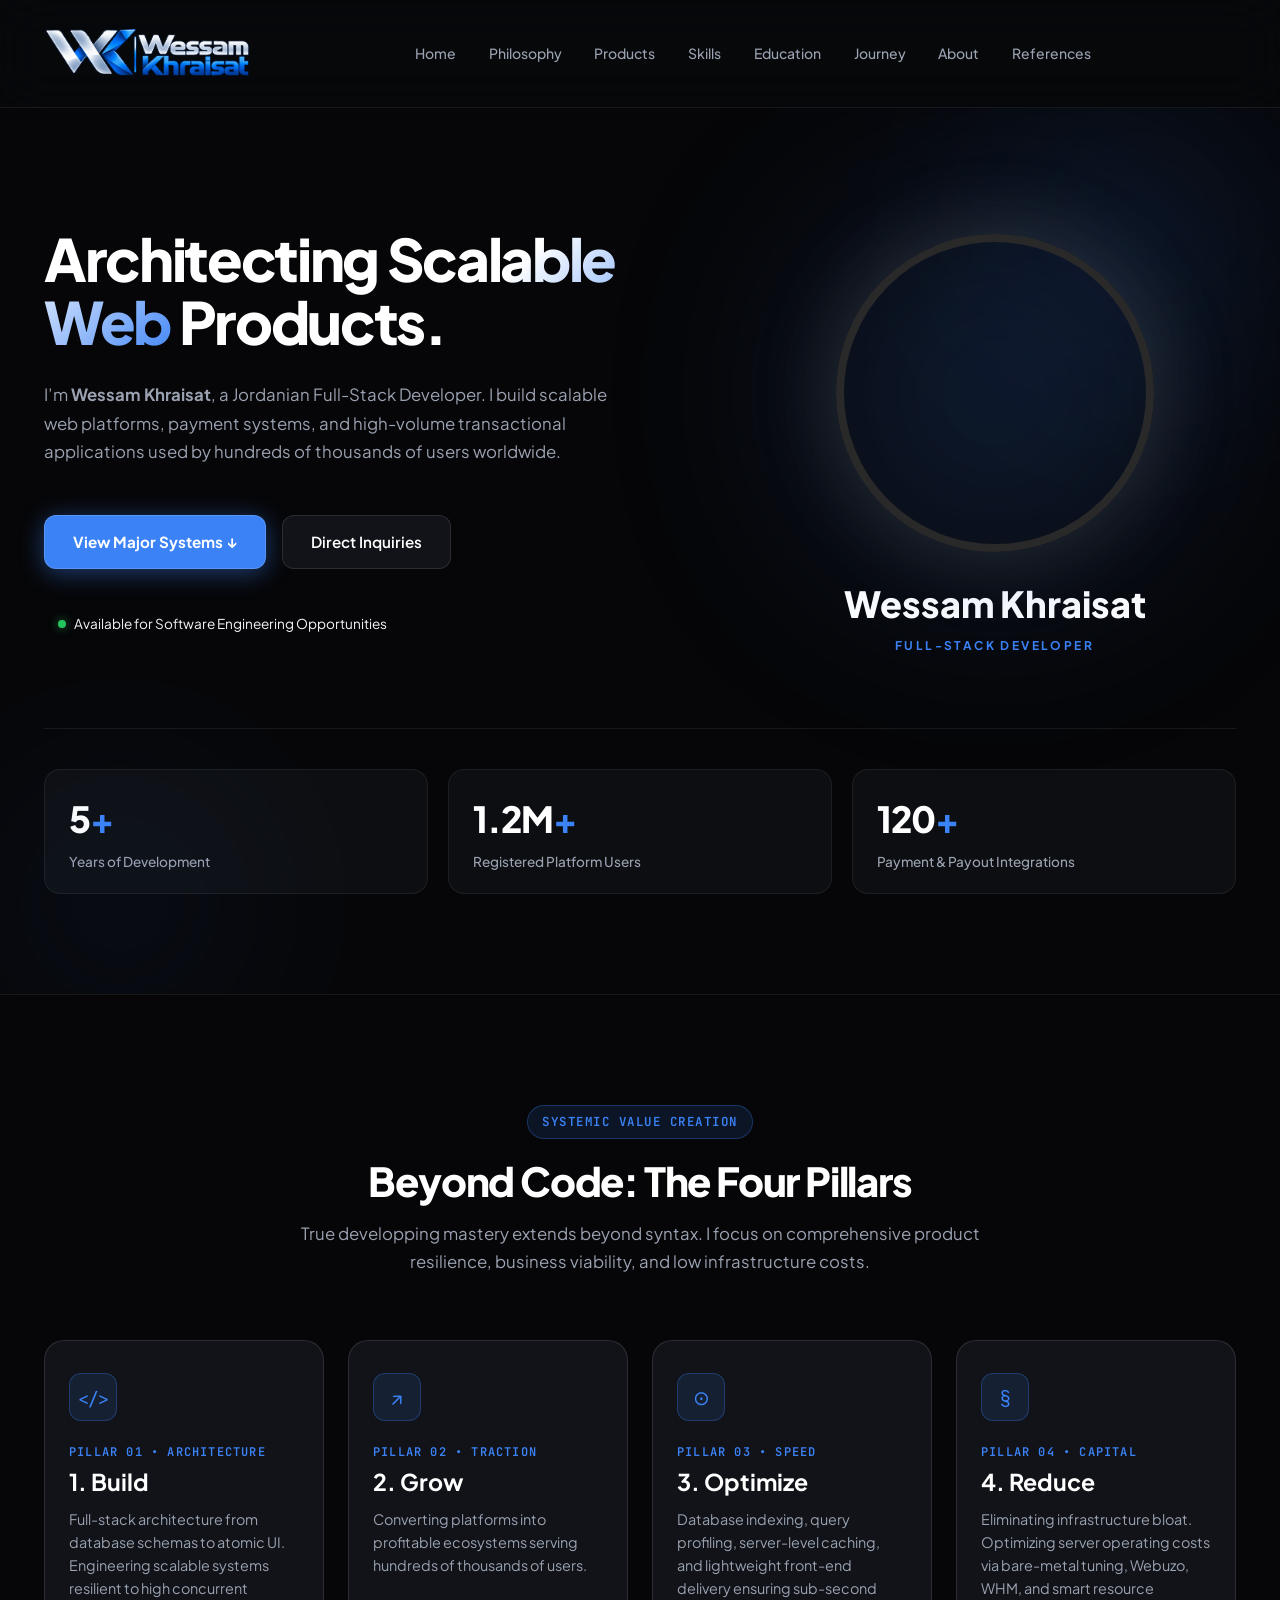
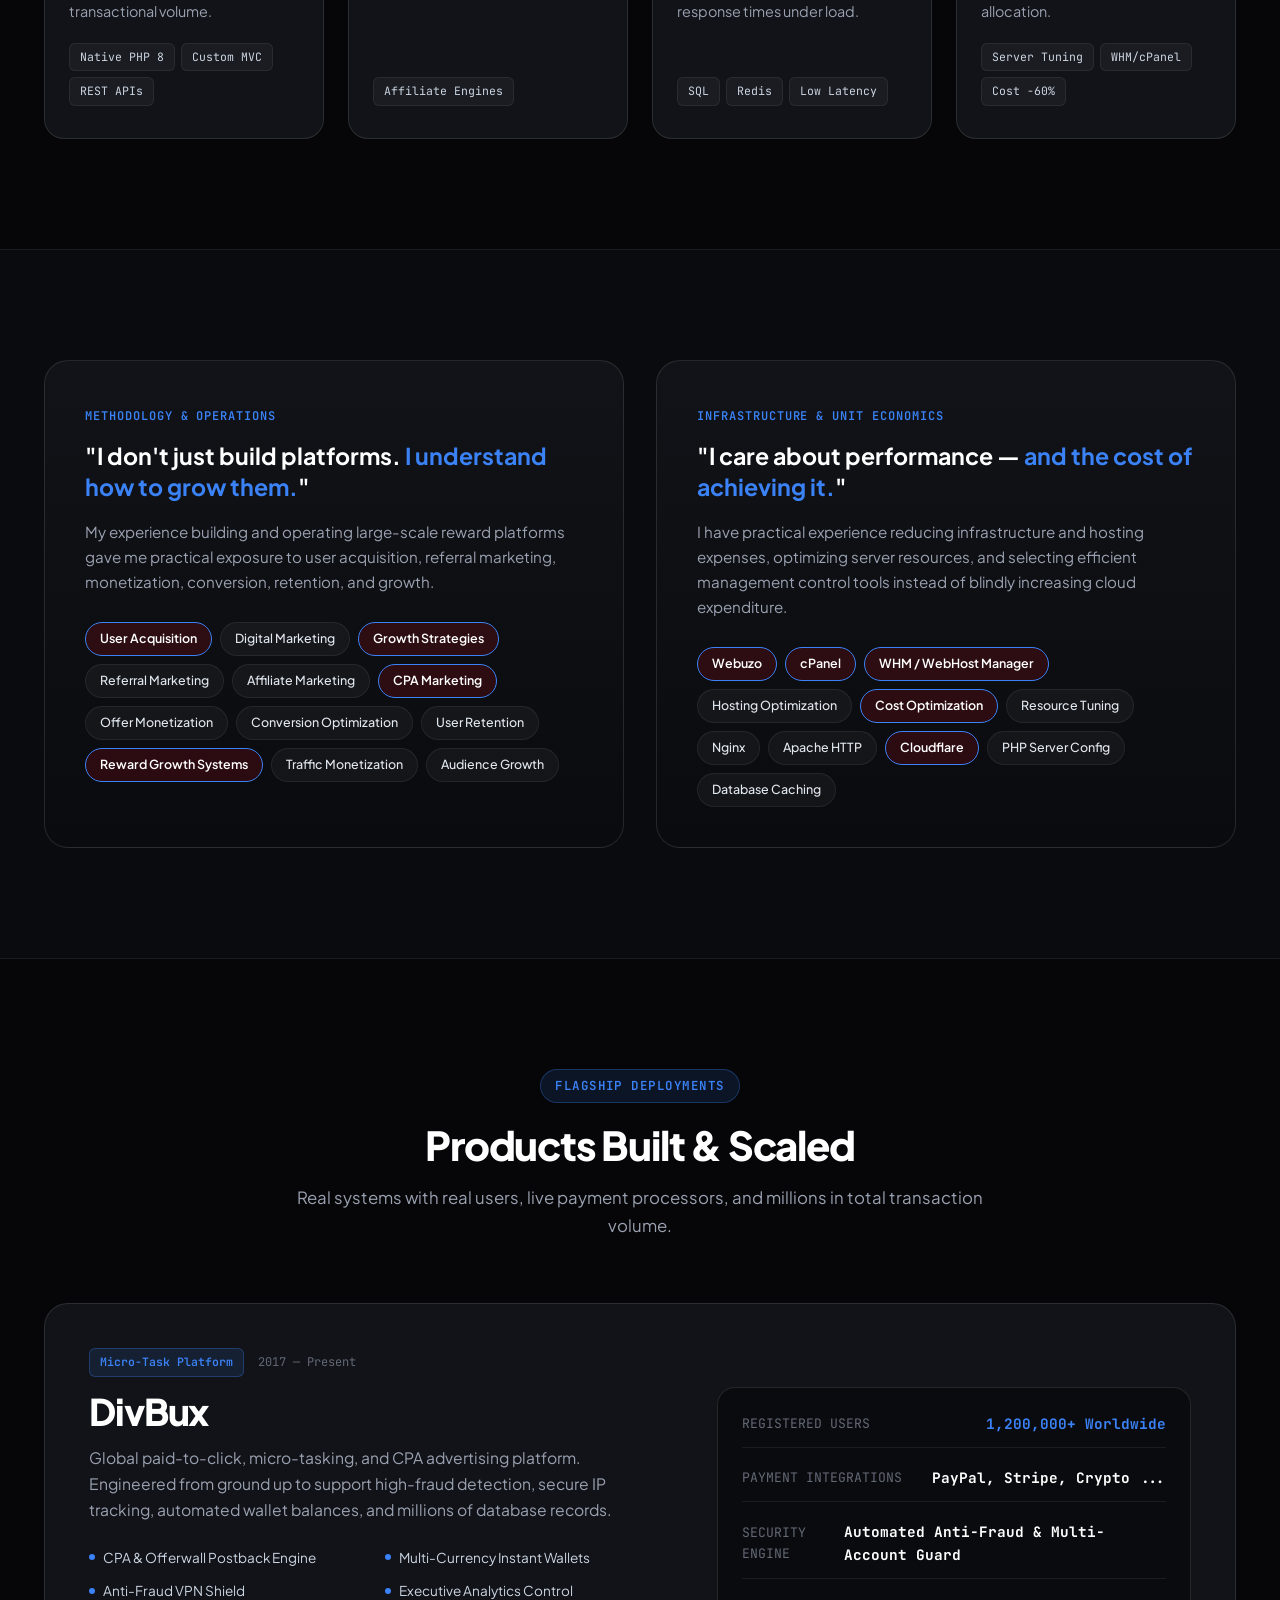
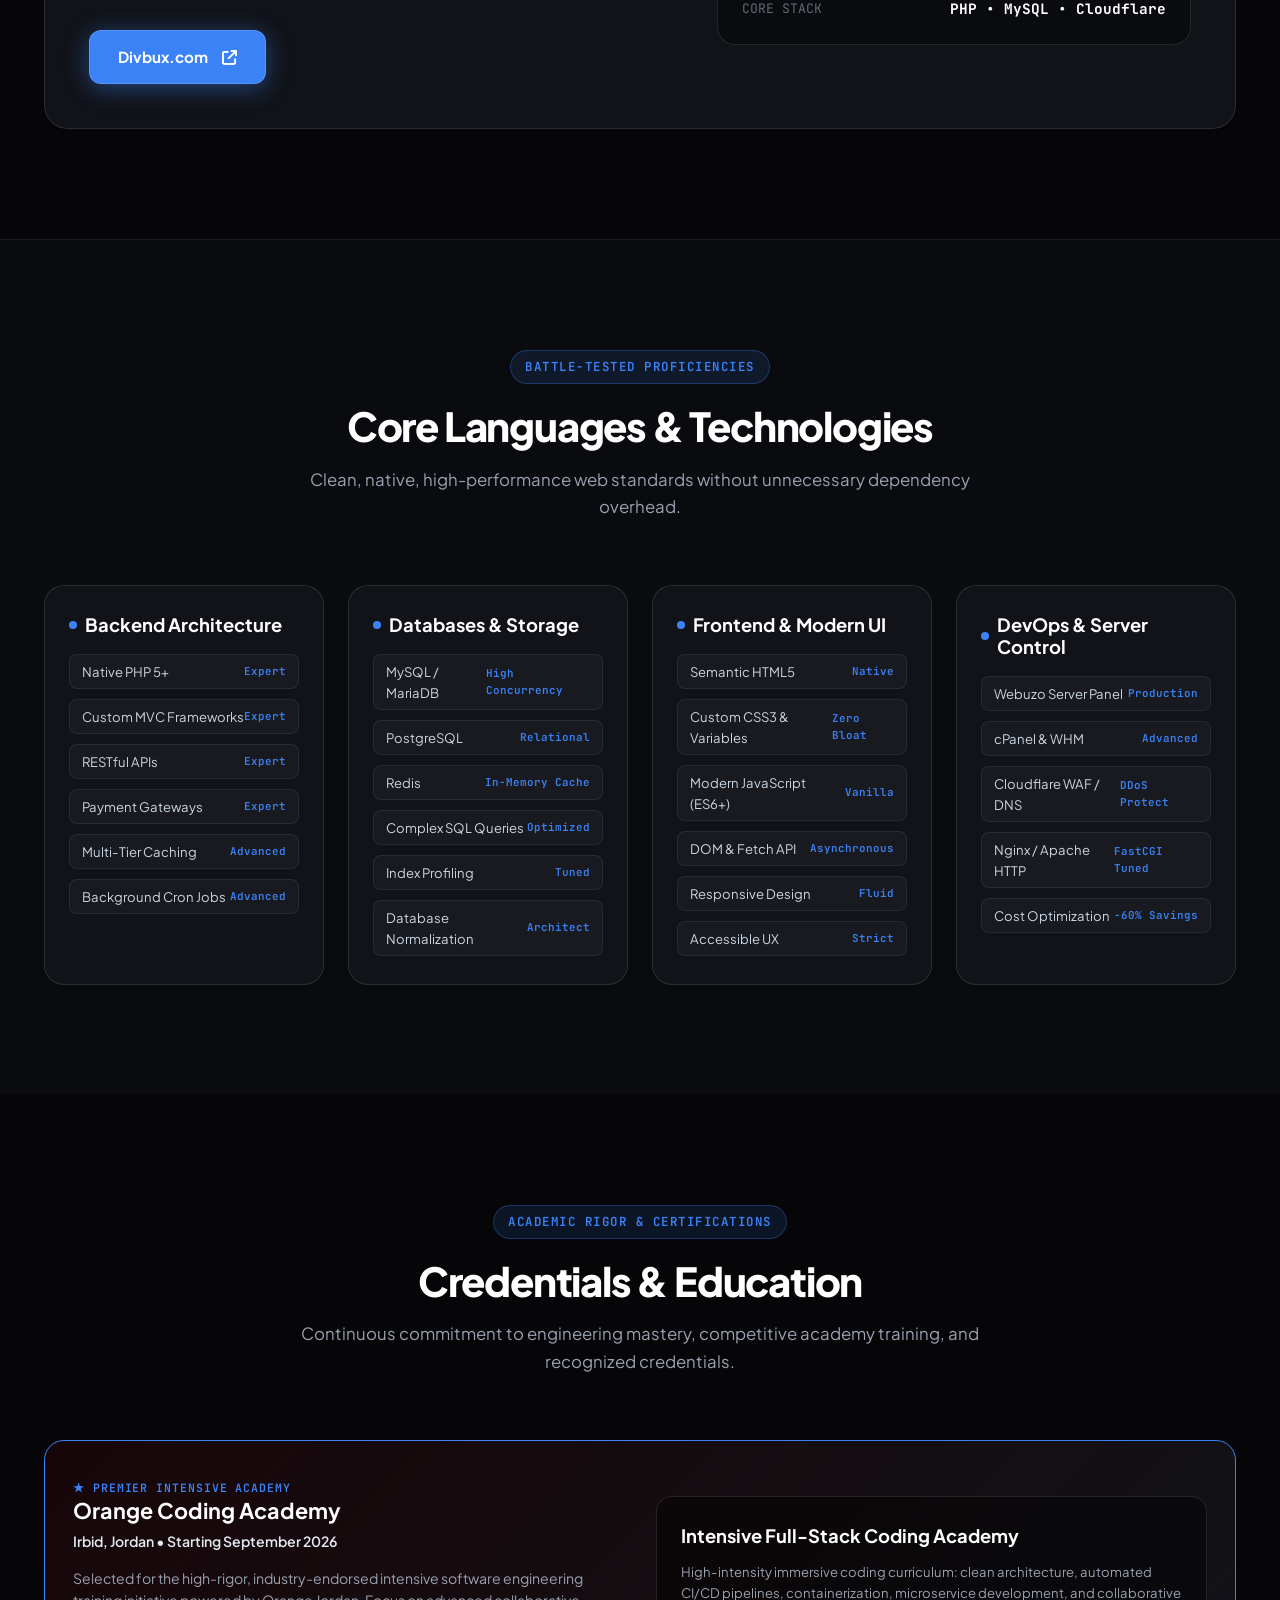
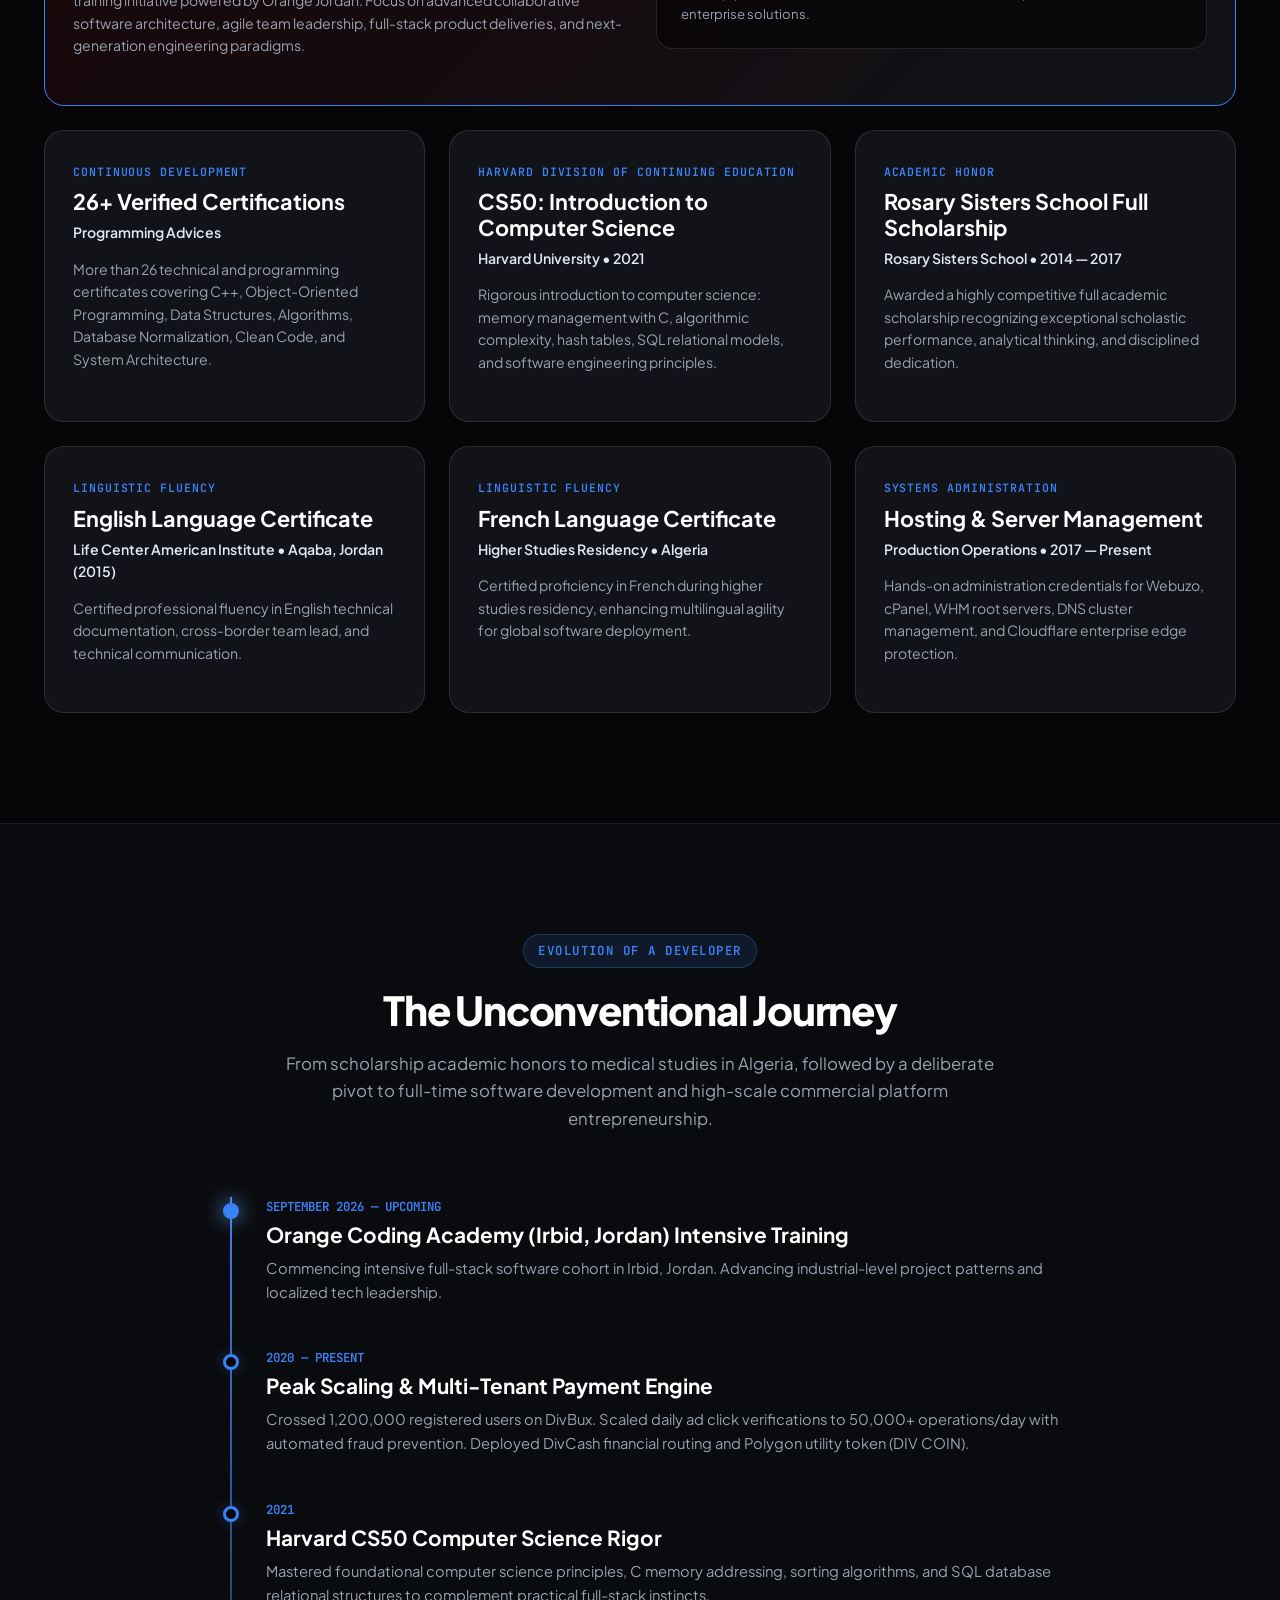
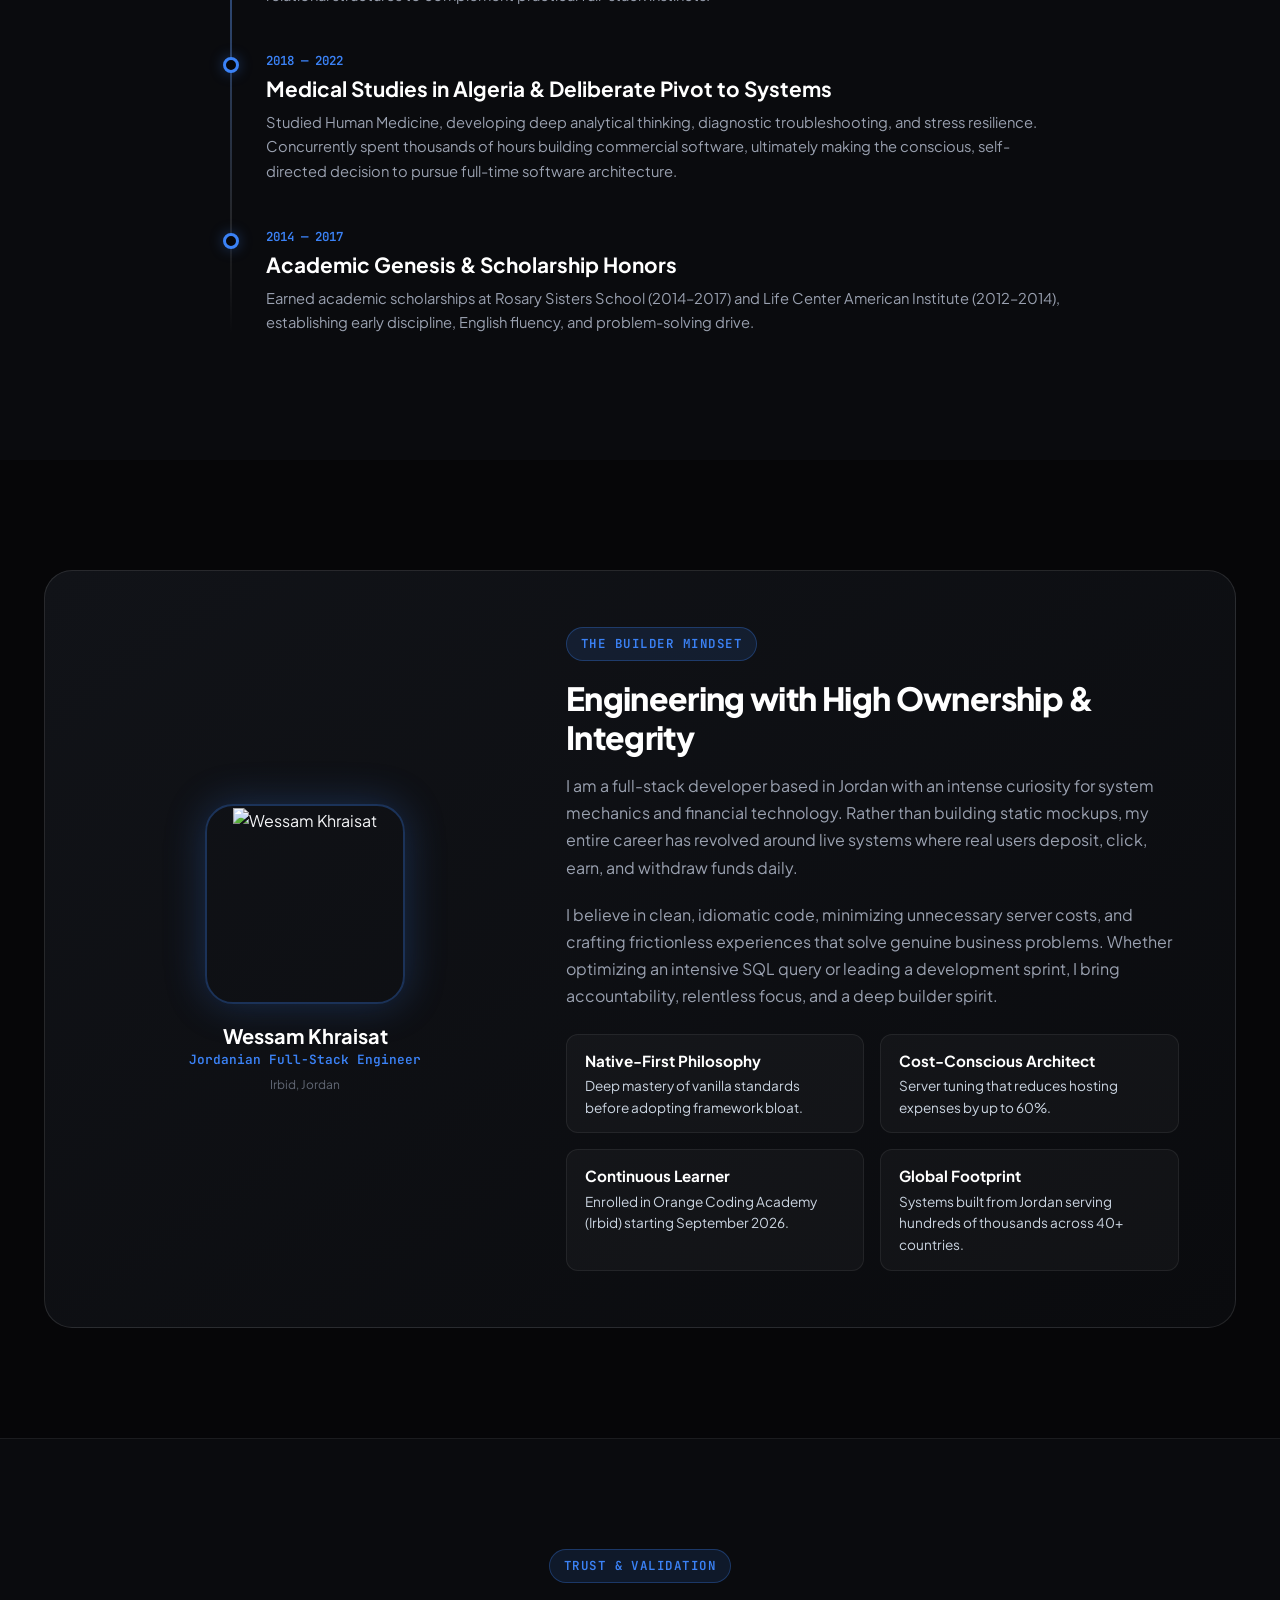
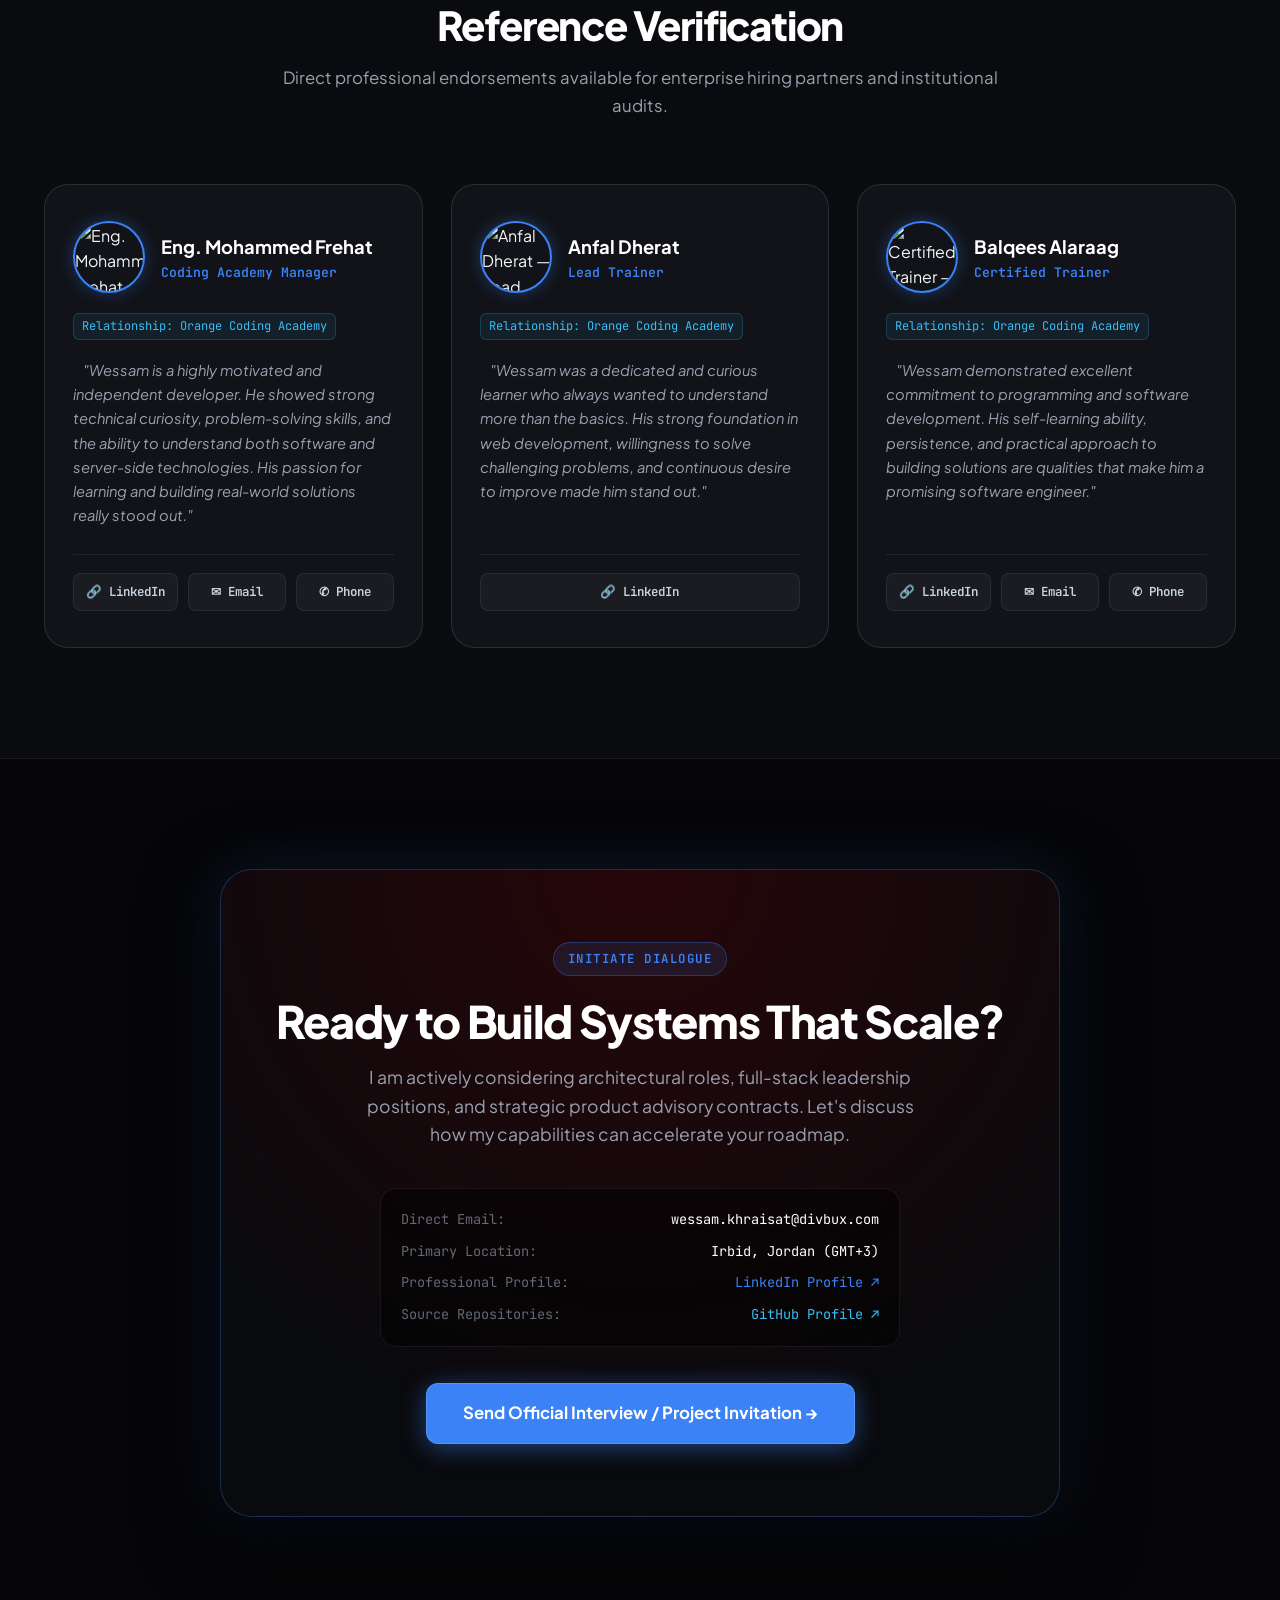
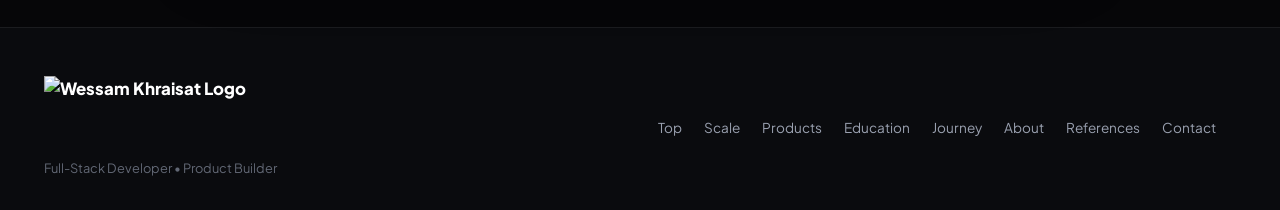
==== blue/index.html @ 754a6d68 "update blue to index.html" ====
<!DOCTYPE html>
<html lang="en">
<head>
  <meta charset="UTF-8">
  <meta name="viewport" content="width=device-width, initial-scale=1.0">
  <title>Wessam Khraisat — Portfolio</title>

  <link href="https://cdn.jsdelivr.net/npm/bootstrap@5.3.2/dist/css/bootstrap.min.css" rel="stylesheet">

  <link rel="preconnect" href="https://fonts.googleapis.com">
  <link rel="preconnect" href="https://fonts.gstatic.com" crossorigin>
  <link href="https://fonts.googleapis.com/css2?family=Plus+Jakarta+Sans:wght@300;400;500;600;700;800&family=JetBrains+Mono:wght@400;500;600&display=swap" rel="stylesheet">
  <link rel="stylesheet" href="https://cdnjs.cloudflare.com/ajax/libs/font-awesome/6.5.2/css/all.min.css">
  <link rel="stylesheet" type="text/css" href="assets/css/style.css">

  <link rel="shortcut icon" href="assets/images/favicon.ico" type="image/vnd.microsoft.icon">
  <link rel="icon" href="assets/images/favicon.ico" type="image/vnd.microsoft.icon">
</head>
<body>

  <nav class="navbar navbar-expand-lg bs-navbar-custom">
    <div class="container custom-container">
      <a class="navbar-brand" href="#hero">
        <img src="assets/images/logo.png" alt="Wessam Khraisat Logo" class="logo-img">
      </a>
      <button class="navbar-toggler" type="button" data-toggle="collapse" data-target="#navbarSupportedContent" aria-controls="navbarSupportedContent" aria-expanded="false" aria-label="Toggle navigation">
        <i class="text-white fs-1 fa-solid fa-bars"></i>
      </button>
      <div class="d-lg-flex justify-content-center align-items-center ms-auto gap-1 collapse navbar-collapse text-center" id="navbarSupportedContent">
        <a class="nav-link" href="#hero">Home</a>
        <a class="nav-link" href="#beyond-code">Philosophy</a>
        <a class="nav-link" href="#products">Products</a>
        <a class="nav-link" href="#skills">Skills</a>
        <a class="nav-link" href="#education">Education</a>
        <a class="nav-link" href="#journey">Journey</a>
        <a class="nav-link" href="#about">About</a>
        <a class="nav-link" href="#references">References</a>
      </div>
    </div>
  </nav>

  <section class="hero-section" id="hero">
    <div class="ambient-glow-red" id="top-right"></div>
    <div class="ambient-glow-red" id="bottom-left"></div>

    <div class="custom-container">
      <div class="hero-grid">
        
        <div class="hero-content">
          <h1 class="hero-headline">
            Architecting <span class="highlight">Scalable Web </span>  Products.
          </h1>
          <p class="hero-text">
            I’m <strong>Wessam Khraisat</strong>, a Jordanian Full-Stack Developer. I build scalable web platforms, payment systems, and high-volume transactional applications used by hundreds of thousands of users worldwide.
          </p>
          <div class="hero-ctas">
            <a href="#products" class="btn-primary-red">View Major Systems &darr;</a>
            <a href="#contact" class="btn-secondary-dark">Direct Inquiries</a>
          </div>
          <div class="availability-status">
              <span class="availability-dot"></span>
              Available for Software Engineering Opportunities
          </div>
        </div>

        <div class="hero-portrait-card">
          <div class="founder-section">
              <div class="founder-image-wrapper">
                  <div class="founder-glow"></div>
                  <div class="founder-image-container">
                     <div class="founder-image"></div>
                  </div>
              </div>
              <div class="founder-info">
                  <h3>Wessam Khraisat</h3>
                  <p>Full-Stack Developer</p>
              </div>
          </div>
        </div>

      </div>

      <div class="hero-stats-bar">
        <div class="stat-box">
          <div class="stat-number">5<span class="red">+</span></div>
          <div class="stat-label">Years of Development</div>
        </div>
        <div class="stat-box">
          <div class="stat-number">1.2M<span class="red">+</span></div>
          <div class="stat-label">Registered Platform Users</div>
        </div>
        <div class="stat-box">
          <div class="stat-number">120<span class="red">+</span></div>
          <div class="stat-label">Payment & Payout Integrations</div>
        </div>
      </div>
    </div>
  </section>

  <section class="section-spacing" id="beyond-code">
    <div class="custom-container">
      <div class="section-header">
        <span class="section-eyebrow">Systemic Value Creation</span>
        <h2 class="section-title">Beyond Code: The Four Pillars</h2>
        <p class="section-desc">
          True developping mastery extends beyond syntax. I focus on comprehensive product resilience, business viability, and low infrastructure costs.
        </p>
      </div>

      <div class="pillars-grid">
        <div class="pillar-card">
          <div class="pillar-icon-box">&lt;/&gt;</div>
          <div class="pillar-index">PILLAR 01 • ARCHITECTURE</div>
          <h3 class="pillar-title">1. Build</h3>
          <p class="pillar-desc">
            Full-stack architecture from database schemas to atomic UI. Engineering scalable systems resilient to high concurrent transactional volume.
          </p>
          <div class="pillar-tags">
            <span class="tag-pill">Native PHP 8</span>
            <span class="tag-pill">Custom MVC</span>
            <span class="tag-pill">REST APIs</span>
          </div>
        </div>

        <div class="pillar-card">
          <div class="pillar-icon-box">&nearr;</div>
          <div class="pillar-index">PILLAR 02 • TRACTION</div>
          <h3 class="pillar-title">2. Grow</h3>
          <p class="pillar-desc">
            Converting platforms into profitable ecosystems serving hundreds of thousands of users.
          </p>
          <div class="pillar-tags">
            <span class="tag-pill">Affiliate Engines</span>
          </div>
        </div>

        <div class="pillar-card">
          <div class="pillar-icon-box">&odot;</div>
          <div class="pillar-index">PILLAR 03 • SPEED</div>
          <h3 class="pillar-title">3. Optimize</h3>
          <p class="pillar-desc">
            Database indexing, query profiling, server-level caching, and lightweight front-end delivery ensuring sub-second response times under load.
          </p>
          <div class="pillar-tags">
            <span class="tag-pill">SQL</span>
            <span class="tag-pill">Redis</span>
            <span class="tag-pill">Low Latency</span>
          </div>
        </div>

        <div class="pillar-card">
          <div class="pillar-icon-box">&sect;</div>
          <div class="pillar-index">PILLAR 04 • CAPITAL</div>
          <h3 class="pillar-title">4. Reduce</h3>
          <p class="pillar-desc">
            Eliminating infrastructure bloat. Optimizing server operating costs via bare-metal tuning, Webuzo, WHM, and smart resource allocation.
          </p>
          <div class="pillar-tags">
            <span class="tag-pill">Server Tuning</span>
            <span class="tag-pill">WHM/cPanel</span>
            <span class="tag-pill">Cost -60%</span>
          </div>
        </div>
      </div>
    </div>
  </section>

  <section class="section-spacing" id="section-spacing-custom">
    <div class="custom-container">
      <div class="dual-expertise-grid">
        
        <div class="expertise-card">
          <span class="expertise-badge">Methodology & Operations</span>
          <h3 class="expertise-quote">
            "I don't just build platforms. <span class="red">I understand how to grow them.</span>"
          </h3>
          <p class="expertise-narrative">
            My experience building and operating large-scale reward platforms gave me practical exposure to user acquisition, referral marketing, monetization, conversion, retention, and growth.
          </p>
          <div class="pill-cloud">
            <span class="cloud-badge highlight">User Acquisition</span>
            <span class="cloud-badge">Digital Marketing</span>
            <span class="cloud-badge highlight">Growth Strategies</span>
            <span class="cloud-badge">Referral Marketing</span>
            <span class="cloud-badge">Affiliate Marketing</span>
            <span class="cloud-badge highlight">CPA Marketing</span>
            <span class="cloud-badge">Offer Monetization</span>
            <span class="cloud-badge">Conversion Optimization</span>
            <span class="cloud-badge">User Retention</span>
            <span class="cloud-badge highlight">Reward Growth Systems</span>
            <span class="cloud-badge">Traffic Monetization</span>
            <span class="cloud-badge">Audience Growth</span>
          </div>
        </div>

        <div class="expertise-card">
          <span class="expertise-badge">Infrastructure & Unit Economics</span>
          <h3 class="expertise-quote">
            "I care about performance &mdash; <span class="red">and the cost of achieving it.</span>"
          </h3>
          <p class="expertise-narrative">
            I have practical experience reducing infrastructure and hosting expenses, optimizing server resources, and selecting efficient management control tools instead of blindly increasing cloud expenditure.
          </p>
          <div class="pill-cloud">
            <span class="cloud-badge highlight">Webuzo</span>
            <span class="cloud-badge highlight">cPanel</span>
            <span class="cloud-badge highlight">WHM / WebHost Manager</span>
            <span class="cloud-badge">Hosting Optimization</span>
            <span class="cloud-badge highlight">Cost Optimization</span>
            <span class="cloud-badge">Resource Tuning</span>
            <span class="cloud-badge">Nginx</span>
            <span class="cloud-badge">Apache HTTP</span>
            <span class="cloud-badge highlight">Cloudflare</span>
            <span class="cloud-badge">PHP Server Config</span>
            <span class="cloud-badge">Database Caching</span>
          </div>
        </div>

      </div>
    </div>
  </section>

  <section class="section-spacing" id="products">
    <div class="custom-container">
      <div class="section-header">
        <span class="section-eyebrow">Flagship Deployments</span>
        <h2 class="section-title">Products Built & Scaled</h2>
        <p class="section-desc">
          Real systems with real users, live payment processors, and millions in total transaction volume.
        </p>
      </div>

      <div class="product-showcases">
        
        <div class="product-card">
          <div>
            <div class="product-meta-header">
              <span class="product-tag">Micro-Task Platform</span>
              <span class="product-timeline">2017 &mdash; Present</span>
            </div>
            <h3 class="product-name">DivBux</h3>
            <p class="product-desc">
              Global paid-to-click, micro-tasking, and CPA advertising platform. Engineered from ground up to support high-fraud detection, secure IP tracking, automated wallet balances, and millions of database records.
            </p>
            <div class="product-features-list">
              <div class="feature-item"><span class="feature-bullet"></span> CPA & Offerwall Postback Engine</div>
              <div class="feature-item"><span class="feature-bullet"></span> Multi-Currency Instant Wallets</div>
              <div class="feature-item"><span class="feature-bullet"></span> Anti-Fraud VPN Shield</div>
              <div class="feature-item"><span class="feature-bullet"></span> Executive Analytics Control</div>
            </div>
            <a href="https://divbux.com/" target="_blank" class="btn-primary-red">Divbux.com &nbsp; <i class="fa-solid fa-arrow-up-right-from-square"></i></a>
          </div>
          <div class="product-telemetry-box">
            <div class="telemetry-row">
              <span class="telemetry-label">REGISTERED USERS</span>
              <span class="telemetry-val red">1,200,000+ Worldwide</span>
            </div>
            <div class="telemetry-row">
              <span class="telemetry-label">PAYMENT INTEGRATIONS</span>
              <span class="telemetry-val">PayPal, Stripe, Crypto ...</span>
            </div>
            <div class="telemetry-row">
              <span class="telemetry-label">SECURITY ENGINE</span>
              <span class="telemetry-val">Automated Anti-Fraud & Multi-Account Guard</span>
            </div>
            <div class="telemetry-row">
              <span class="telemetry-label">CORE STACK</span>
              <span class="telemetry-val">PHP • MySQL • Cloudflare</span>
            </div>
          </div>
        </div>

      </div>
    </div>
  </section>

  <section class="section-spacing" id="skills">
    <div class="custom-container">
      <div class="section-header">
        <span class="section-eyebrow">Battle-Tested Proficiencies</span>
        <h2 class="section-title">Core Languages & Technologies</h2>
        <p class="section-desc">
          Clean, native, high-performance web standards without unnecessary dependency overhead.
        </p>
      </div>

      <div class="skills-quad-grid">
        
        <div class="skill-card">
          <h4 class="skill-card-title"><span class="skill-dot-indicator"></span> Backend Architecture</h4>
          <div class="skill-tags-flex">
            <div class="skill-tag-item"><span>Native PHP 5+</span> <span class="skill-level-pill">Expert</span></div>
            <div class="skill-tag-item"><span>Custom MVC Frameworks</span> <span class="skill-level-pill">Expert</span></div>
            <div class="skill-tag-item"><span>RESTful APIs</span> <span class="skill-level-pill">Expert</span></div>
            <div class="skill-tag-item"><span>Payment Gateways</span> <span class="skill-level-pill">Expert</span></div>
            <div class="skill-tag-item"><span>Multi-Tier Caching</span> <span class="skill-level-pill">Advanced</span></div>
            <div class="skill-tag-item"><span>Background Cron Jobs</span> <span class="skill-level-pill">Advanced</span></div>
          </div>
        </div>

        <div class="skill-card">
          <h4 class="skill-card-title"><span class="skill-dot-indicator"></span> Databases & Storage</h4>
          <div class="skill-tags-flex">
            <div class="skill-tag-item"><span>MySQL / MariaDB</span> <span class="skill-level-pill">High Concurrency</span></div>
            <div class="skill-tag-item"><span>PostgreSQL</span> <span class="skill-level-pill">Relational</span></div>
            <div class="skill-tag-item"><span>Redis</span> <span class="skill-level-pill">In-Memory Cache</span></div>
            <div class="skill-tag-item"><span>Complex SQL Queries</span> <span class="skill-level-pill">Optimized</span></div>
            <div class="skill-tag-item"><span>Index Profiling</span> <span class="skill-level-pill">Tuned</span></div>
            <div class="skill-tag-item"><span>Database Normalization</span> <span class="skill-level-pill">Architect</span></div>
          </div>
        </div>

        <div class="skill-card">
          <h4 class="skill-card-title"><span class="skill-dot-indicator"></span> Frontend & Modern UI</h4>
          <div class="skill-tags-flex">
            <div class="skill-tag-item"><span>Semantic HTML5</span> <span class="skill-level-pill">Native</span></div>
            <div class="skill-tag-item"><span>Custom CSS3 & Variables</span> <span class="skill-level-pill">Zero Bloat</span></div>
            <div class="skill-tag-item"><span>Modern JavaScript (ES6+)</span> <span class="skill-level-pill">Vanilla</span></div>
            <div class="skill-tag-item"><span>DOM & Fetch API</span> <span class="skill-level-pill">Asynchronous</span></div>
            <div class="skill-tag-item"><span>Responsive Design</span> <span class="skill-level-pill">Fluid</span></div>
            <div class="skill-tag-item"><span>Accessible UX</span> <span class="skill-level-pill">Strict</span></div>
          </div>
        </div>

        <div class="skill-card">
          <h4 class="skill-card-title"><span class="skill-dot-indicator"></span> DevOps & Server Control</h4>
          <div class="skill-tags-flex">
            <div class="skill-tag-item"><span>Webuzo Server Panel</span> <span class="skill-level-pill">Production</span></div>
            <div class="skill-tag-item"><span>cPanel & WHM</span> <span class="skill-level-pill">Advanced</span></div>
            <div class="skill-tag-item"><span>Cloudflare WAF / DNS</span> <span class="skill-level-pill">DDoS Protect</span></div>
            <div class="skill-tag-item"><span>Nginx / Apache HTTP</span> <span class="skill-level-pill">FastCGI Tuned</span></div>
            <div class="skill-tag-item"><span>Cost Optimization</span> <span class="skill-level-pill">-60% Savings</span></div>
          </div>
        </div>

      </div>
    </div>
  </section>

  <section class="section-spacing" id="education">
    <div class="custom-container">
      <div class="section-header">
        <span class="section-eyebrow">Academic Rigor & Certifications</span>
        <h2 class="section-title">Credentials & Education</h2>
        <p class="section-desc">
          Continuous commitment to engineering mastery, competitive academy training, and recognized credentials.
        </p>
      </div>

      <div class="credentials-grid">
        
        <div class="credential-card featured">
          <div>
            <span class="credential-category">&#9733; PREMIER INTENSIVE ACADEMY</span>
            <h3 class="credential-title">Orange Coding Academy</h3>
            <div class="credential-issuer">Irbid, Jordan &bull; Starting September 2026</div>
            <p class="credential-desc">
              Selected for the high-rigor, industry-endorsed intensive software engineering training initiative powered by Orange Jordan. Focus on advanced collaborative software architecture, agile team leadership, full-stack product deliveries, and next-generation engineering paradigms.
            </p>
          </div>
          <div class="credential-featured-aside">
            <div class="credential-featured-heading">Intensive Full-Stack Coding Academy</div>
            <p class="credential-featured-text">
              High-intensity immersive coding curriculum: clean architecture, automated CI/CD pipelines, containerization, microservice development, and collaborative enterprise solutions.
            </p>
          </div>
        </div>

        <div class="credential-card">
          <span class="credential-category">CONTINUOUS DEVELOPMENT</span>
          <h4 class="credential-title">26+ Verified Certifications</h4>
          <div class="credential-issuer">Programming Advices</div>
          <p class="credential-desc">
            More than 26 technical and programming certificates covering C++, Object-Oriented Programming, Data Structures, Algorithms, Database Normalization, Clean Code, and System Architecture.
          </p>
        </div>

        <div class="credential-card">
          <span class="credential-category">HARVARD DIVISION OF CONTINUING EDUCATION</span>
          <h4 class="credential-title">CS50: Introduction to Computer Science</h4>
          <div class="credential-issuer">Harvard University &bull; 2021</div>
          <p class="credential-desc">
            Rigorous introduction to computer science: memory management with C, algorithmic complexity, hash tables, SQL relational models, and software engineering principles.
          </p>
        </div>

        <div class="credential-card">
          <span class="credential-category">ACADEMIC HONOR</span>
          <h4 class="credential-title">Rosary Sisters School Full Scholarship</h4>
          <div class="credential-issuer">Rosary Sisters School &bull; 2014 &mdash; 2017</div>
          <p class="credential-desc">
            Awarded a highly competitive full academic scholarship recognizing exceptional scholastic performance, analytical thinking, and disciplined dedication.
          </p>
        </div>

        <div class="credential-card">
          <span class="credential-category">LINGUISTIC FLUENCY</span>
          <h4 class="credential-title">English Language Certificate</h4>
          <div class="credential-issuer">Life Center American Institute &bull; Aqaba, Jordan (2015)</div>
          <p class="credential-desc">
            Certified professional fluency in English technical documentation, cross-border team lead, and technical communication.
          </p>
        </div>

        <div class="credential-card">
          <span class="credential-category">LINGUISTIC FLUENCY</span>
          <h4 class="credential-title">French Language Certificate</h4>
          <div class="credential-issuer">Higher Studies Residency &bull; Algeria</div>
          <p class="credential-desc">
            Certified proficiency in French during higher studies residency, enhancing multilingual agility for global software deployment.
          </p>
        </div>

        <div class="credential-card">
          <span class="credential-category">SYSTEMS ADMINISTRATION</span>
          <h4 class="credential-title">Hosting & Server Management</h4>
          <div class="credential-issuer">Production Operations &bull; 2017 &mdash; Present</div>
          <p class="credential-desc">
            Hands-on administration credentials for Webuzo, cPanel, WHM root servers, DNS cluster management, and Cloudflare enterprise edge protection.
          </p>
        </div>

      </div>
    </div>
  </section>

  <section class="section-spacing section-journey-bg" id="journey">
    <div class="custom-container">
      <div class="section-header">
        <span class="section-eyebrow">Evolution of a Developer</span>
        <h2 class="section-title">The Unconventional Journey</h2>
        <p class="section-desc">
          From scholarship academic honors to medical studies in Algeria, followed by a deliberate pivot to full-time software development and high-scale commercial platform entrepreneurship.
        </p>
      </div>

      <div class="timeline-wrapper">
        
        <div class="timeline-node upcoming">
          <span class="timeline-dot"></span>
          <div class="timeline-date">SEPTEMBER 2026 &mdash; UPCOMING</div>
          <h3 class="timeline-title">Orange Coding Academy (Irbid, Jordan) Intensive Training</h3>
          <p class="timeline-desc">
            Commencing intensive full-stack software cohort in Irbid, Jordan. Advancing industrial-level project patterns and localized tech leadership.
          </p>
        </div>

        <div class="timeline-node">
          <span class="timeline-dot"></span>
          <div class="timeline-date">2020 &mdash; PRESENT</div>
          <h3 class="timeline-title">Peak Scaling & Multi-Tenant Payment Engine</h3>
          <p class="timeline-desc">
            Crossed 1,200,000 registered users on DivBux. Scaled daily ad click verifications to 50,000+ operations/day with automated fraud prevention. Deployed DivCash financial routing and Polygon utility token (DIV COIN).
          </p>
        </div>

        <div class="timeline-node">
          <span class="timeline-dot"></span>
          <div class="timeline-date">2021</div>
          <h3 class="timeline-title">Harvard CS50 Computer Science Rigor</h3>
          <p class="timeline-desc">
            Mastered foundational computer science principles, C memory addressing, sorting algorithms, and SQL database relational structures to complement practical full-stack instincts.
          </p>
        </div>

        <div class="timeline-node">
          <span class="timeline-dot"></span>
          <div class="timeline-date">2018 &mdash; 2022</div>
          <h3 class="timeline-title">Medical Studies in Algeria & Deliberate Pivot to Systems</h3>
          <p class="timeline-desc">
            Studied Human Medicine, developing deep analytical thinking, diagnostic troubleshooting, and stress resilience. Concurrently spent thousands of hours building commercial software, ultimately making the conscious, self-directed decision to pursue full-time software architecture.
          </p>
        </div>

        <div class="timeline-node">
          <span class="timeline-dot"></span>
          <div class="timeline-date">2014 &mdash; 2017</div>
          <h3 class="timeline-title">Academic Genesis & Scholarship Honors</h3>
          <p class="timeline-desc">
            Earned academic scholarships at Rosary Sisters School (2014–2017) and Life Center American Institute (2012–2014), establishing early discipline, English fluency, and problem-solving drive.
          </p>
        </div>

      </div>
    </div>
  </section>

  <section class="section-spacing" id="about">
    <div class="custom-container">
      <div class="about-card-unified">
        
        <div class="about-visual-col">
          <div class="about-avatar-frame">
            <img src="https://divbux.com/public/assets/images/team/wessam_khraisat.png" alt="Wessam Khraisat">
          </div>
          <h4 class="about-name">Wessam Khraisat</h4>
          <span class="about-role">Jordanian Full-Stack Engineer</span>
          <span class="about-location">Irbid, Jordan</span>
        </div>

        <div class="about-bio-col">
          <span class="section-eyebrow">The Builder Mindset</span>
          <h3>Engineering with High Ownership & Integrity</h3>
          <p>
            I am a full-stack developer based in Jordan with an intense curiosity for system mechanics and financial technology. Rather than building static mockups, my entire career has revolved around live systems where real users deposit, click, earn, and withdraw funds daily.
          </p>
          <p>
            I believe in clean, idiomatic code, minimizing unnecessary server costs, and crafting frictionless experiences that solve genuine business problems. Whether optimizing an intensive SQL query or leading a development sprint, I bring accountability, relentless focus, and a deep builder spirit.
          </p>
          
          <div class="about-highlights-grid">
            <div class="about-highlight-box">
              <strong>Native-First Philosophy</strong>
              Deep mastery of vanilla standards before adopting framework bloat.
            </div>
            <div class="about-highlight-box">
              <strong>Cost-Conscious Architect</strong>
              Server tuning that reduces hosting expenses by up to 60%.
            </div>
            <div class="about-highlight-box">
              <strong>Continuous Learner</strong>
              Enrolled in Orange Coding Academy (Irbid) starting September 2026.
            </div>
            <div class="about-highlight-box">
              <strong>Global Footprint</strong>
              Systems built from Jordan serving hundreds of thousands across 40+ countries.
            </div>
          </div>
        </div>

      </div>
    </div>
  </section>

  <section class="section-spacing section-references-bg" id="references">
    <div class="custom-container">
      <div class="section-header">
        <span class="section-eyebrow">Trust & Validation</span>
        <h2 class="section-title">Reference Verification</h2>
        <p class="section-desc">
          Direct professional endorsements available for enterprise hiring partners and institutional audits.
        </p>
      </div>

      <div class="references-grid">
        
        <div class="reference-card">
          <div class="reference-top">
            <div class="reference-avatar">
              <img src="https://media.licdn.com/dms/image/v2/D4E03AQFqu6fgZbC4yg/profile-displayphoto-shrink_800_800/B4EZb0AVOFHAAc-/0/1747850450994?e=1790812800&v=beta&t=1fSAytWviY-1kQ9LLYoGogFXR8aanT2wIQwGsHHuw_0" alt="Eng. Mohammed Frehat — Coding Academy Manager Portrait">
            </div>
            <div class="reference-info">
              <div class="reference-name">Eng. Mohammed Frehat</div>
              <div class="reference-role">Coding Academy Manager</div>
            </div>
          </div>
          <div class="reference-relation">Relationship: Orange Coding Academy</div>
          <p class="reference-quote">
            "Wessam is a highly motivated and independent developer. He showed strong technical curiosity, problem-solving skills, and the ability to understand both software and server-side technologies. His passion for learning and building real-world solutions really stood out."
          </p>
          <div class="reference-contacts">
            <a href="https://www.linkedin.com/in/mohammed-frehat-9222402b/" target="_blank" class="btn-contact-pill">&#128279; LinkedIn</a>
            <a href="mailto:mfre7at@yahoo.com" class="btn-contact-pill">&#9993; Email</a>
            <a href="tel:+962776072607 " class="btn-contact-pill">&#9990; Phone</a>
          </div>
        </div>

        <div class="reference-card">
          <div class="reference-top">
            <div class="reference-avatar">
              <img src="https://media.licdn.com/dms/image/v2/D4D03AQEY63gatWNf0Q/profile-displayphoto-crop_800_800/B4DaBrVfnaGkAM-/0/1788507192400?e=1790812800&v=beta&t=6mshndrePd6Yzwbzt6wb3UhjupcIP7Zn2T2mG_w4z18" alt="Anfal Dherat — Lead Trainer Portrait">
            </div>
            <div class="reference-info">
              <div class="reference-name">Anfal Dherat</div>
              <div class="reference-role">Lead Trainer</div>
            </div>
          </div>
          <div class="reference-relation">Relationship: Orange Coding Academy</div>
          <p class="reference-quote">
            "Wessam was a dedicated and curious learner who always wanted to understand more than the basics. His strong foundation in web development, willingness to solve challenging problems, and continuous desire to improve made him stand out."
          </p>
          <div class="reference-contacts">
            <a href="https://www.linkedin.com/in/anfal-dherat/" target="_blank" class="btn-contact-pill">&#128279; LinkedIn</a>
          </div>
        </div>

        <div class="reference-card">
          <div class="reference-top">
            <div class="reference-avatar">
              <img src="https://media.licdn.com/dms/image/v2/D5603AQGx3Zc7Jl-_2Q/profile-displayphoto-shrink_800_800/profile-displayphoto-shrink_800_800/0/1714419628120?e=1790812800&v=beta&t=V7biDKMfPK84ecGdPpWbFz1FN6nh74lw-z3_KWjQZVo" alt="Certified Trainer — Orange Academy Portrait">
            </div>
            <div class="reference-info">
              <div class="reference-name">Balqees Alaraag</div>
              <div class="reference-role">Certified Trainer</div>
            </div>
          </div>
          <div class="reference-relation">Relationship: Orange Coding Academy</div>
          <p class="reference-quote">
            "Wessam demonstrated excellent commitment to programming and software development. His self-learning ability, persistence, and practical approach to building solutions are qualities that make him a promising software engineer."
          </p>
          <div class="reference-contacts">
            <a href="https://www.linkedin.com/in/balqees-alaarag/" target="_blank" class="btn-contact-pill">&#128279; LinkedIn</a>
            <a href="mailto:balqeesalaarag@gmail.com" class="btn-contact-pill">&#9993; Email</a>
            <a href="tel:+962792964893" class="btn-contact-pill">&#9990; Phone</a>
          </div>
        </div>

      </div>
    </div>
  </section>

  <section class="section-spacing" id="contact">
    <div class="custom-container">
      <div class="contact-card-cinematic">
        <span class="section-eyebrow">Initiate Dialogue</span>
        <h2 class="contact-title">Ready to Build Systems That Scale?</h2>
        <p class="contact-desc">
          I am actively considering architectural roles, full-stack leadership positions, and strategic product advisory contracts. Let's discuss how my capabilities can accelerate your roadmap.
        </p>

        <div class="contact-details-box">
          <div class="contact-detail-row">
            <span class="contact-detail-label">Direct Email:</span>
            <span class="contact-detail-value">wessam.khraisat@divbux.com</span>
          </div>
          <div class="contact-detail-row">
            <span class="contact-detail-label">Primary Location:</span>
            <span class="contact-detail-value">Irbid, Jordan (GMT+3)</span>
          </div>
          <div class="contact-detail-row">
            <span class="contact-detail-label">Professional Profile:</span>
            <a href="https://www.linkedin.com/in/divbux/" target="_blank" class="contact-detail-link">LinkedIn Profile &nearr;</a>
          </div>
          <div class="contact-detail-row">
            <span class="contact-detail-label">Source Repositories:</span>
            <a href="https://github.com/wessamkhraisat98-creator" target="_blank" class="contact-detail-link github-link">GitHub Profile &nearr;</a>
          </div>
        </div>

        <div class="contact-links-row">
          <a href="mailto:wessam.khraisat@divbux.com" class="btn-primary-red btn-contact-large">
            Send Official Interview / Project Invitation &rarr;
          </a>
        </div>
      </div>
    </div>
  </section>

  <footer class="bs-footer-custom">
    <div class="container custom-container">
      <div class="row align-items-center justify-content-between gy-5">
        <div class="col-sm-4">
          <div class="bs-footer-brand">
            <img src="logo-blue.png" alt="Wessam Khraisat Logo" class="logo-img">
          </div>
          <div class="footer-tagline">
            Full-Stack Developer &bull; Product Builder
          </div>
        </div>
        <div class="col-sm-7 col-md-8 text-md-end bs-footer-links">
          <a href="#hero">Top</a>
          <a href="#beyond-code">Scale</a>
          <a href="#products">Products</a>
          <a href="#education">Education</a>
          <a href="#journey">Journey</a>
          <a href="#about">About</a>
          <a href="#references">References</a>
          <a href="#contact">Contact</a>
        </div>
      </div>
      
    </div>
  </footer>
  <script src="https://cdn.jsdelivr.net/npm/bootstrap@5.3.2/dist/js/bootstrap.bundle.min.js"></script>
</body>
</html>
---- blue/assets/css/style.css ----
:root {
  --bg-black: #060608;
  --bg-surface-0: #0a0b0e;
  --bg-surface-1: #111318;
  --bg-surface-2: #181b22;
  --bg-surface-3: #222630;

  --red: #3b82f6;
  --red-hover: #2563eb;
  --red-glow: rgba(59, 130, 246, 0.35);
  --red-subtle: rgba(59, 130, 246, 0.12);
  --red-gradient-end: #1d4ed8;
  --red-glow-strong: #60a5fa;
  --red-shadow-soft: rgba(59, 130, 246, 0.4);
  --red-shadow-strong: rgba(59, 130, 246, 0.65);
  --red-shadow-medium: rgba(59, 130, 246, 0.45);
  --red-shadow-card: rgba(59, 130, 246, 0.1);
  --red-shadow-featured: rgba(59, 130, 246, 0.08);
  --red-shadow-contact: rgba(59, 130, 246, 0.18);
  --red-shadow-avatar: rgba(59, 130, 246, 0.25);
  --red-shadow-image: rgba(59, 130, 246, 0.3);
  --bg-contact-gradient: radial-gradient(circle at top, rgba(59, 130, 246, 0.15) 0%, rgba(10, 11, 14, 0.95) 75%);
  --border-red: rgba(59, 130, 246, 0.3);
  --border-red-strong: rgba(59, 130, 246, 1);

  --text-main: #f5f6f8;
  --text-muted: #9aa1b0;
  --text-dim: #626875;
  --text-white: #ffffff;
  --text-light: #e2e8f0;
  --text-lighter: #cbd5e1;
  --text-slate: #94a3b8;

  --border-subtle: rgba(255, 255, 255, 0.07);
  --border-card: rgba(255, 255, 255, 0.11);
  --border-white-hover: rgba(255, 255, 255, 0.25);
  --border-white-soft: rgba(255, 255, 255, 0.2);
  --border-white-faint: rgba(255, 255, 255, 0.08);
  --border-white-very-faint: rgba(255, 255, 255, 0.15);
  --border-white-tiny: rgba(255, 255, 255, 0.05);
  --border-white-subtle: rgba(255, 255, 255, 0.04);
  --border-white-minimal: rgba(255, 255, 255, 0.03);

  --green: #22c55e;
  --green-glow: rgba(34, 197, 94, 0.6);
  --green-status: #34d399;
  --green-dot: #10b981;
  --blue: #38bdf8;
  --blue-subtle: rgba(56, 189, 248, 0.08);
  --blue-border: rgba(56, 189, 248, 0.2);

  --bg-navbar: rgba(8, 9, 12, 0.82);
  --bg-nav-hover: rgba(255, 255, 255, 0.05);
  --bg-badge: rgba(24, 27, 34, 0.8);
  --bg-stat: rgba(17, 19, 24, 0.65);
  --bg-stat-hover: rgba(24, 27, 34, 0.85);
  --bg-surface-faint: rgba(255, 255, 255, 0.03);
  --bg-surface-tiny: rgba(255, 255, 255, 0.04);
  --bg-contact-details: rgba(0, 0, 0, 0.5);
  --bg-featured-aside: rgba(0, 0, 0, 0.45);
  --bg-portrait-ping: rgba(0, 0, 0, 0.6);
  --bg-overlay-gradient: linear-gradient(to top, rgba(6, 6, 8, 0.95) 0%, rgba(6, 6, 8, 0.7) 65%, transparent 100%);
  --bg-contact-gradient: radial-gradient(circle at top, rgba(229, 9, 20, 0.15) 0%, rgba(10, 11, 14, 0.95) 75%);
  --bg-expertise-gradient: linear-gradient(180deg, var(--bg-surface-1) 0%, var(--bg-surface-0) 100%);
  --bg-about-gradient: linear-gradient(145deg, var(--bg-surface-1), var(--bg-surface-0));
  --bg-credential-featured: linear-gradient(135deg, rgba(229, 9, 20, 0.08) 0%, var(--bg-surface-1) 100%);
  --bg-timeline-gradient: linear-gradient(180deg, var(--red) 0%, var(--border-card) 85%, transparent 100%);
  --bg-red-gradient: linear-gradient(135deg, var(--red), var(--red-gradient-end));
  --bg-hero-gradient: linear-gradient(135deg, #ffffff 40%, var(--red) 100%);

  --font-sans: 'Plus Jakarta Sans', -apple-system, BlinkMacSystemFont, sans-serif;
  --font-mono: 'JetBrains Mono', monospace;

  --ease-smooth: cubic-bezier(0.16, 1, 0.3, 1);
}

html {
  scroll-behavior: smooth;
  scroll-padding-top: 86px;
}

* {
  box-sizing: border-box;
  margin: 0;
  padding: 0;
}

body {
  background-color: var(--bg-black);
  color: var(--text-main);
  font-family: var(--font-sans);
  line-height: 1.6;
  overflow-x: hidden;
  -webkit-font-smoothing: antialiased;
}

a {
  text-decoration: none;
  color: inherit;
}

.logo-img{
  height: 70px;
}

.bs-navbar-custom {
  background: var(--bg-navbar) !important;
  backdrop-filter: blur(24px) saturate(180%);
  -webkit-backdrop-filter: blur(24px) saturate(180%);
  border-bottom: 1px solid var(--border-subtle);
  padding: 0.85rem 0;
  position: sticky;
  top: 0;
  z-index: 1050;
  transition: all 0.3s var(--ease-smooth);
}

.bs-navbar-custom .navbar-brand {
  display: flex;
  align-items: center;
}

.brand-mark {
  width: 32px;
  height: 32px;
  background: var(--bg-red-gradient);
  border-radius: 8px;
  display: inline-flex;
  align-items: center;
  justify-content: center;
  font-size: 0.85rem;
  font-weight: 900;
  color: var(--text-white);
  box-shadow: 0 0 16px var(--red-glow);
}

.bs-navbar-custom .nav-link {
  color: var(--text-muted) !important;
  font-size: 0.875rem;
  font-weight: 500;
  padding: 0.5rem 0.9rem !important;
  border-radius: 8px;
  transition: color 0.25s var(--ease-smooth), background 0.25s var(--ease-smooth);
}

.bs-navbar-custom .nav-link:hover,
.bs-navbar-custom .nav-link:focus {
  color: var(--text-white) !important;
  background: var(--bg-nav-hover);
}

.bs-nav-cta {
  background: var(--red);
  color: var(--text-white) !important;
  font-size: 0.85rem;
  font-weight: 600;
  padding: 0.55rem 1.25rem !important;
  border-radius: 999px;
  box-shadow: 0 0 20px var(--red-shadow-soft);
  transition: transform 0.25s var(--ease-smooth), box-shadow 0.25s var(--ease-smooth) !important;
  display: inline-flex;
  align-items: center;
  gap: 6px;
}

.bs-nav-cta:hover {
  transform: translateY(-1px);
  box-shadow: 0 0 28px var(--red-shadow-strong) !important;
  color: var(--text-white) !important;
}

.custom-container {
  width: 100%;
  max-width: 1240px;
  margin: 0 auto;
  padding: 0 24px;
}

.section-spacing {
  padding: 110px 0;
  position: relative;
}

.section-header {
  text-align: center;
  max-width: 720px;
  margin: 0 auto 64px auto;
}

.section-eyebrow {
  display: inline-block;
  font-family: var(--font-mono);
  font-size: 0.78rem;
  font-weight: 600;
  text-transform: uppercase;
  letter-spacing: 0.12em;
  color: var(--red);
  background: var(--red-subtle);
  border: 1px solid var(--border-red);
  padding: 6px 14px;
  border-radius: 999px;
  margin-bottom: 18px;
}

.section-title {
  font-size: 2.5rem;
  font-weight: 800;
  letter-spacing: -0.03em;
  line-height: 1.18;
  color: var(--text-white);
  margin-bottom: 16px;
}

.section-desc {
  font-size: 1.05rem;
  color: var(--text-muted);
  line-height: 1.65;
}

.ambient-glow-red {
  position: absolute;
  width: 480px;
  height: 480px;
  background: radial-gradient(circle, var(--red-glow) 0%, rgba(229,9,20,0) 70%);
  filter: blur(80px);
  pointer-events: none;
  z-index: 0;
  opacity: 0.35;
}

.hero-section {
  padding: 90px 0 100px 0;
  position: relative;
  overflow: hidden;
  border-bottom: 1px solid var(--border-subtle);
}
.founder-section {
    width: 100%;
    display: flex;
    flex-direction: column;
    align-items: center;
    justify-content: center;
}

.founder-image-wrapper {
    position: relative;
    width: 350px;
    height: 350px;
}

.founder-glow {
    position: absolute;
    inset: 0;

    background: var(--primary, var(--red));
    border-radius: 50%;

    filter: blur(120px);
    opacity: 0.20;

    animation: founder-pulse 3s ease-in-out infinite;
    will-change: opacity, transform;
}

@keyframes founder-pulse {
    0%,
    100% {
        opacity: 0.15;
        transform: scale(1);
    }

    50% {
        opacity: 0.25;
        transform: scale(1.05);
    }
}

@media (prefers-reduced-motion: reduce) {
    .founder-glow {
        animation: none;
    }
}

.founder-image-container {
    position: relative;
    width: 100%;
    height: 100%;

    padding: 16px;
    box-sizing: border-box;

    border-radius: 50%;
    transition: all 700ms ease-in-out;
}

.founder-image {
    width: 100%;
    height: 100%;

    display: block;

    border-radius: 50%;
    border: 8px solid var(--surface-container-high, #292929);

    background-color: transparent;
    background-image: url(https://divbux.com/public/assets/images/team/wessam_khraisat.png);
    background-size: cover;
    background-position: center top;
    background-repeat: no-repeat;

    filter: grayscale(100%);

    box-shadow: 0 0 80px var(--red-shadow-image, rgba(255, 0, 0, 0.35));

    transform-origin: center center;

    transition:
        filter 700ms ease,
        background-size 700ms ease;
}

.founder-section:hover .founder-image {
    filter: grayscale(0%);
    background-size: 90% 108%;
    background-position: top center;
    background-image: url(../images/wessam_wave_transparent.gif);
    background-repeat: no-repeat;

    z-index: 10;
}

.founder-section:hover .founder-image-container {
    transform: scale(1.15);
}
.founder-section:hover .founder-info h3 {
    background: linear-gradient(
        120deg,
        currentColor 35%,
        var(--red) 50%,
        currentColor 65%
    );
    background-size: 250% 100%;
    background-position: 100% 0;
    -webkit-background-clip: text;
    background-clip: text;
    -webkit-text-fill-color: transparent;

    animation: text-shine 1.5s ease-in-out infinite;
}

@keyframes text-shine {
    0% {
        background-position: 100% 0;
    }

    100% {
        background-position: -100% 0;
    }
}
.availability-status {
    display: inline-flex;
    align-items: center;
    gap: 8px;
    margin-top: 16px;
    padding: 8px 14px;
    border-radius: 999px;
    font-size: .85rem;
}

.availability-dot {
    width: 8px;
    height: 8px;
    border-radius: 50%;
    background: var(--green);
    box-shadow: 0 0 10px var(--green-glow);
}



.founder-info {
    padding-top: 16px;

    display: flex;
    flex-direction: column;

    gap: 16px;

    text-align: center;
}


.founder-info h3 {
    margin: 0;

    font-size: 36px;
    line-height: 1.1;

    font-weight: 900;

    color: var(--light-dark, var(--text-white));

    font-family: var(
        --font-headline,
        inherit
    );
}


.founder-info p {
    margin: 0;

    color: var(--primary, var(--red));

    text-align: center;

    font-size: 12px;
    line-height: 1;

    font-weight: 700;

    letter-spacing: 0.2em;

    text-transform: uppercase;
}
.hero-grid {
  display: grid;
  grid-template-columns: 1.15fr 0.85fr;
  gap: 56px;
  align-items: center;
  position: relative;
  z-index: 2;
}

.hero-content {
  display: flex;
  flex-direction: column;
  gap: 20px;
}

.hero-status-badge {
  display: inline-flex;
  align-items: center;
  gap: 10px;
  font-size: 0.82rem;
  font-weight: 600;
  font-family: var(--font-mono);
  background: var(--bg-badge);
  border: 1px solid var(--border-card);
  padding: 6px 14px;
  border-radius: 999px;
  color: var(--green-status);
  width: fit-content;
}

.status-dot {
  width: 8px;
  height: 8px;
  background: var(--green-dot);
  border-radius: 50%;
  box-shadow: 0 0 10px var(--green-dot);
  animation: pulse-dot 2s infinite;
}

@keyframes pulse-dot {
  0%, 100% { opacity: 1; transform: scale(1); }
  50% { opacity: 0.45; transform: scale(1.3); }
}

.hero-headline {
  font-size: 3.65rem;
  font-weight: 800;
  line-height: 1.08;
  letter-spacing: -0.04em;
  color: var(--text-white);
}

.hero-headline span.highlight {
  background: var(--bg-hero-gradient);
  -webkit-background-clip: text;
  -webkit-text-fill-color: transparent;
}

.hero-subheadline {
  font-size: 1.35rem;
  font-weight: 600;
  color: var(--text-light);
  letter-spacing: -0.015em;
}

.hero-text {
  font-size: 1.05rem;
  color: var(--text-muted);
  line-height: 1.7;
  max-width: 580px;
}

.hero-ctas {
  display: flex;
  gap: 16px;
  margin-top: 12px;
  flex-wrap: wrap;
}

.btn-primary-red {
  background: var(--red);
  color: var(--text-white);
  font-weight: 700;
  font-size: 0.95rem;
  padding: 14px 28px;
  border-radius: 12px;
  display: inline-flex;
  align-items: center;
  gap: 8px;
  box-shadow: 0 4px 24px var(--red-shadow-medium);
  transition: all 0.3s var(--ease-smooth);
  border: 1px solid var(--border-white-very-faint);
}

.btn-primary-red:hover {
  background: var(--red-hover);
  transform: translateY(-2px);
  box-shadow: 0 8px 32px var(--red-shadow-strong);
  color: var(--text-white);
}

.btn-secondary-dark {
  background: var(--bg-surface-1);
  color: var(--text-white);
  font-weight: 600;
  font-size: 0.95rem;
  padding: 14px 28px;
  border-radius: 12px;
  display: inline-flex;
  align-items: center;
  gap: 8px;
  border: 1px solid var(--border-card);
  transition: all 0.3s var(--ease-smooth);
}

.btn-secondary-dark:hover {
  background: var(--bg-surface-2);
  border-color: var(--border-white-hover);
  transform: translateY(-2px);
  color: var(--text-white);
}

.hero-portrait-card {
  position: relative;
  padding: 20px;
  transition: transform 0.4s var(--ease-smooth), border-color 0.4s var(--ease-smooth);
}

.hero-portrait-card:hover {
  transform: translateY(-4px);
}

.portrait-image-wrapper {
  position: relative;
  width: 100%;
  height: 420px;
  border-radius: 20px;
  overflow: hidden;
  border: 1px solid var(--border-white-faint);
  background: #000;
}

.portrait-image-wrapper img {
  width: 100%;
  height: 100%;
  object-fit: cover;
  object-position: center top;
  filter: contrast(1.05);
  transition: transform 0.6s var(--ease-smooth);
}

.hero-portrait-card:hover .portrait-image-wrapper img {
  transform: scale(1.03);
}

.portrait-overlay-meta {
  position: absolute;
  bottom: 0;
  left: 0;
  right: 0;
  padding: 20px;
  background: var(--bg-overlay-gradient);
  display: flex;
  justify-content: space-between;
  align-items: flex-end;
}

.portrait-name {
  font-size: 1.25rem;
  font-weight: 700;
  color: var(--text-white);
  margin-bottom: 2px;
}

.portrait-role {
  font-size: 0.8rem;
  color: var(--red);
  font-family: var(--font-mono);
  font-weight: 500;
}

.portrait-live-ping {
  display: flex;
  align-items: center;
  gap: 6px;
  font-size: 0.72rem;
  font-family: var(--font-mono);
  color: var(--text-slate);
  background: var(--bg-portrait-ping);
  padding: 4px 10px;
  border-radius: 20px;
  border: 1px solid var(--border-subtle);
}

.hero-stats-bar {
  display: grid;
  grid-template-columns: repeat(3, 1fr);
  gap: 20px;
  margin-top: 56px;
  padding-top: 40px;
  border-top: 1px solid var(--border-subtle);
}

.stat-box {
  background: var(--bg-stat);
  border: 1px solid var(--border-subtle);
  border-radius: 16px;
  padding: 20px 24px;
  transition: all 0.3s var(--ease-smooth);
}

.stat-box:hover {
  border-color: var(--border-red);
  background: var(--bg-stat-hover);
  transform: translateY(-2px);
}

.stat-number {
  font-size: 2.25rem;
  font-weight: 800;
  font-family: var(--font-sans);
  letter-spacing: -0.03em;
  color: var(--text-white);
  margin-bottom: 4px;
}

.stat-number span.red {
  color: var(--red);
}

.stat-label {
  font-size: 0.85rem;
  color: var(--text-muted);
  font-weight: 500;
}

.pillars-grid {
  display: grid;
  grid-template-columns: repeat(4, 1fr);
  gap: 24px;
}

.pillar-card {
  background: var(--bg-surface-1);
  border: 1px solid var(--border-card);
  border-radius: 20px;
  padding: 32px 24px;
  position: relative;
  overflow: hidden;
  transition: all 0.35s var(--ease-smooth);
  display: flex;
  flex-direction: column;
}

.pillar-card::before {
  content: '';
  position: absolute;
  top: 0;
  left: 0;
  right: 0;
  height: 3px;
  background: linear-gradient(90deg, transparent, var(--red), transparent);
  opacity: 0;
  transition: opacity 0.3s var(--ease-smooth);
}

.pillar-card:hover {
  transform: translateY(-6px);
  border-color: var(--border-red);
  background: var(--bg-surface-2);
  box-shadow: 0 16px 40px rgba(0, 0, 0, 0.6);
}

.pillar-card:hover::before {
  opacity: 1;
}

.pillar-icon-box {
  width: 48px;
  height: 48px;
  border-radius: 12px;
  background: var(--red-subtle);
  border: 1px solid var(--border-red);
  display: flex;
  align-items: center;
  justify-content: center;
  color: var(--red);
  font-size: 1.25rem;
  margin-bottom: 22px;
}

.pillar-index {
  font-family: var(--font-mono);
  font-size: 0.75rem;
  color: var(--red);
  font-weight: 600;
  letter-spacing: 0.1em;
  margin-bottom: 6px;
}

.pillar-title {
  font-size: 1.45rem;
  font-weight: 700;
  color: var(--text-white);
  margin-bottom: 12px;
}

.pillar-desc {
  font-size: 0.9rem;
  color: var(--text-muted);
  line-height: 1.6;
  margin-bottom: 20px;
  flex-grow: 1;
}

.pillar-tags {
  display: flex;
  flex-wrap: wrap;
  gap: 6px;
}

.tag-pill {
  font-size: 0.72rem;
  font-family: var(--font-mono);
  background: var(--bg-surface-tiny);
  border: 1px solid var(--border-subtle);
  padding: 4px 10px;
  border-radius: 6px;
  color: var(--text-lighter);
}

.dual-expertise-grid {
  display: grid;
  grid-template-columns: 1fr 1fr;
  gap: 32px;
}

.expertise-card {
  background: var(--bg-expertise-gradient);
  border: 1px solid var(--border-card);
  border-radius: 24px;
  padding: 40px;
  position: relative;
}

.expertise-badge {
  display: inline-block;
  font-family: var(--font-mono);
  font-size: 0.75rem;
  font-weight: 600;
  text-transform: uppercase;
  color: var(--red);
  margin-bottom: 14px;
  letter-spacing: 0.08em;
}

.expertise-quote {
  font-size: 1.45rem;
  font-weight: 700;
  color: var(--text-white);
  line-height: 1.35;
  margin-bottom: 16px;
}

.expertise-quote span.red {
  color: var(--red);
}

.expertise-narrative {
  font-size: 0.95rem;
  color: var(--text-muted);
  line-height: 1.65;
  margin-bottom: 28px;
}

.pill-cloud {
  display: flex;
  flex-wrap: wrap;
  gap: 8px;
}

.cloud-badge {
  font-size: 0.78rem;
  font-weight: 500;
  padding: 6px 14px;
  border-radius: 999px;
  background: var(--bg-surface-tiny);
  border: 1px solid var(--border-subtle);
  color: var(--text-light);
  transition: all 0.25s var(--ease-smooth);
}

.cloud-badge:hover {
  background: var(--red-subtle);
  border-color: var(--border-red);
  color: var(--text-white);
}

.cloud-badge.highlight {
  background: rgba(229, 9, 20, 0.15);
  border-color: var(--border-red-strong);
  color: var(--text-white);
  font-weight: 600;
}

.product-showcases {
  display: flex;
  flex-direction: column;
  gap: 40px;
}

.product-card {
  background: var(--bg-surface-1);
  border: 1px solid var(--border-card);
  border-radius: 24px;
  padding: 44px;
  display: grid;
  grid-template-columns: 1.1fr 0.9fr;
  gap: 48px;
  align-items: center;
  transition: all 0.35s var(--ease-smooth);
}

.product-card:hover {
  border-color: var(--border-red-strong);
  box-shadow: 0 20px 60px rgba(0, 0, 0, 0.7), 0 0 30px var(--red-shadow-card);
}

.product-meta-header {
  display: flex;
  align-items: center;
  gap: 14px;
  margin-bottom: 12px;
}

.product-tag {
  font-family: var(--font-mono);
  font-size: 0.72rem;
  padding: 4px 10px;
  border-radius: 6px;
  background: var(--red-subtle);
  color: var(--red);
  border: 1px solid var(--border-red);
  font-weight: 600;
}

.product-timeline {
  font-family: var(--font-mono);
  font-size: 0.75rem;
  color: var(--text-dim);
}

.product-name {
  font-size: 2.3rem;
  font-weight: 800;
  color: var(--text-white);
  letter-spacing: -0.03em;
  margin-bottom: 12px;
}

.product-desc {
  font-size: 0.98rem;
  color: var(--text-muted);
  line-height: 1.65;
  margin-bottom: 24px;
}

.product-features-list {
  display: grid;
  grid-template-columns: 1fr 1fr;
  gap: 12px;
  margin-bottom: 28px;
}

.feature-item {
  display: flex;
  align-items: center;
  gap: 8px;
  font-size: 0.85rem;
  color: var(--text-lighter);
}

.feature-bullet {
  width: 6px;
  height: 6px;
  border-radius: 50%;
  background: var(--red);
  flex-shrink: 0;
}

.product-telemetry-box {
  background: var(--bg-surface-0);
  border: 1px solid var(--border-card);
  border-radius: 18px;
  padding: 24px;
  display: flex;
  flex-direction: column;
  gap: 18px;
}

.telemetry-row {
  display: flex;
  justify-content: space-between;
  align-items: center;
  padding-bottom: 12px;
  border-bottom: 1px solid var(--border-subtle);
}

.telemetry-row:last-child {
  padding-bottom: 0;
  border-bottom: none;
}

.telemetry-label {
  font-size: 0.82rem;
  color: var(--text-dim);
  font-family: var(--font-mono);
}

.telemetry-val {
  font-size: 0.9rem;
  font-weight: 700;
  color: var(--text-white);
  font-family: var(--font-mono);
}
#skills{
  background-color: var(--bg-surface-0); border-top: 1px solid var(--border-subtle);
}
.skills-quad-grid {
  display: grid;
  grid-template-columns: repeat(4, 1fr);
  gap: 24px;
}

.skill-card {
  background: var(--bg-surface-1);
  border: 1px solid var(--border-card);
  border-radius: 20px;
  padding: 28px 24px;
  transition: all 0.3s var(--ease-smooth);
}

.skill-card:hover {
  border-color: var(--border-white-soft);
  transform: translateY(-4px);
}

.skill-card-title {
  font-size: 1.15rem;
  font-weight: 700;
  color: var(--text-white);
  margin-bottom: 18px;
  display: flex;
  align-items: center;
  gap: 8px;
}

.skill-dot-indicator {
  width: 8px;
  height: 8px;
  border-radius: 50%;
  background: var(--red);
}

.skill-tags-flex {
  display: flex;
  flex-direction: column;
  gap: 10px;
}

.skill-tag-item {
  display: flex;
  justify-content: space-between;
  align-items: center;
  font-size: 0.82rem;
  color: var(--text-lighter);
  padding: 6px 12px;
  background: var(--bg-surface-faint);
  border-radius: 8px;
  border: 1px solid var(--border-subtle);
}

.skill-level-pill {
  font-family: var(--font-mono);
  font-size: 0.68rem;
  color: var(--red);
  font-weight: 600;
}

.credentials-grid {
  display: grid;
  grid-template-columns: repeat(3, 1fr);
  gap: 24px;
}

.credential-card {
  background: var(--bg-surface-1);
  border: 1px solid var(--border-card);
  border-radius: 20px;
  padding: 32px 28px;
  display: flex;
  flex-direction: column;
  transition: all 0.3s var(--ease-smooth);
  position: relative;
}

.credential-card:hover {
  border-color: var(--border-red);
  transform: translateY(-4px);
  box-shadow: 0 14px 40px rgba(0, 0, 0, 0.6);
}

.credential-card.featured {
  grid-column: span 3;
  background: var(--bg-credential-featured);
  border: 1px solid var(--border-red-strong);
  display: grid;
  grid-template-columns: 1fr 1fr;
  gap: 32px;
  align-items: center;
}

.credential-category {
  font-family: var(--font-mono);
  font-size: 0.72rem;
  font-weight: 600;
  text-transform: uppercase;
  color: var(--red);
  letter-spacing: 0.08em;
  margin-bottom: 8px;
}

.credential-title {
  font-size: 1.35rem;
  font-weight: 700;
  color: var(--text-white);
  margin-bottom: 6px;
}

.credential-issuer {
  font-size: 0.88rem;
  color: var(--text-light);
  font-weight: 600;
  margin-bottom: 14px;
}

.credential-desc {
  font-size: 0.88rem;
  color: var(--text-muted);
  line-height: 1.6;
}

.timeline-wrapper {
  max-width: 860px;
  margin: 0 auto;
  position: relative;
}

.timeline-wrapper::before {
  content: '';
  position: absolute;
  top: 0;
  bottom: 0;
  left: 20px;
  width: 2px;
  background: var(--bg-timeline-gradient);
}

.timeline-node {
  position: relative;
  padding-left: 56px;
  margin-bottom: 44px;
}

.timeline-node:last-child {
  margin-bottom: 0;
}

.timeline-dot {
  position: absolute;
  left: 13px;
  top: 6px;
  width: 16px;
  height: 16px;
  border-radius: 50%;
  background: var(--bg-black);
  border: 3px solid var(--red);
  box-shadow: 0 0 14px var(--red-glow);
}

.timeline-node.upcoming .timeline-dot {
  background: var(--red);
  box-shadow: 0 0 20px var(--red-glow-strong);
}

.timeline-date {
  font-family: var(--font-mono);
  font-size: 0.78rem;
  color: var(--red);
  font-weight: 600;
  margin-bottom: 6px;
}

.timeline-title {
  font-size: 1.3rem;
  font-weight: 700;
  color: var(--text-white);
  margin-bottom: 8px;
}

.timeline-desc {
  font-size: 0.92rem;
  color: var(--text-muted);
  line-height: 1.65;
}

.about-card-unified {
  background: var(--bg-about-gradient);
  border: 1px solid var(--border-card);
  border-radius: 28px;
  padding: 56px;
  display: grid;
  grid-template-columns: 0.8fr 1.2fr;
  gap: 56px;
  align-items: center;
}

.about-visual-col {
  display: flex;
  flex-direction: column;
  align-items: center;
  text-align: center;
}

.about-avatar-frame {
  width: 200px;
  height: 200px;
  border-radius: 28px;
  overflow: hidden;
  border: 2px solid var(--border-red);
  box-shadow: 0 0 40px var(--red-shadow-avatar);
  margin-bottom: 20px;
}

.about-avatar-frame img {
  width: 100%;
  height: 100%;
  object-fit: cover;
  object-position: center top;
}

.about-bio-col h3 {
  font-size: 2rem;
  font-weight: 800;
  color: var(--text-white);
  margin-bottom: 16px;
  letter-spacing: -0.02em;
}

.about-bio-col p {
  font-size: 1rem;
  color: var(--text-muted);
  line-height: 1.7;
  margin-bottom: 20px;
}

.about-highlights-grid {
  display: grid;
  grid-template-columns: 1fr 1fr;
  gap: 16px;
  margin-top: 24px;
}

.about-highlight-box {
  background: var(--bg-surface-faint);
  border: 1px solid var(--border-subtle);
  border-radius: 12px;
  padding: 14px 18px;
  font-size: 0.85rem;
  color: var(--text-lighter);
}

.about-highlight-box strong {
  display: block;
  color: var(--text-white);
  font-size: 0.95rem;
  margin-bottom: 2px;
}

.references-grid {
  display: grid;
  grid-template-columns: repeat(3, 1fr);
  gap: 28px;
}

.reference-card {
  background: var(--bg-surface-1);
  border: 1px solid var(--border-card);
  border-radius: 24px;
  padding: 36px 28px;
  display: flex;
  flex-direction: column;
  position: relative;
  transition: all 0.35s var(--ease-smooth);
}

.reference-card:hover {
  transform: translateY(-6px);
  border-color: var(--border-red);
  background: var(--bg-surface-2);
  box-shadow: 0 20px 50px rgba(0, 0, 0, 0.7);
}

.reference-top {
  display: flex;
  align-items: center;
  gap: 16px;
  margin-bottom: 20px;
}

.reference-avatar {
  width: 72px;
  height: 72px;
  border-radius: 50%;
  overflow: hidden;
  border: 2px solid var(--red);
  box-shadow: 0 0 16px var(--red-glow);
  flex-shrink: 0;
  transition: 0.2s ease-in-out;
}

.reference-avatar:hover{
  transform: scale(1.1);
  cursor: pointer;
}
.reference-avatar img {
  width: 100%;
  height: 100%;
  object-fit: cover;
}

.reference-info {
  display: flex;
  flex-direction: column;
}

.reference-name {
  font-size: 1.15rem;
  font-weight: 700;
  color: var(--text-white);
  margin-bottom: 2px;
}

.reference-role {
  font-size: 0.82rem;
  color: var(--red);
  font-weight: 600;
  font-family: var(--font-mono);
  line-height: 1.3;
}

.reference-company {
  font-size: 0.8rem;
  color: var(--text-dim);
}

.reference-relation {
  font-size: 0.75rem;
  font-family: var(--font-mono);
  color: var(--blue);
  background: var(--blue-subtle);
  border: 1px solid var(--blue-border);
  padding: 3px 8px;
  border-radius: 6px;
  width: fit-content;
  margin-bottom: 18px;
}

.reference-quote {
  text-indent: 10px;
  font-size: 0.92rem;
  color: var(--text-muted);
  line-height: 1.65;
  font-style: italic;
  margin-bottom: 26px;
  flex-grow: 1;
  position: relative;
}


.reference-contacts {
  display: flex;
  gap: 10px;
  padding-top: 18px;
  border-top: 1px solid var(--border-subtle);
}

.reference-contacts a {
  display: inline-flex;
  align-items: center;
  justify-content: center;
  text-wrap: nowrap;
}
.btn-contact-pill {
  flex: 1;
  text-align: center;
  font-size: 0.78rem;
  font-weight: 600;
  font-family: var(--font-mono);
  padding: 8px 12px;
  border-radius: 8px;
  background: var(--bg-surface-tiny);
  border: 1px solid var(--border-subtle);
  color: var(--text-lighter);
  transition: all 0.25s var(--ease-smooth);
}

.btn-contact-pill:hover {
  background: var(--red);
  border-color: var(--red);
  color: var(--text-white);
  box-shadow: 0 0 16px var(--red-glow);
}

.contact-card-cinematic {
  background: var(--bg-contact-gradient);
  border: 1px solid var(--border-red);
  border-radius: 32px;
  padding: 72px 48px;
  text-align: center;
  max-width: 840px;
  margin: 0 auto;
  box-shadow: 0 24px 80px rgba(0, 0, 0, 0.8), 0 0 60px var(--red-shadow-contact);
}

.contact-title {
  font-size: 2.8rem;
  font-weight: 800;
  letter-spacing: -0.03em;
  color: var(--text-white);
  margin-bottom: 16px;
}

.contact-desc {
  font-size: 1.1rem;
  color: var(--text-muted);
  max-width: 580px;
  margin: 0 auto 40px auto;
  line-height: 1.6;
}

.contact-links-row {
  display: flex;
  justify-content: center;
  gap: 16px;
  flex-wrap: wrap;
}

.bs-footer-custom {
  background-color: var(--bg-surface-0);
  border-top: 1px solid var(--border-subtle);
  padding: 48px 0 32px 0;
  color: var(--text-dim);
  font-size: 0.88rem;
}

.bs-footer-brand {
  font-size: 1.05rem;
  font-weight: 800;
  color: var(--text-white);
  display: flex;
  align-items: center;
  gap: 8px;
  margin-bottom: 12px;
}

.bs-footer-links a {
  color: var(--text-muted);
  transition: color 0.2s var(--ease-smooth);
  margin-right: 20px;
  font-size: 0.85rem;
}

.bs-footer-links a:hover {
  color: var(--red);
}

#top-right{
  top: -120px; right: -100px;
}

#bottom-left{
  bottom: -150px; left: -120px; opacity: 0.2;
}
#section-spacing-custom{
  background-color: var(--bg-surface-0); border-top: 1px solid var(--border-subtle); border-bottom: 1px solid var(--border-subtle);
}
.red{
  color: var(--red);
}

@media (max-width: 1024px) {
  .logo-img{
    height: 56px;
  }
  .hero-grid {
    grid-template-columns: 1fr;
    gap: 40px;
  }
  .hero-content {
    align-items: center;
    text-align: center;
  }
  .portrait-image-wrapper {
    height: 380px;
  }
  .pillars-grid,
  .skills-quad-grid {
    grid-template-columns: repeat(2, 1fr);
  }
  .dual-expertise-grid {
    grid-template-columns: 1fr;
  }
  .product-card {
    grid-template-columns: 1fr;
  }
  .references-grid,
  .credentials-grid {
    grid-template-columns: repeat(2, 1fr);
  }
  .credential-card.featured {
    grid-column: span 2;
    grid-template-columns: 1fr;
  }
  .about-card-unified {
    grid-template-columns: 1fr;
    padding: 40px;
  }

  .hero-ctas
  {
    display: flex;
    justify-content: center;
  }
}

@media (max-width: 768px) {
  .hero-headline {
    font-size: 2.5rem;
  }
  .hero-stats-bar {
    grid-template-columns: repeat(2, 1fr);
  }
  .pillars-grid,
  .skills-quad-grid,
  .references-grid,
  .credentials-grid {
    grid-template-columns: 1fr;
  }
  .credential-card.featured {
    grid-column: span 1;
  }
  .section-title {
    font-size: 2rem;
  }
  .contact-card-cinematic {
    padding: 40px 24px;
  }
  .contact-title {
    font-size: 2rem;
  }
}


.credential-featured-aside {
  background: var(--bg-featured-aside);
  border: 1px solid var(--border-card);
  border-radius: 16px;
  padding: 24px;
}

.credential-featured-heading {
  font-size: 1.15rem;
  font-weight: 700;
  color: var(--text-white);
  margin-bottom: 10px;
}

.credential-featured-text {
  font-size: 0.82rem;
  color: var(--text-muted);
  line-height: 1.6;
  margin: 0;
}

.section-journey-bg {
  background-color: var(--bg-surface-0);
  border-top: 1px solid var(--border-subtle);
}

.about-name {
  color: var(--text-white);
  font-size: 1.25rem;
  font-weight: 700;
  margin-bottom: 2px;
}

.about-role {
  color: var(--red);
  font-family: var(--font-mono);
  font-size: 0.8rem;
  font-weight: 600;
}

.about-location {
  color: var(--text-dim);
  font-size: 0.75rem;
  margin-top: 4px;
}

.section-references-bg {
  background-color: var(--bg-surface-0);
  border-top: 1px solid var(--border-subtle);
  border-bottom: 1px solid var(--border-subtle);
}

.contact-details-box {
  background: var(--bg-contact-details);
  border: 1px solid var(--border-subtle);
  border-radius: 16px;
  padding: 20px;
  max-width: 520px;
  margin: 0 auto 36px auto;
  display: flex;
  flex-direction: column;
  gap: 10px;
  font-family: var(--font-mono);
  font-size: 0.85rem;
  text-align: left;
}

.contact-detail-row {
  display: flex;
  justify-content: space-between;
}

.contact-detail-label {
  color: var(--text-dim);
}

.contact-detail-value {
  color: var(--text-white);
}

.contact-detail-link {
  color: var(--red);
}

.contact-detail-link.github-link {
  color: var(--blue);
}

.btn-contact-large {
  padding: 16px 36px;
  font-size: 1.05rem;
}

.footer-tagline {
  color: var(--text-dim);
  font-size: 0.8rem;
}
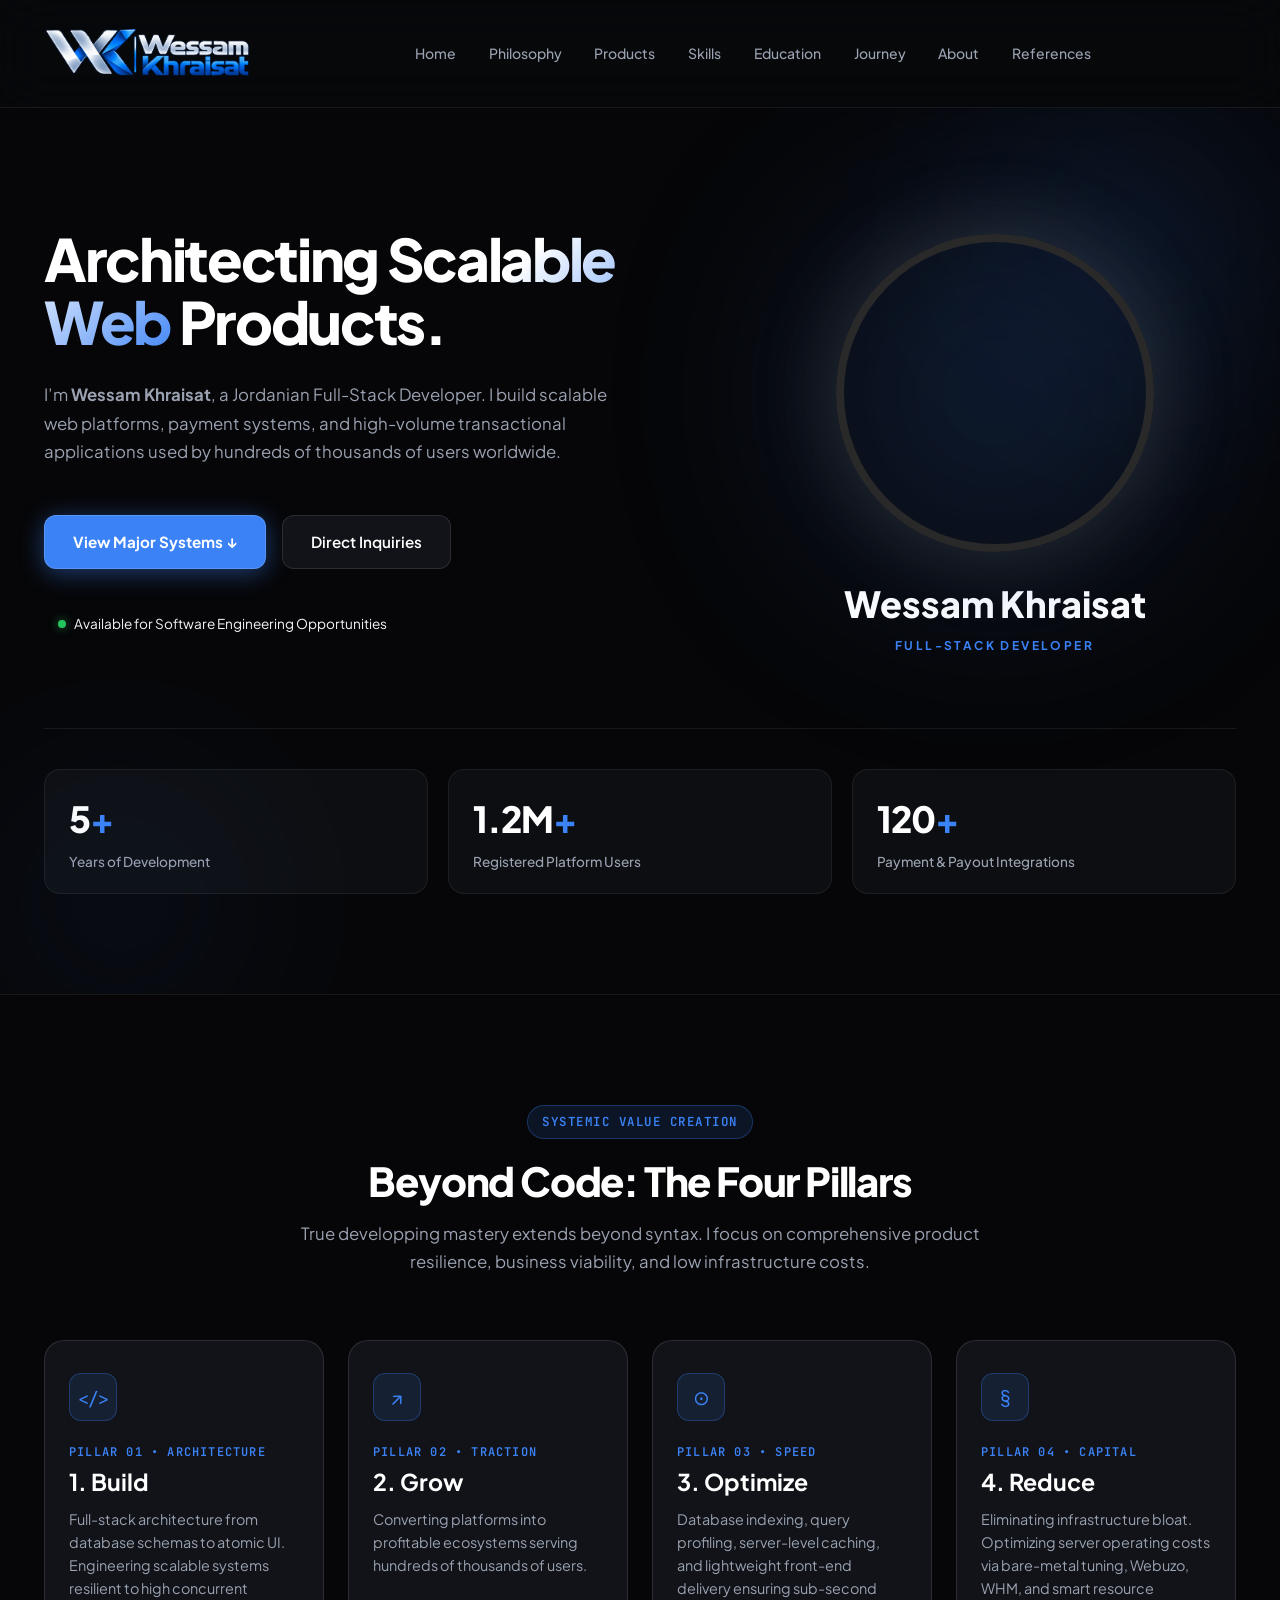
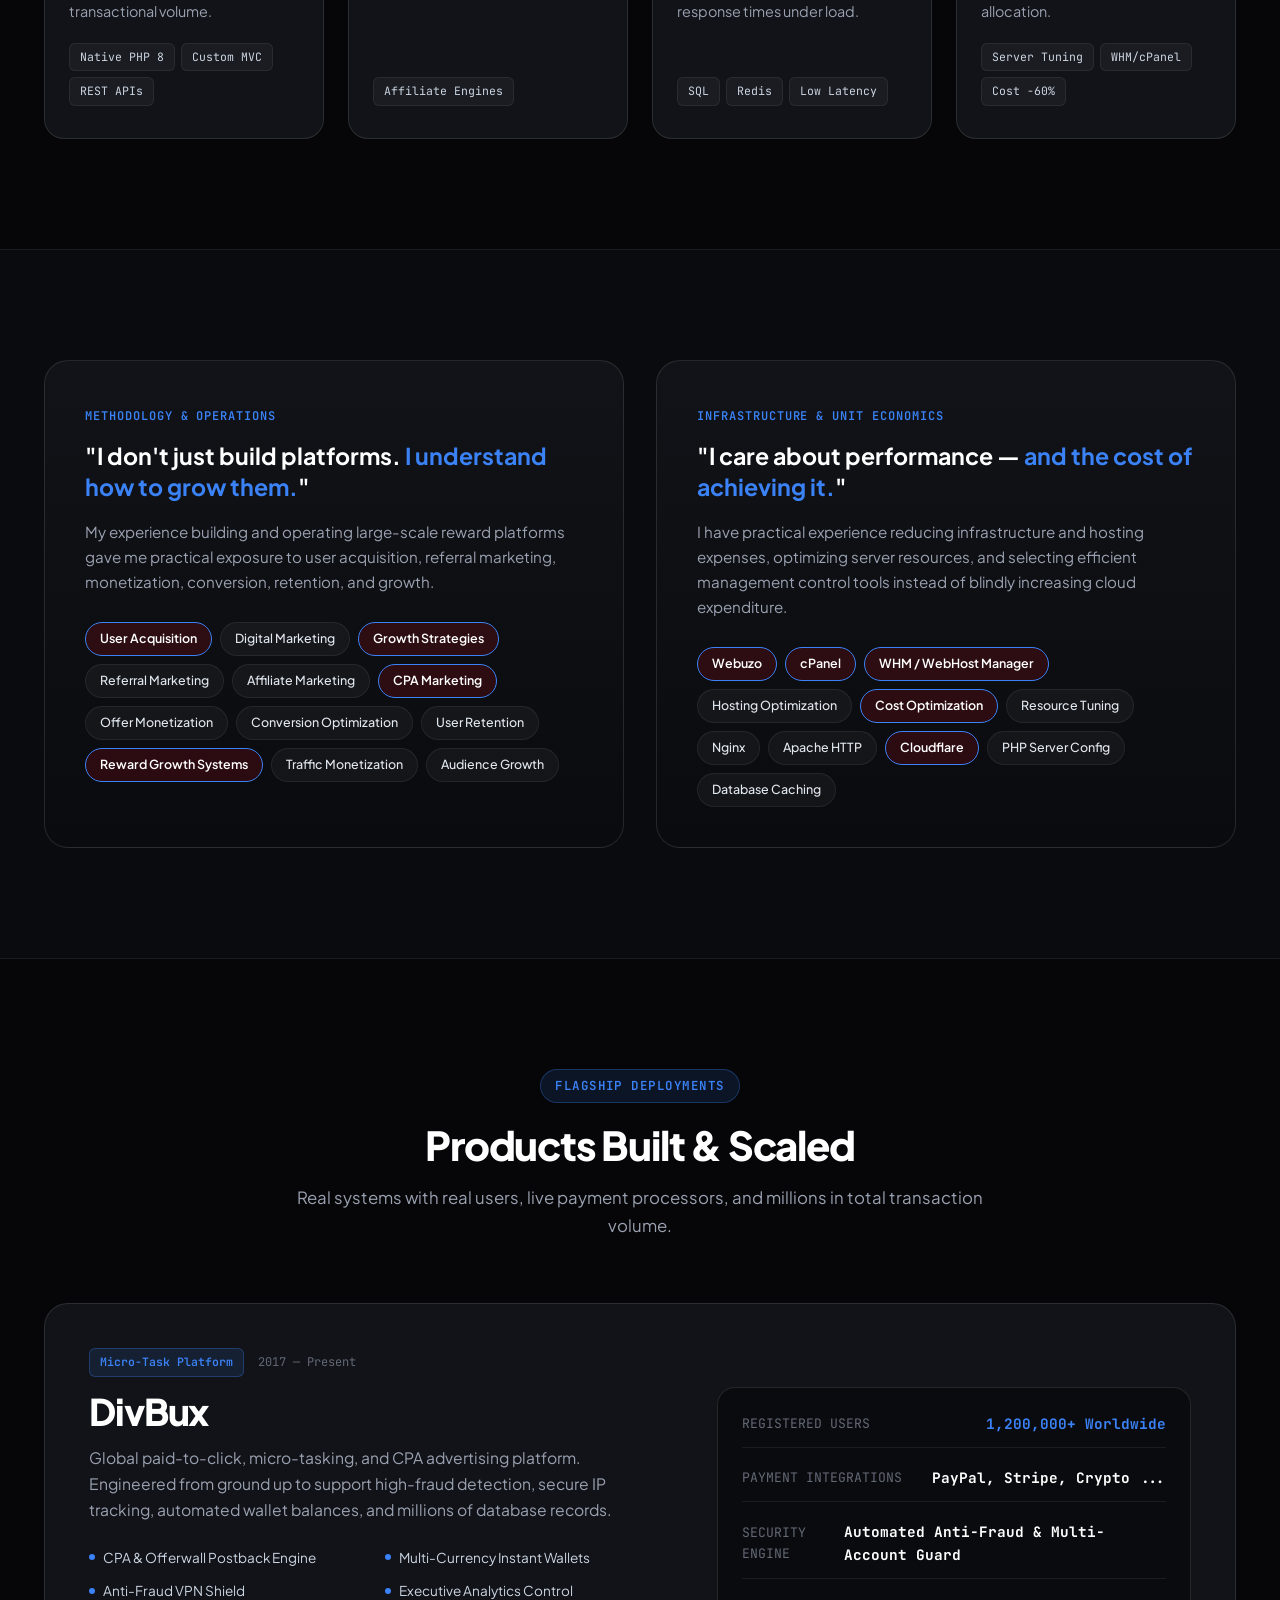
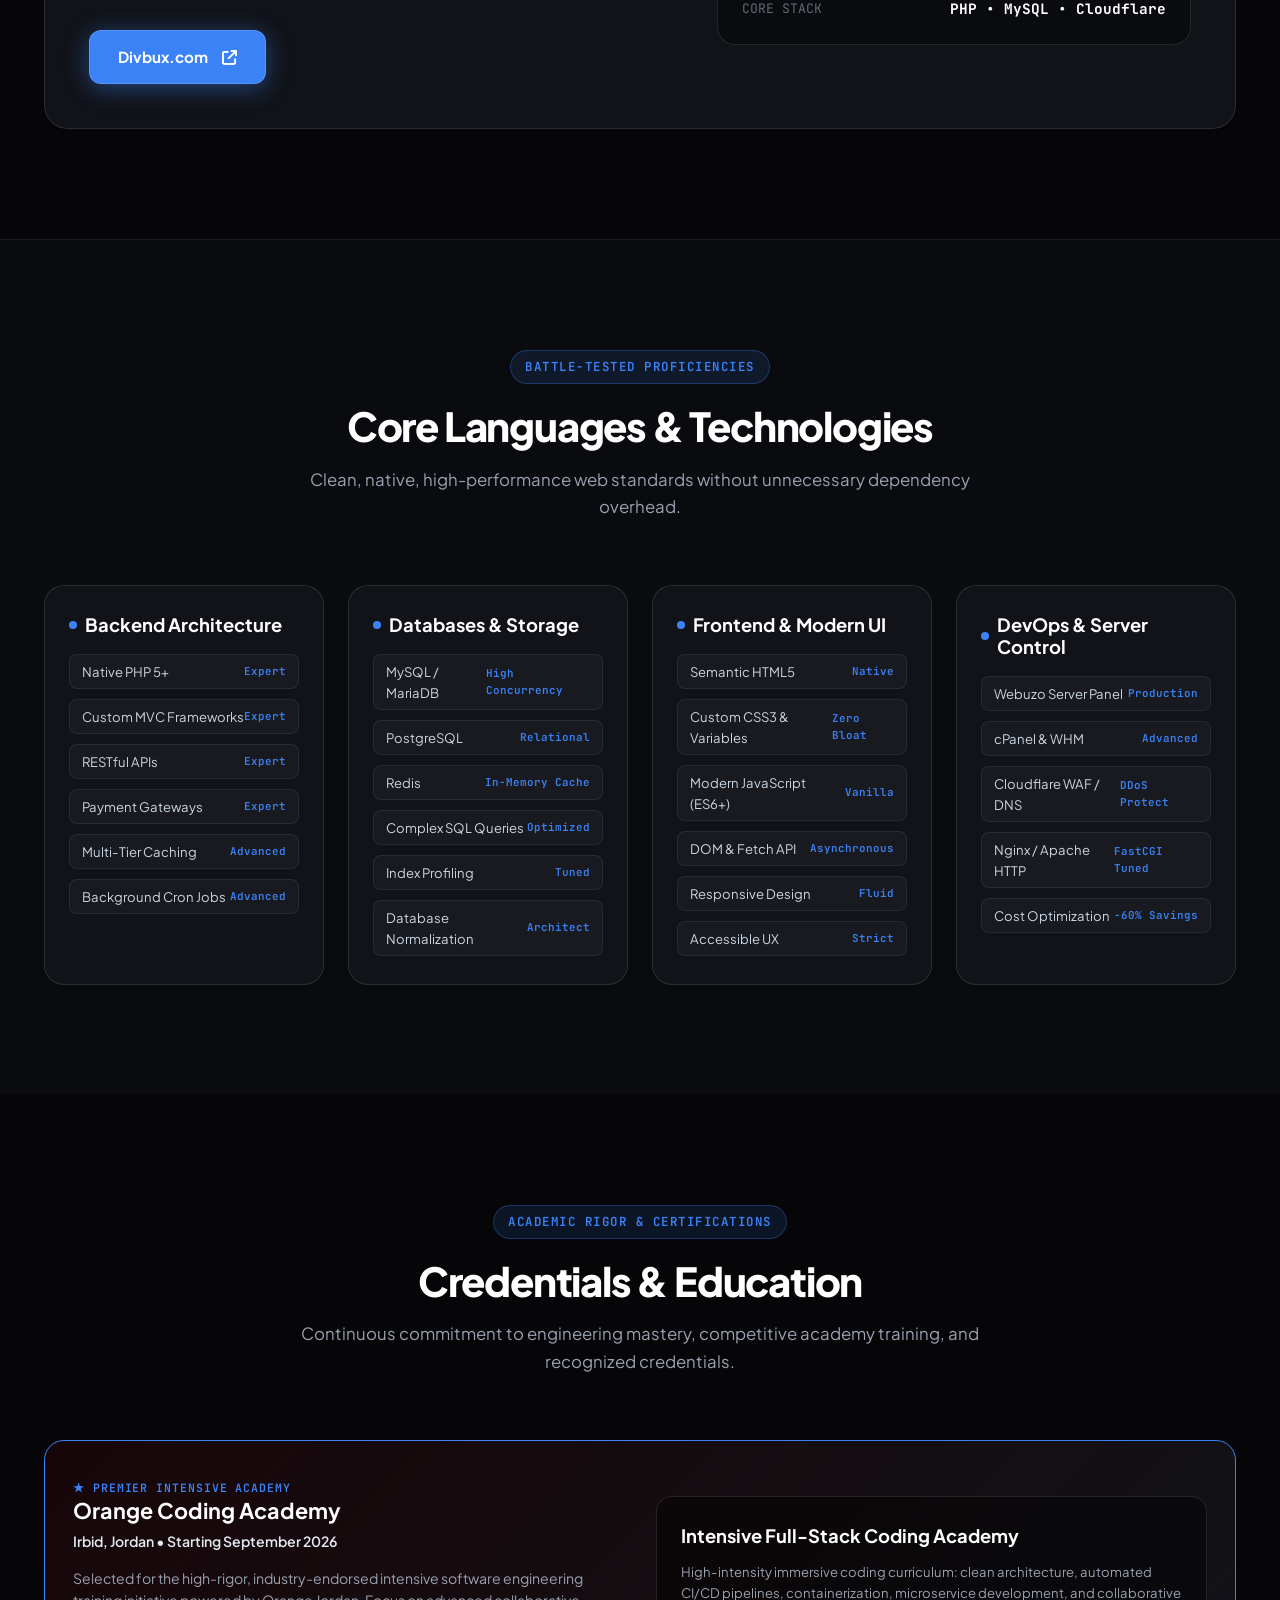
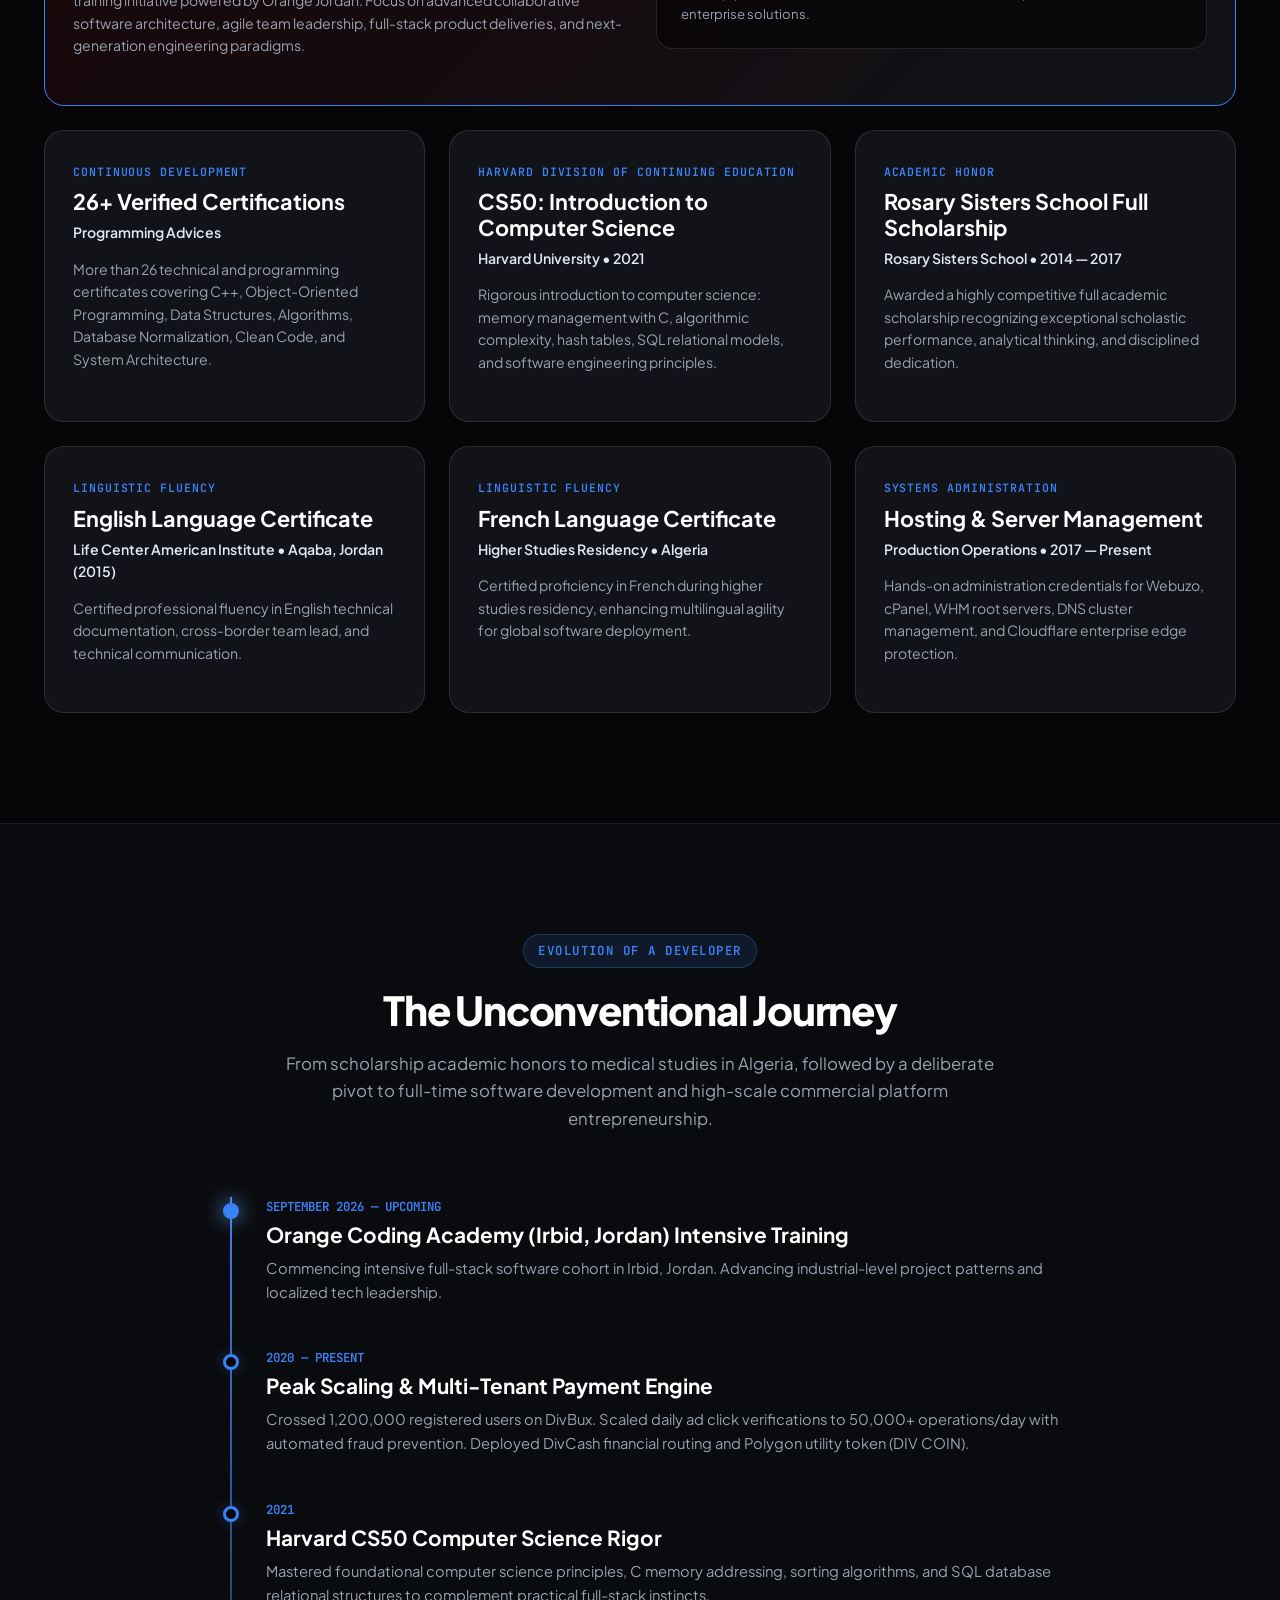
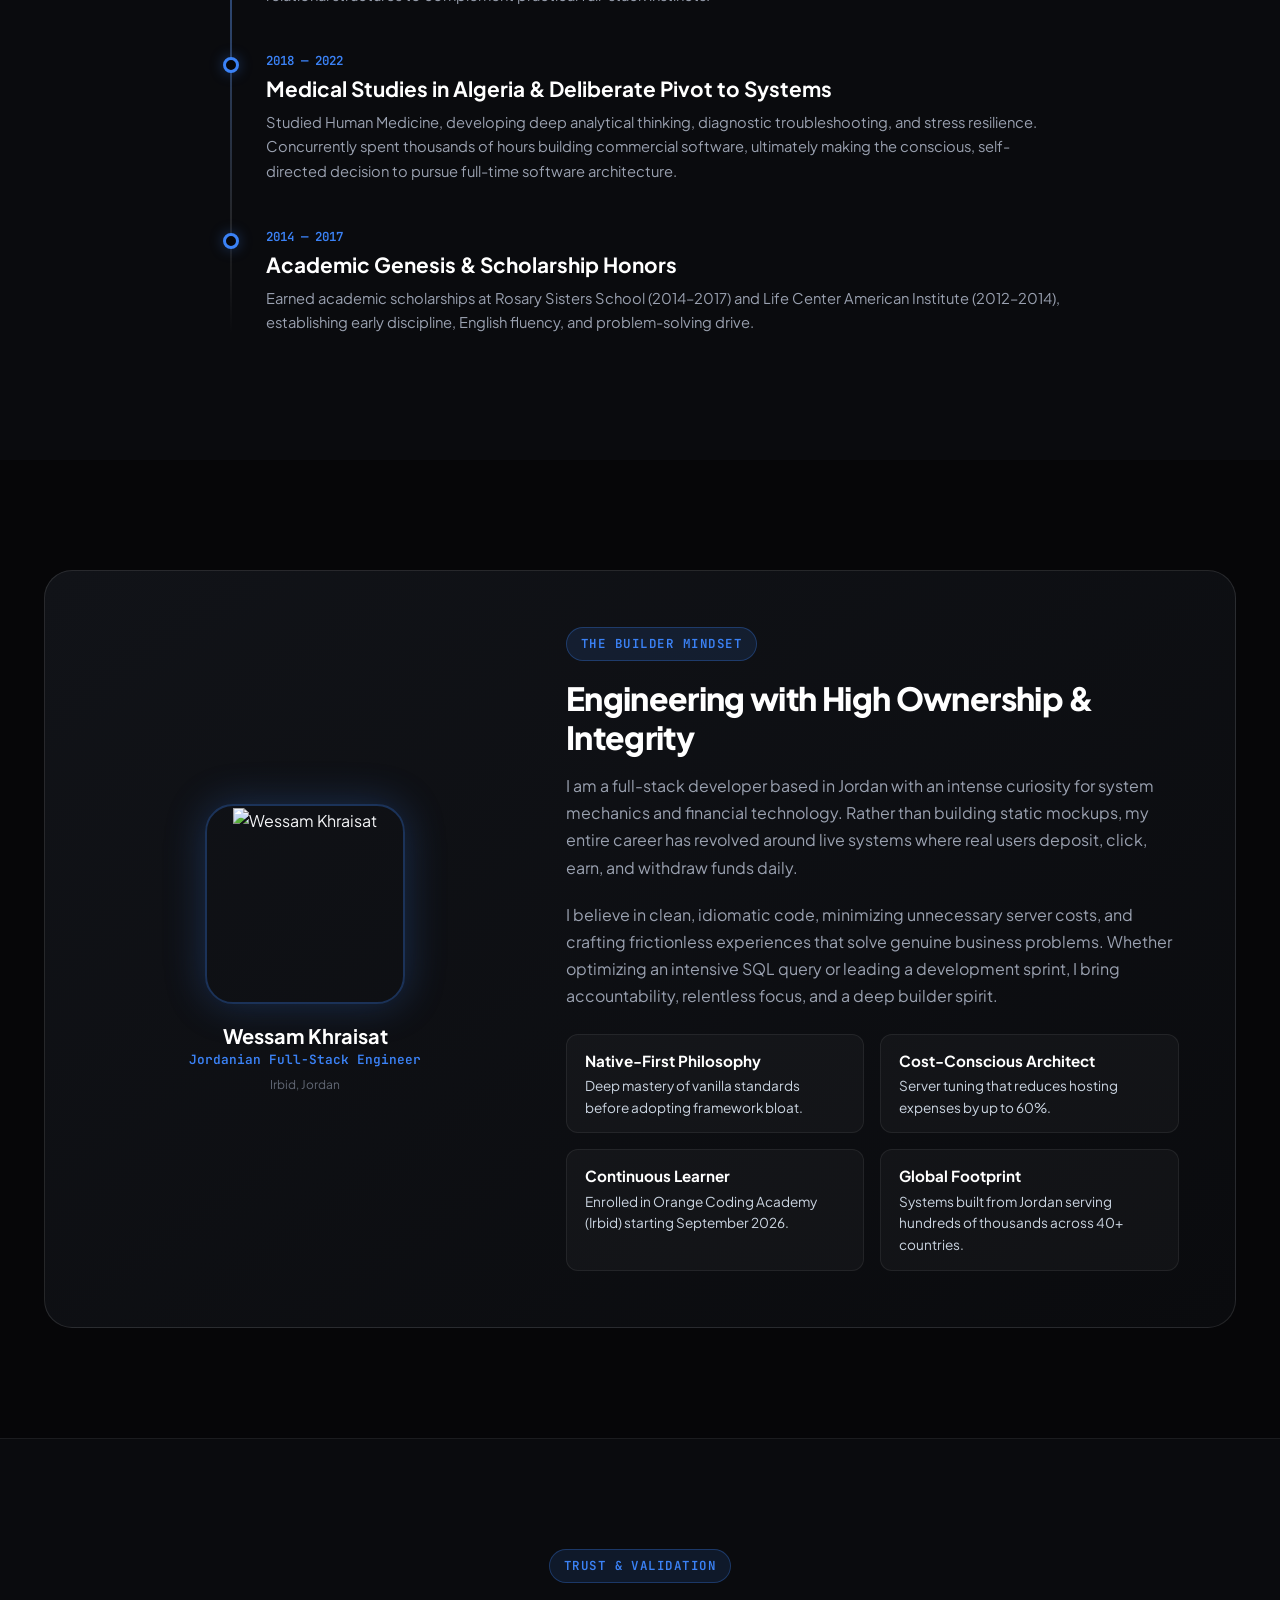
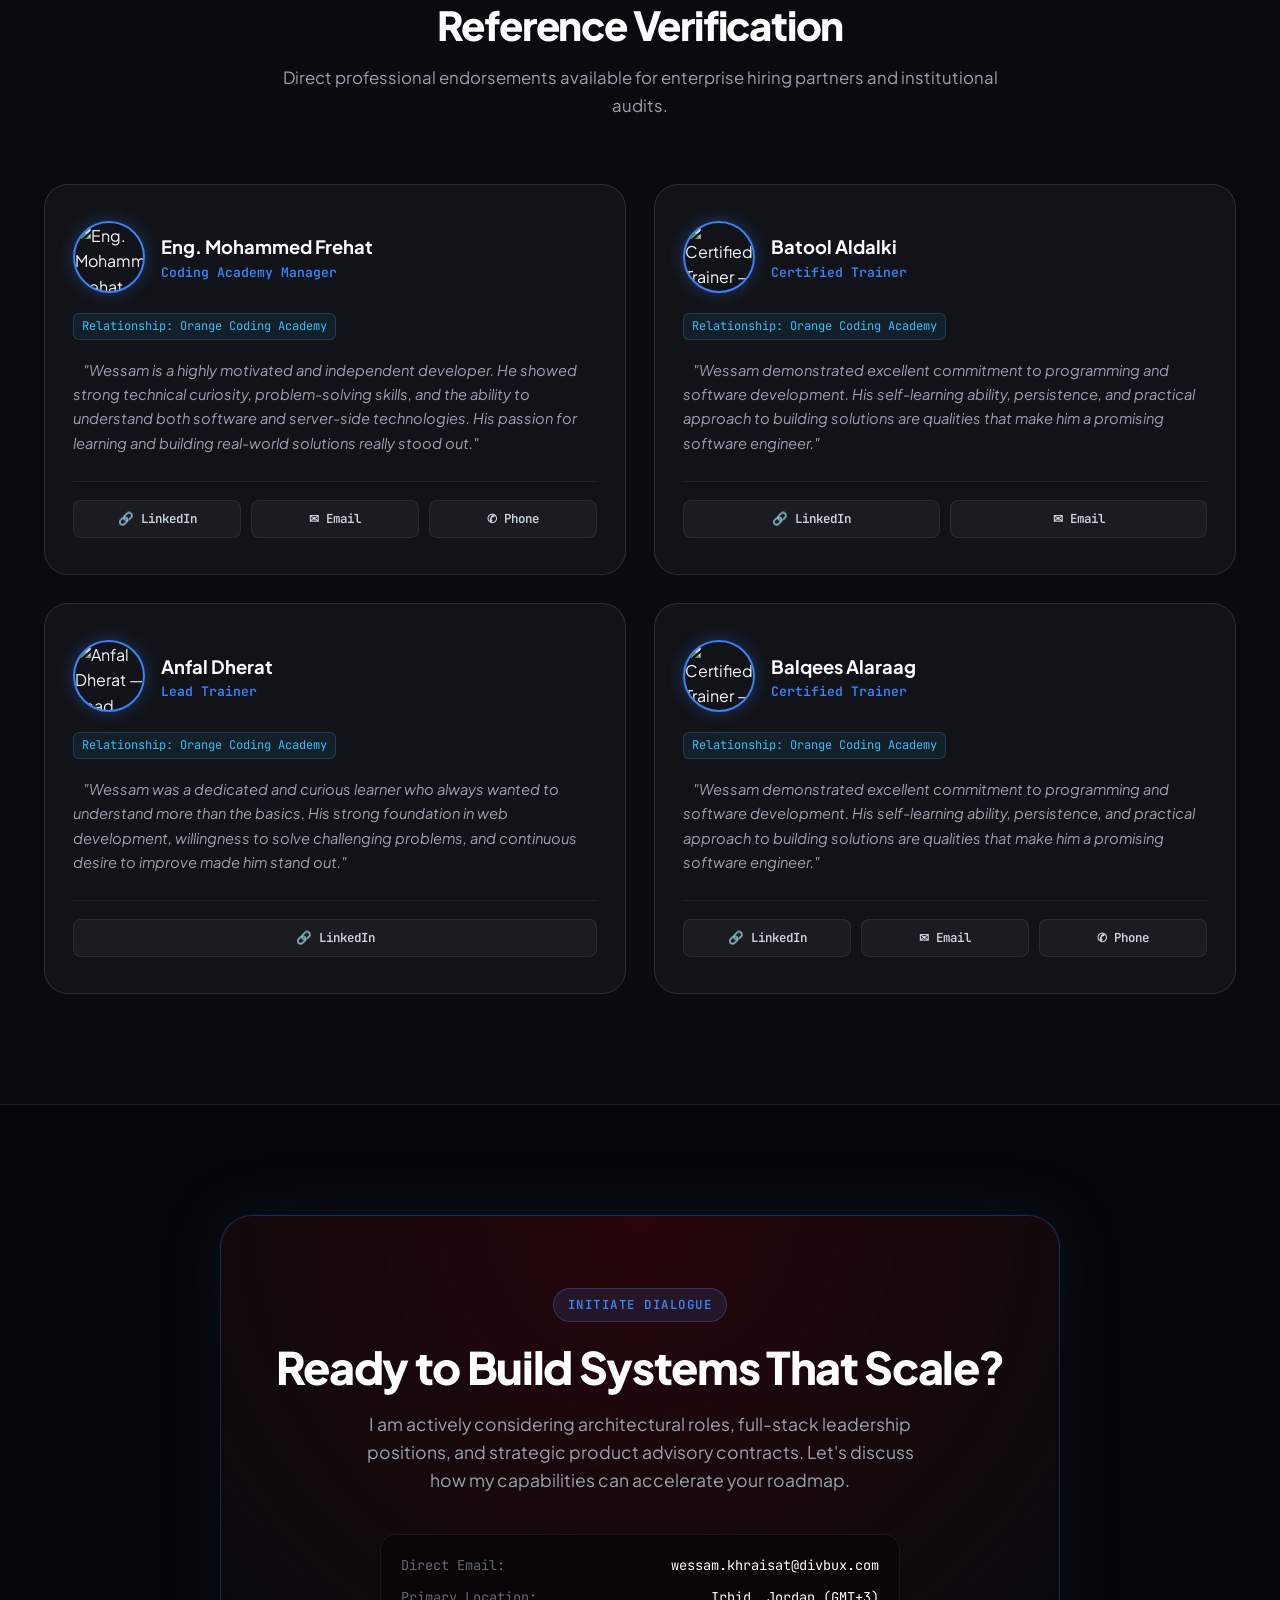
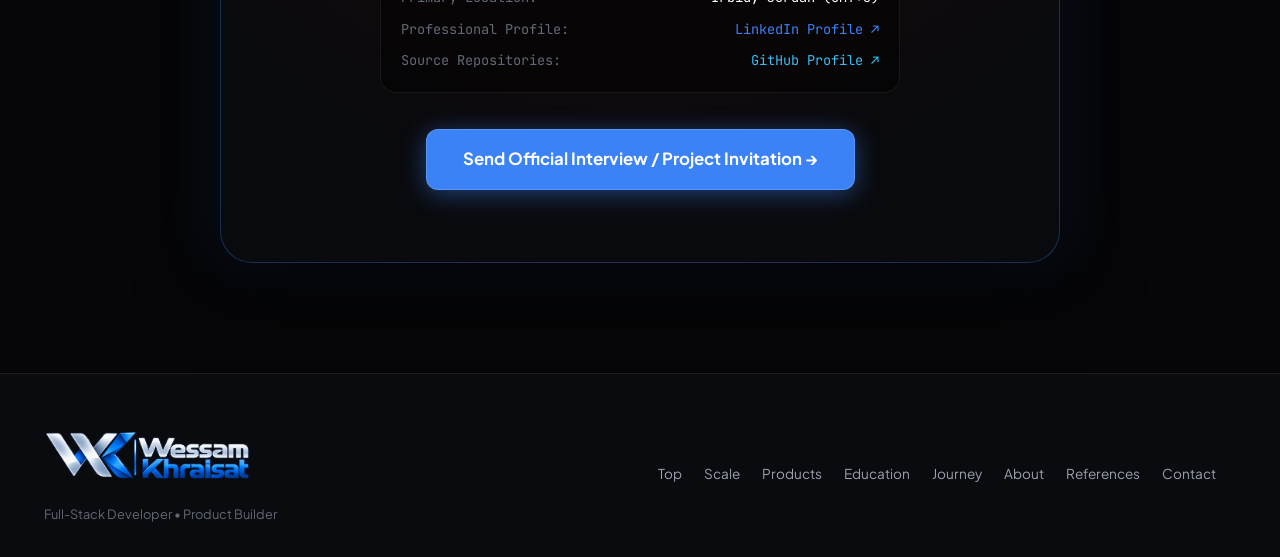
==== commit a42df6f5: "add new Trainer" ====
--- a/blue/index.html
+++ b/blue/index.html
@@ -568,6 +568,26 @@
         <div class="reference-card">
           <div class="reference-top">
             <div class="reference-avatar">
+              <img src="https://media.licdn.com/dms/image/v2/D4E03AQFRFCLlmCkSbA/profile-displayphoto-shrink_800_800/B4EZopsUpbKkAk-/0/1761636077127?e=1790812800&v=beta&t=YbbYeL9UPPU-1GFpiKO08LdzNZW_ULD2NnwJwhk68aQ" alt="Certified Trainer — Orange Academy Portrait">
+            </div>
+            <div class="reference-info">
+              <div class="reference-name">Batool Aldalki</div>
+              <div class="reference-role">Certified Trainer</div>
+            </div>
+          </div>
+          <div class="reference-relation">Relationship: Orange Coding Academy</div>
+          <p class="reference-quote">
+            "Wessam demonstrated excellent commitment to programming and software development. His self-learning ability, persistence, and practical approach to building solutions are qualities that make him a promising software engineer."
+          </p>
+          <div class="reference-contacts">
+            <a href="https://www.linkedin.com/in/batool-walid-b33894228/" target="_blank" class="btn-contact-pill">&#128279; LinkedIn</a>
+            <a href="mailto:gt.batool.aldalki@orange.com" class="btn-contact-pill">&#9993; Email</a>
+          </div>
+        </div>
+
+        <div class="reference-card">
+          <div class="reference-top">
+            <div class="reference-avatar">
               <img src="https://media.licdn.com/dms/image/v2/D4D03AQEY63gatWNf0Q/profile-displayphoto-crop_800_800/B4DaBrVfnaGkAM-/0/1788507192400?e=1790812800&v=beta&t=6mshndrePd6Yzwbzt6wb3UhjupcIP7Zn2T2mG_w4z18" alt="Anfal Dherat — Lead Trainer Portrait">
             </div>
             <div class="reference-info">
@@ -583,7 +603,7 @@
             <a href="https://www.linkedin.com/in/anfal-dherat/" target="_blank" class="btn-contact-pill">&#128279; LinkedIn</a>
           </div>
         </div>
-
+        
         <div class="reference-card">
           <div class="reference-top">
             <div class="reference-avatar">
@@ -651,7 +671,7 @@
       <div class="row align-items-center justify-content-between gy-5">
         <div class="col-sm-4">
           <div class="bs-footer-brand">
-            <img src="logo-blue.png" alt="Wessam Khraisat Logo" class="logo-img">
+            <img src="assets/images/logo.png" alt="Wessam Khraisat Logo" class="logo-img">
           </div>
           <div class="footer-tagline">
             Full-Stack Developer &bull; Product Builder
--- a/blue/assets/css/style.css
+++ b/blue/assets/css/style.css
@@ -1213,7 +1213,7 @@
 
 .references-grid {
   display: grid;
-  grid-template-columns: repeat(3, 1fr);
+  grid-template-columns: repeat(2, 1fr);
   gap: 28px;
 }
 
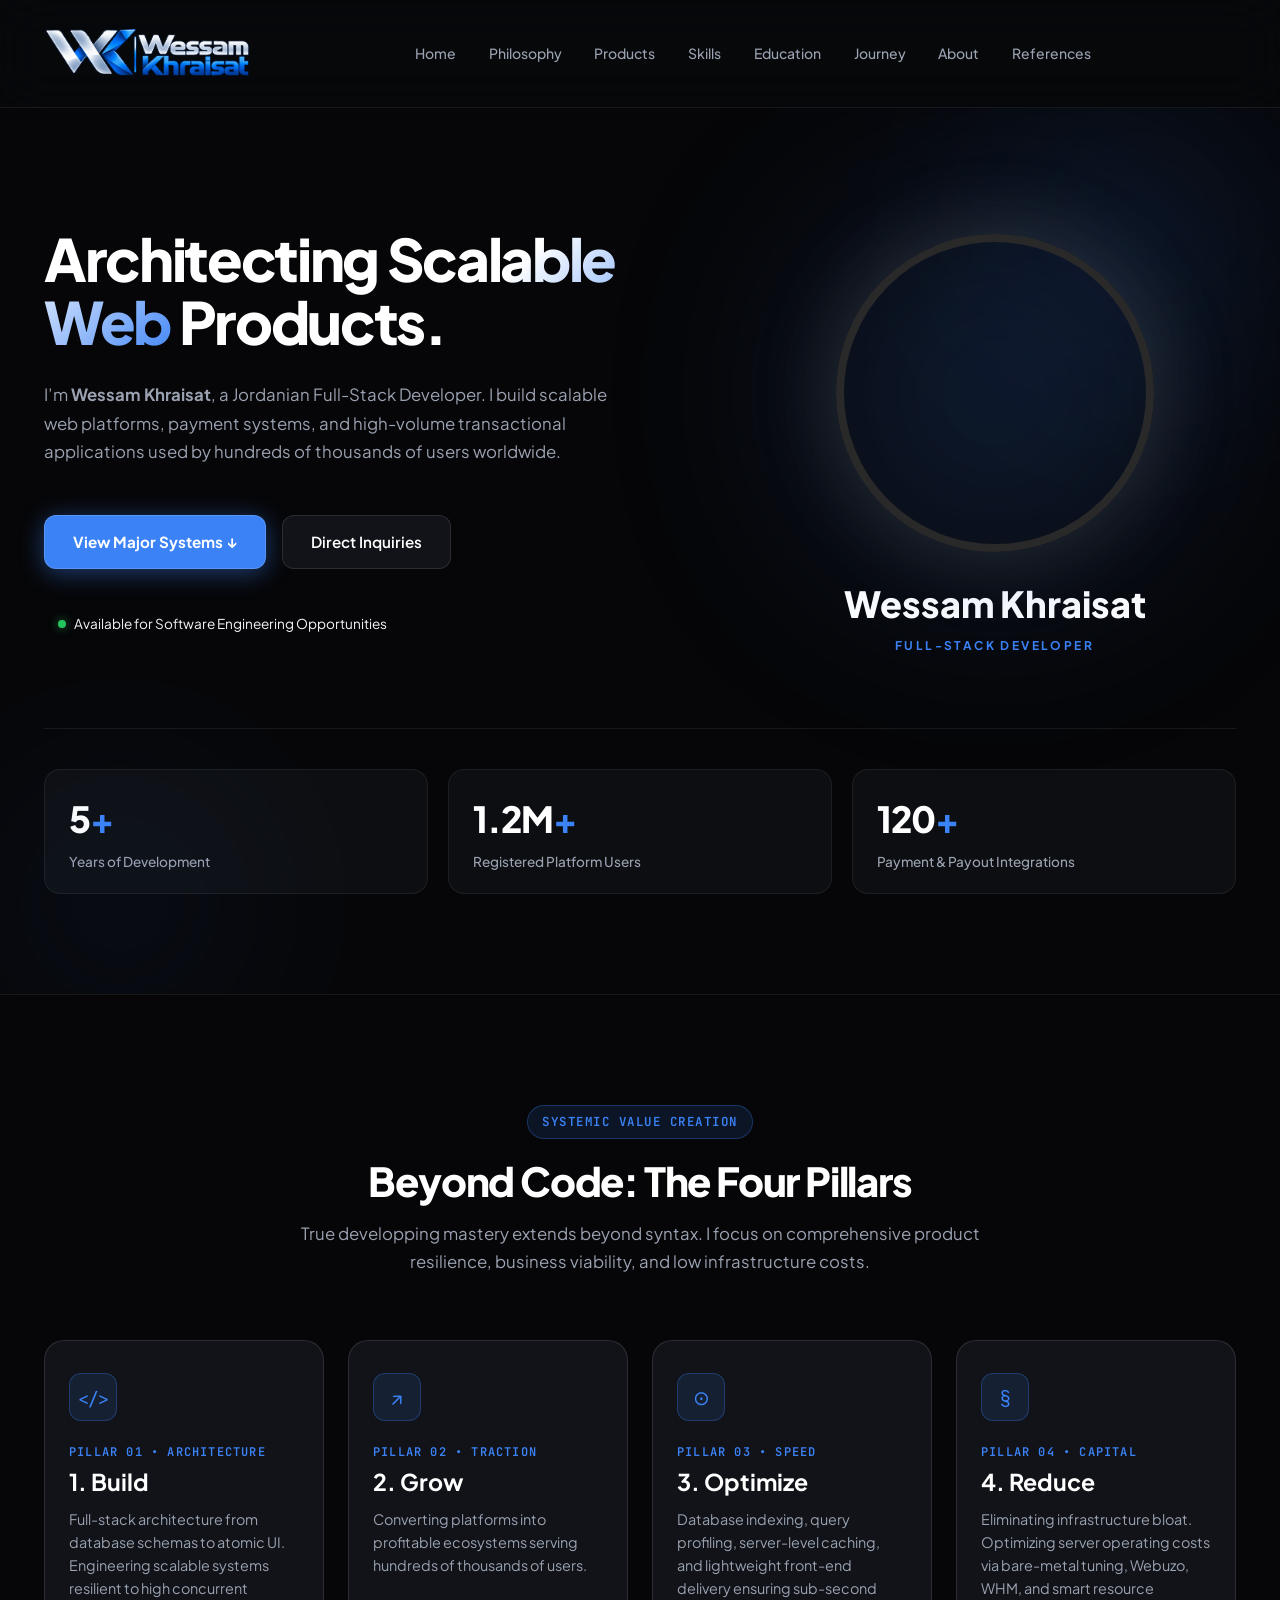
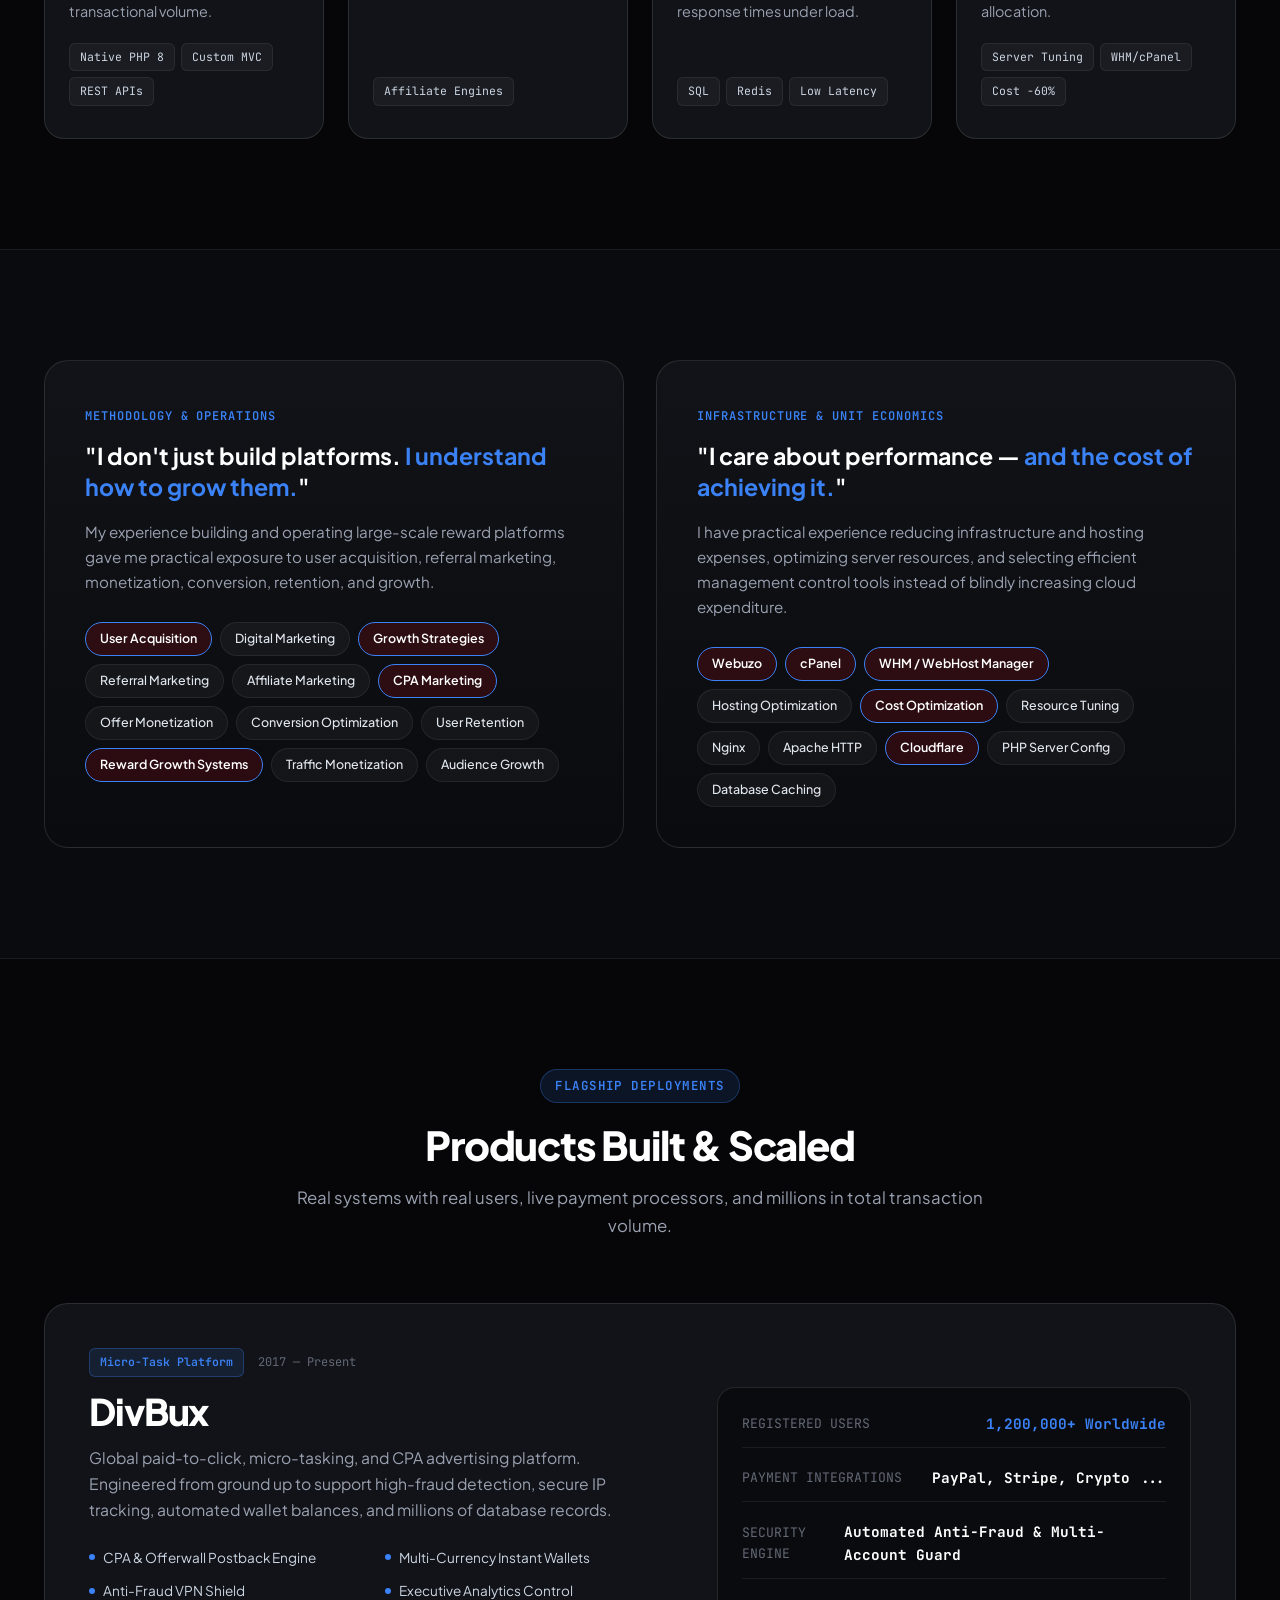
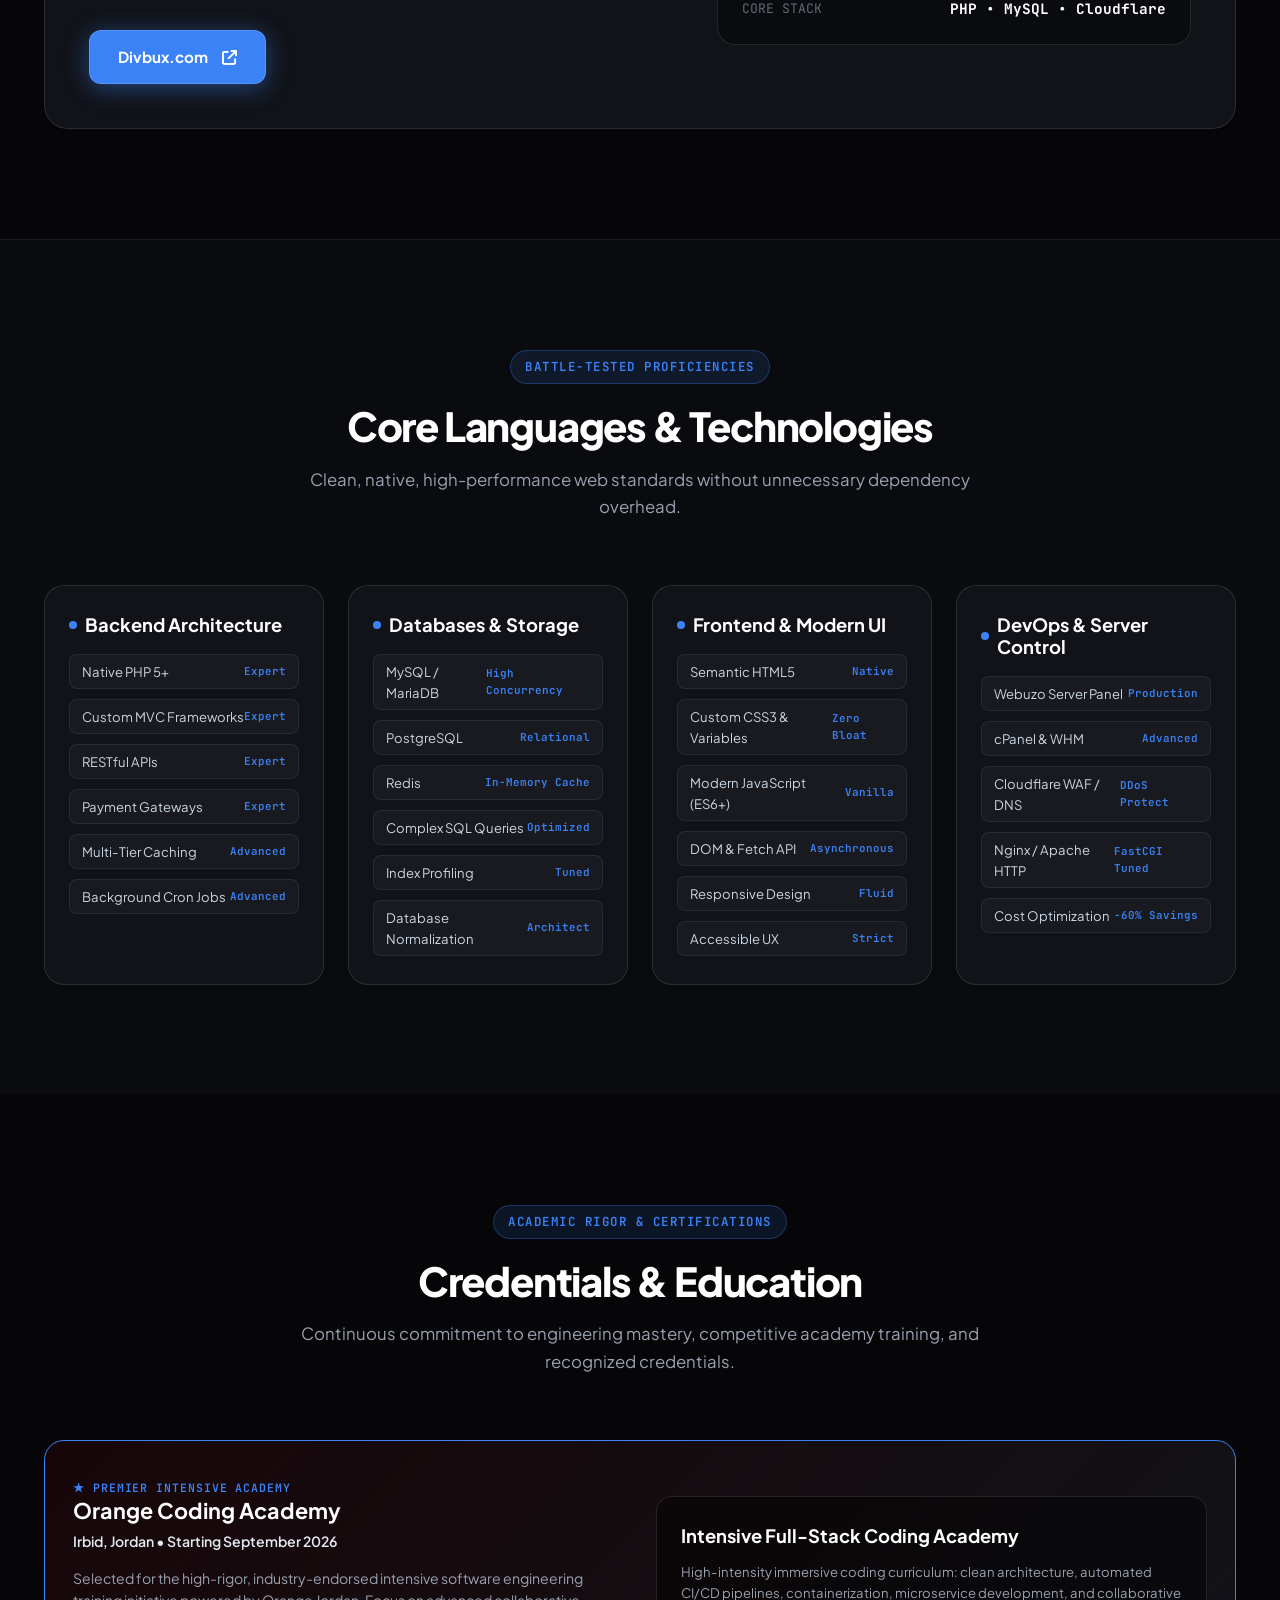
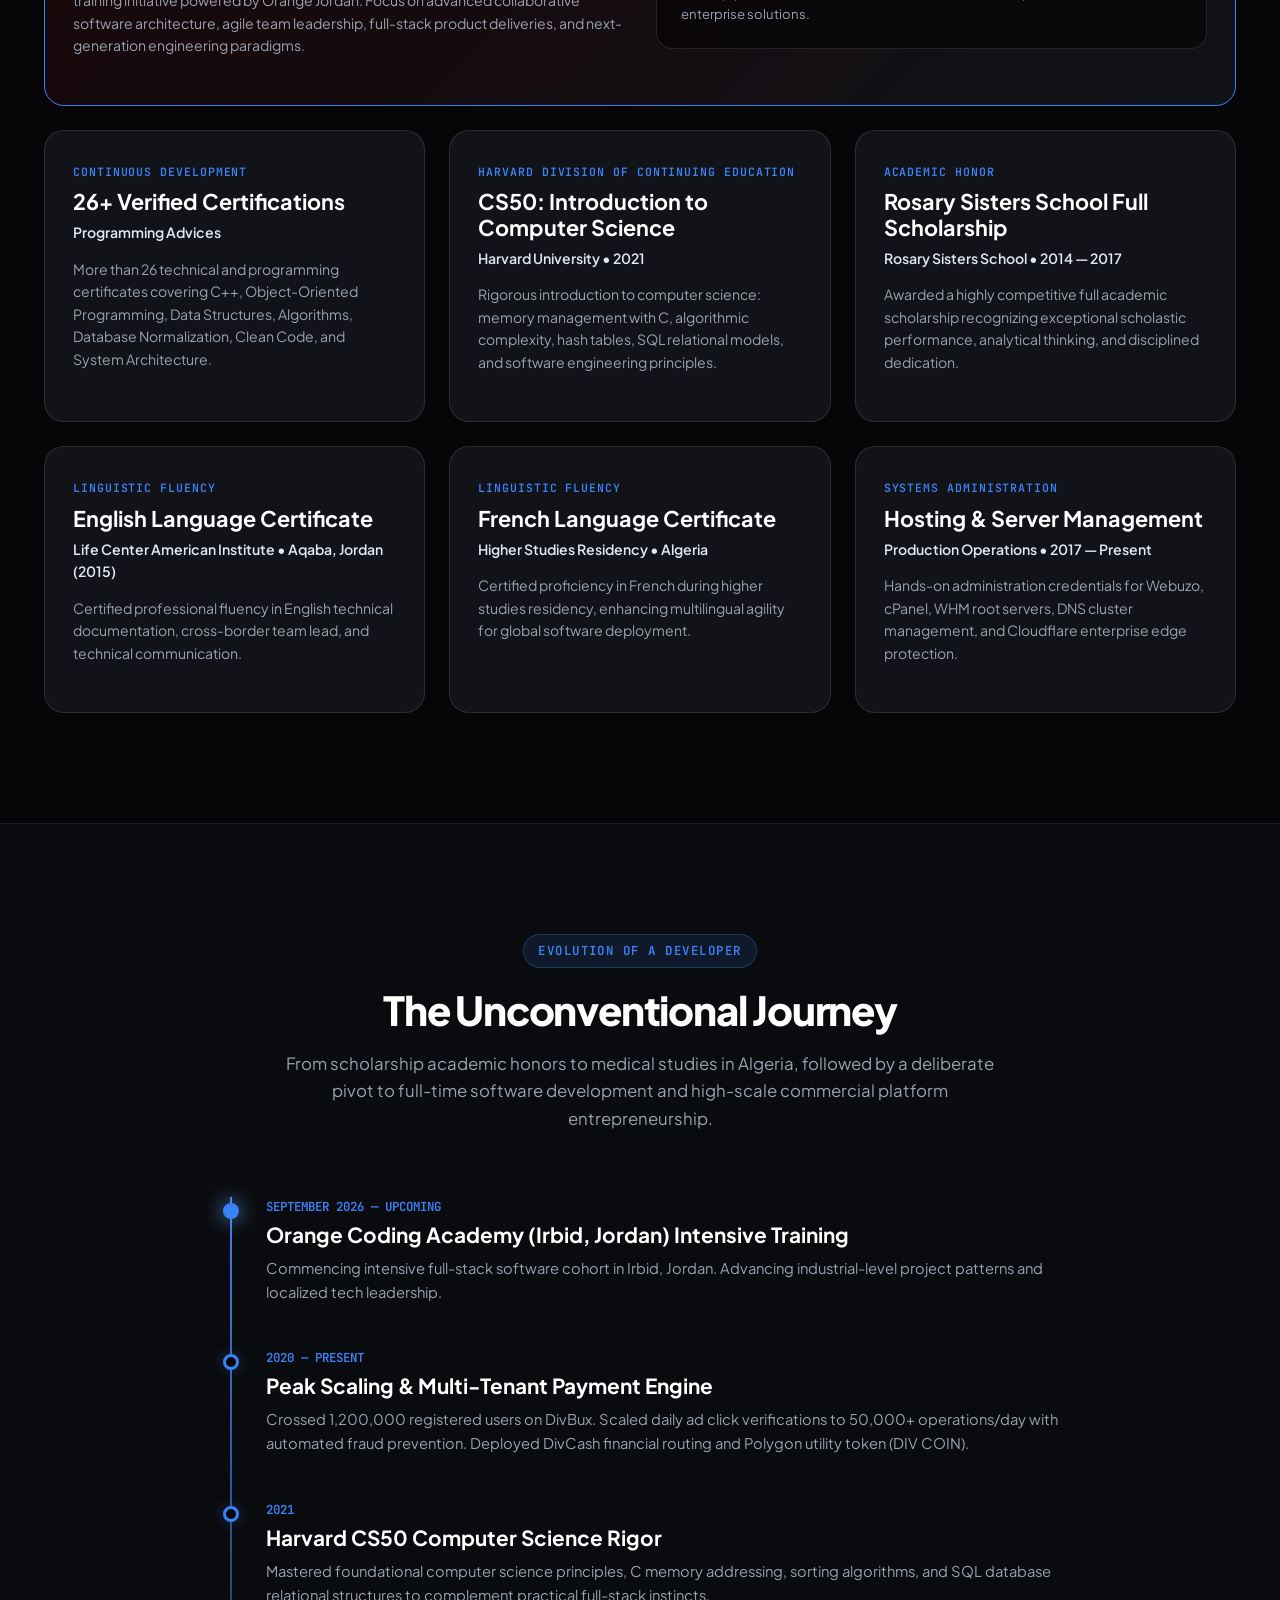
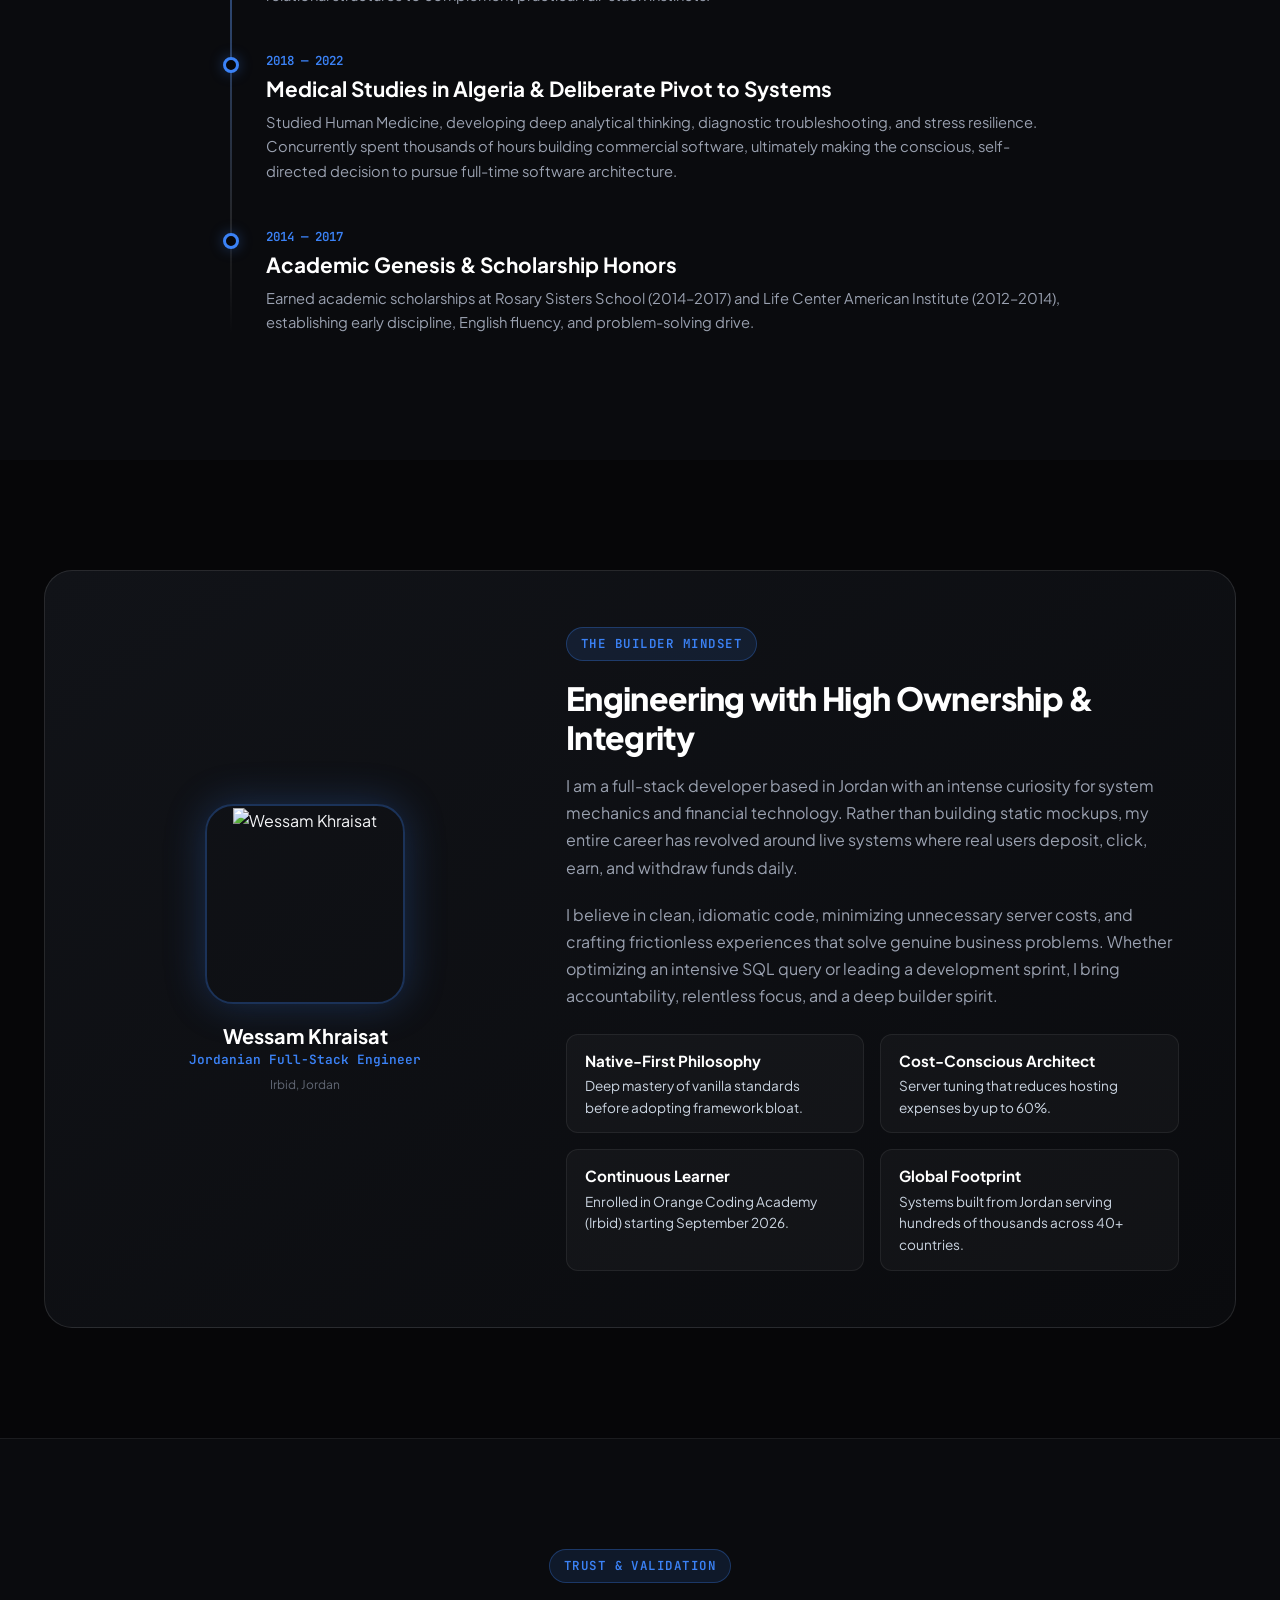
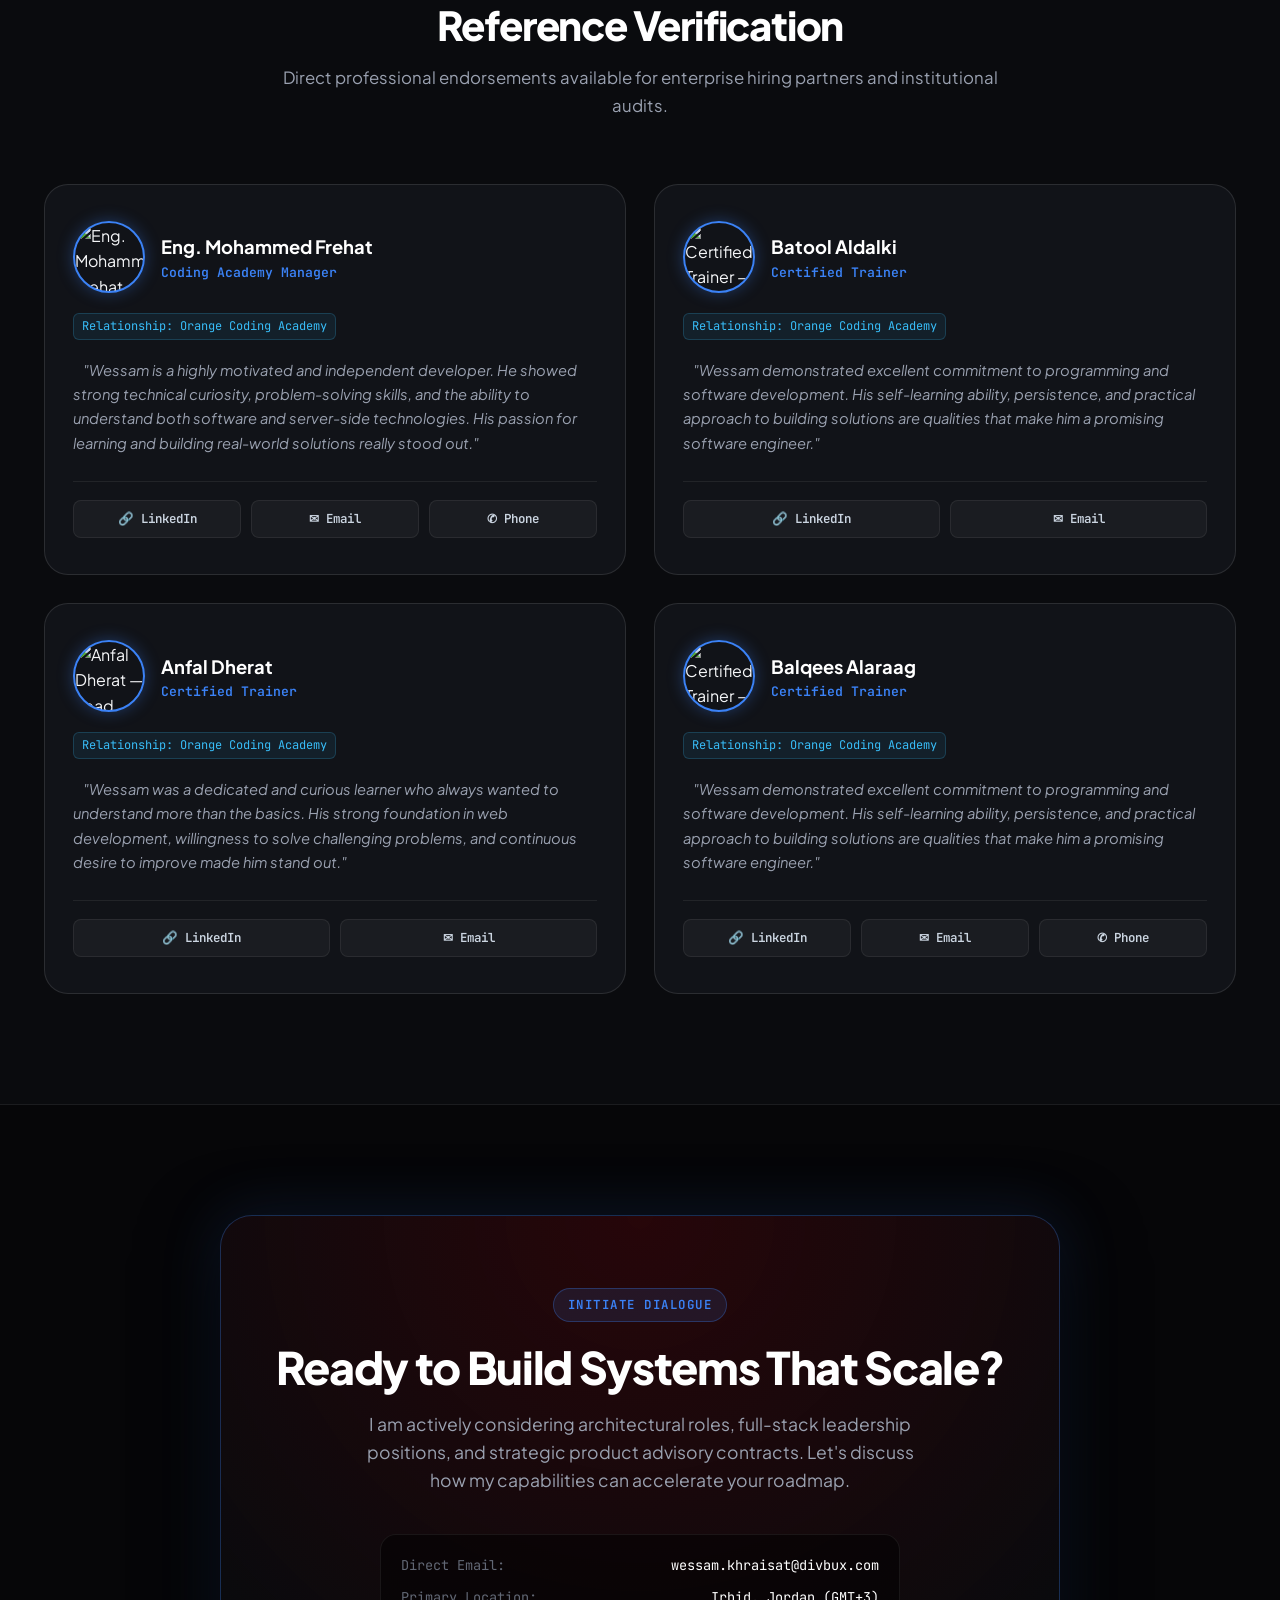
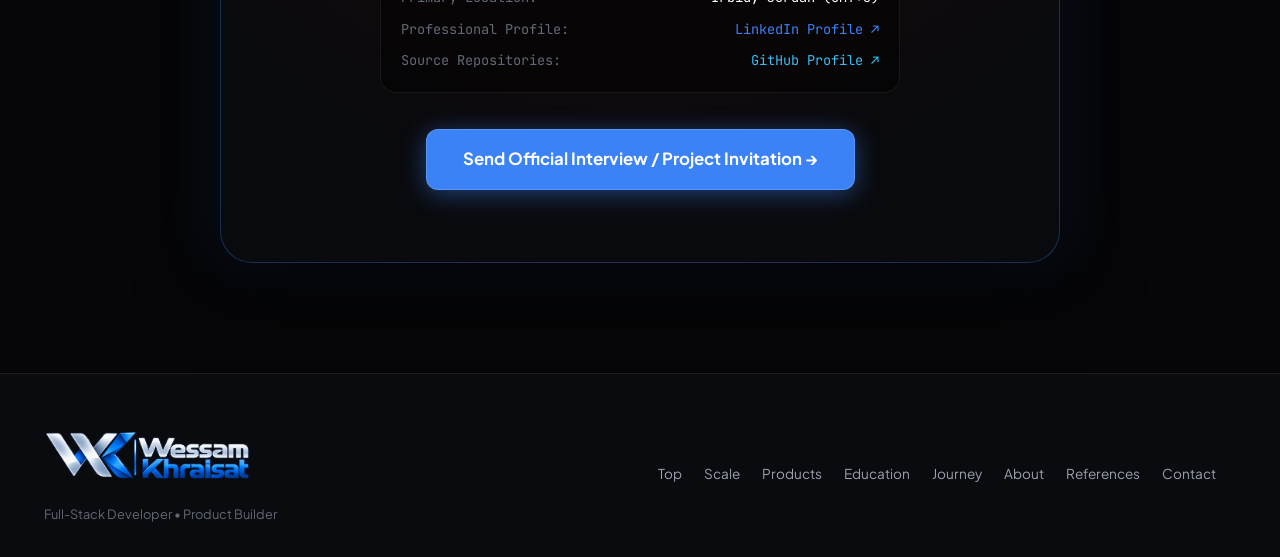
==== commit f05f50f1: "add email" ====
--- a/blue/index.html
+++ b/blue/index.html
@@ -592,7 +592,7 @@
             </div>
             <div class="reference-info">
               <div class="reference-name">Anfal Dherat</div>
-              <div class="reference-role">Lead Trainer</div>
+              <div class="reference-role">Certified Trainer</div>
             </div>
           </div>
           <div class="reference-relation">Relationship: Orange Coding Academy</div>
@@ -601,6 +601,7 @@
           </p>
           <div class="reference-contacts">
             <a href="https://www.linkedin.com/in/anfal-dherat/" target="_blank" class="btn-contact-pill">&#128279; LinkedIn</a>
+            <a href="mailto:gt.anfal.daharat@orange.com" class="btn-contact-pill">&#9993; Email</a>
           </div>
         </div>
         
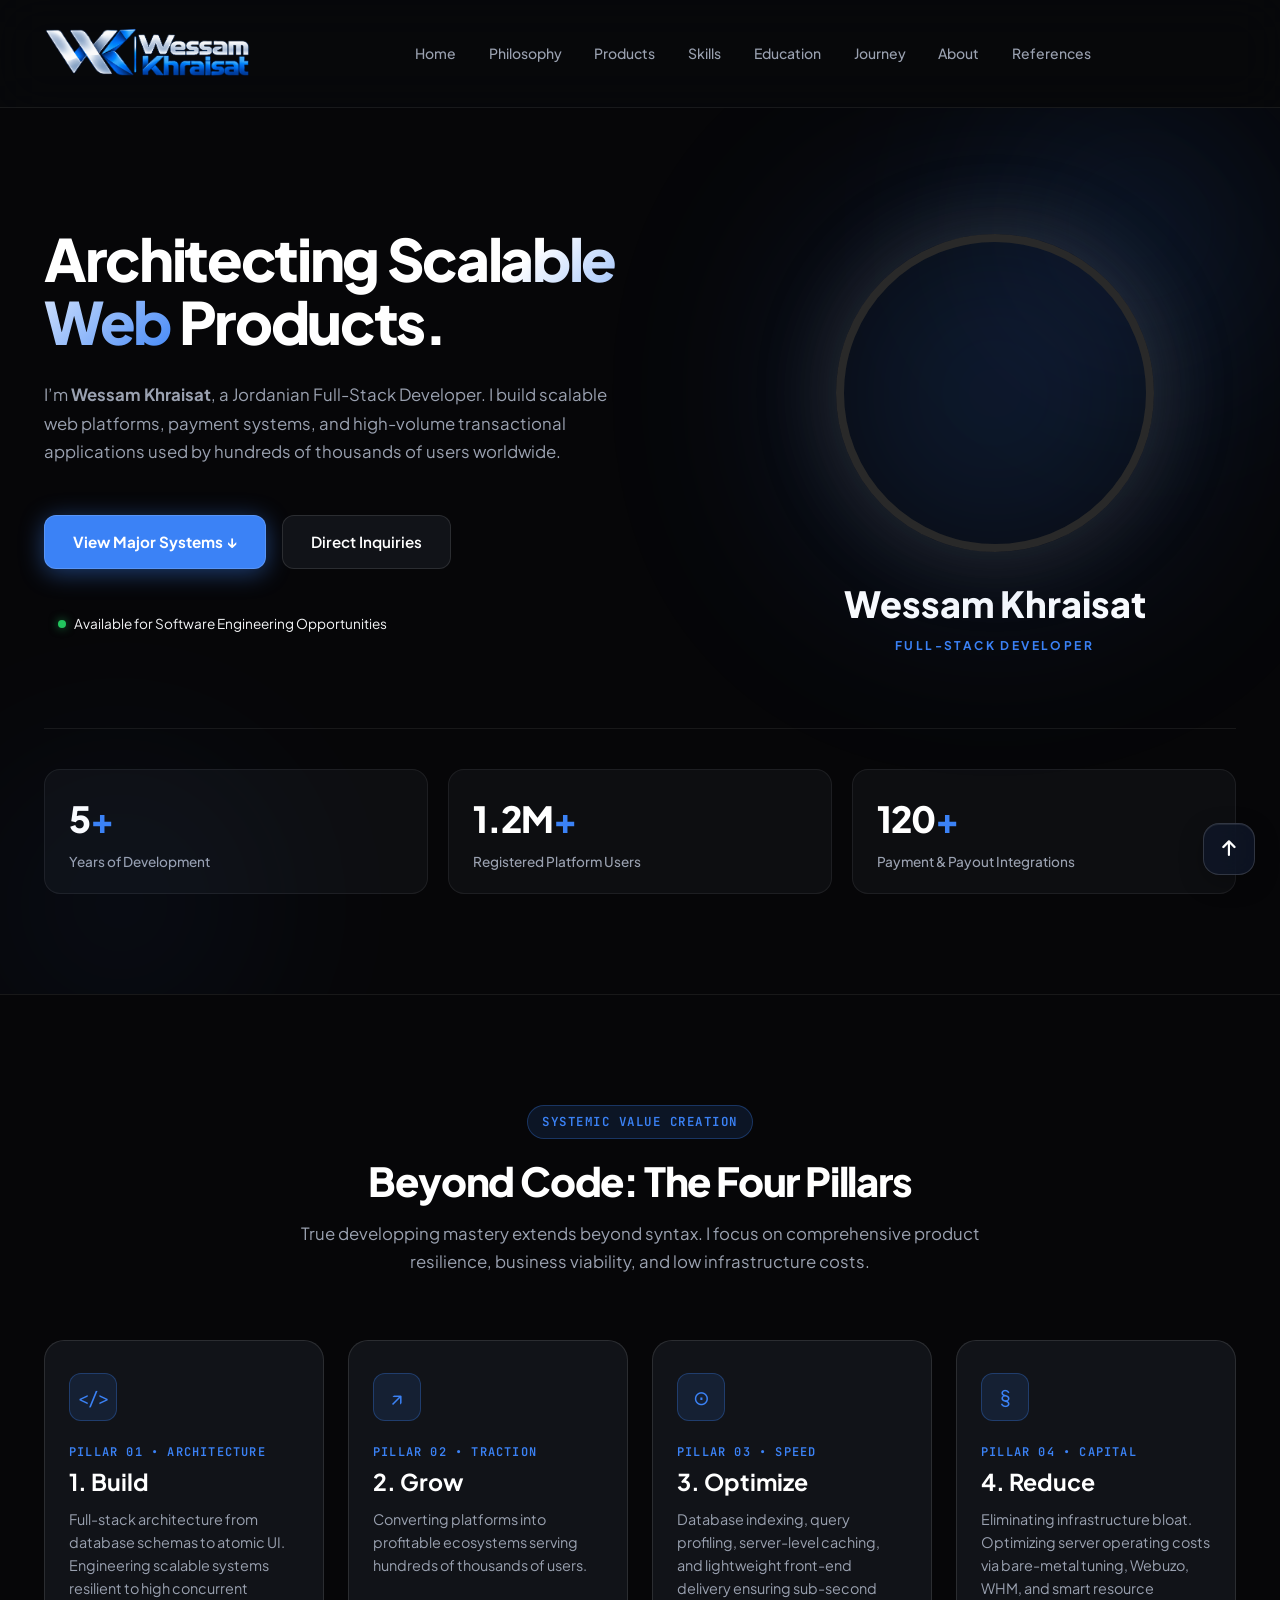
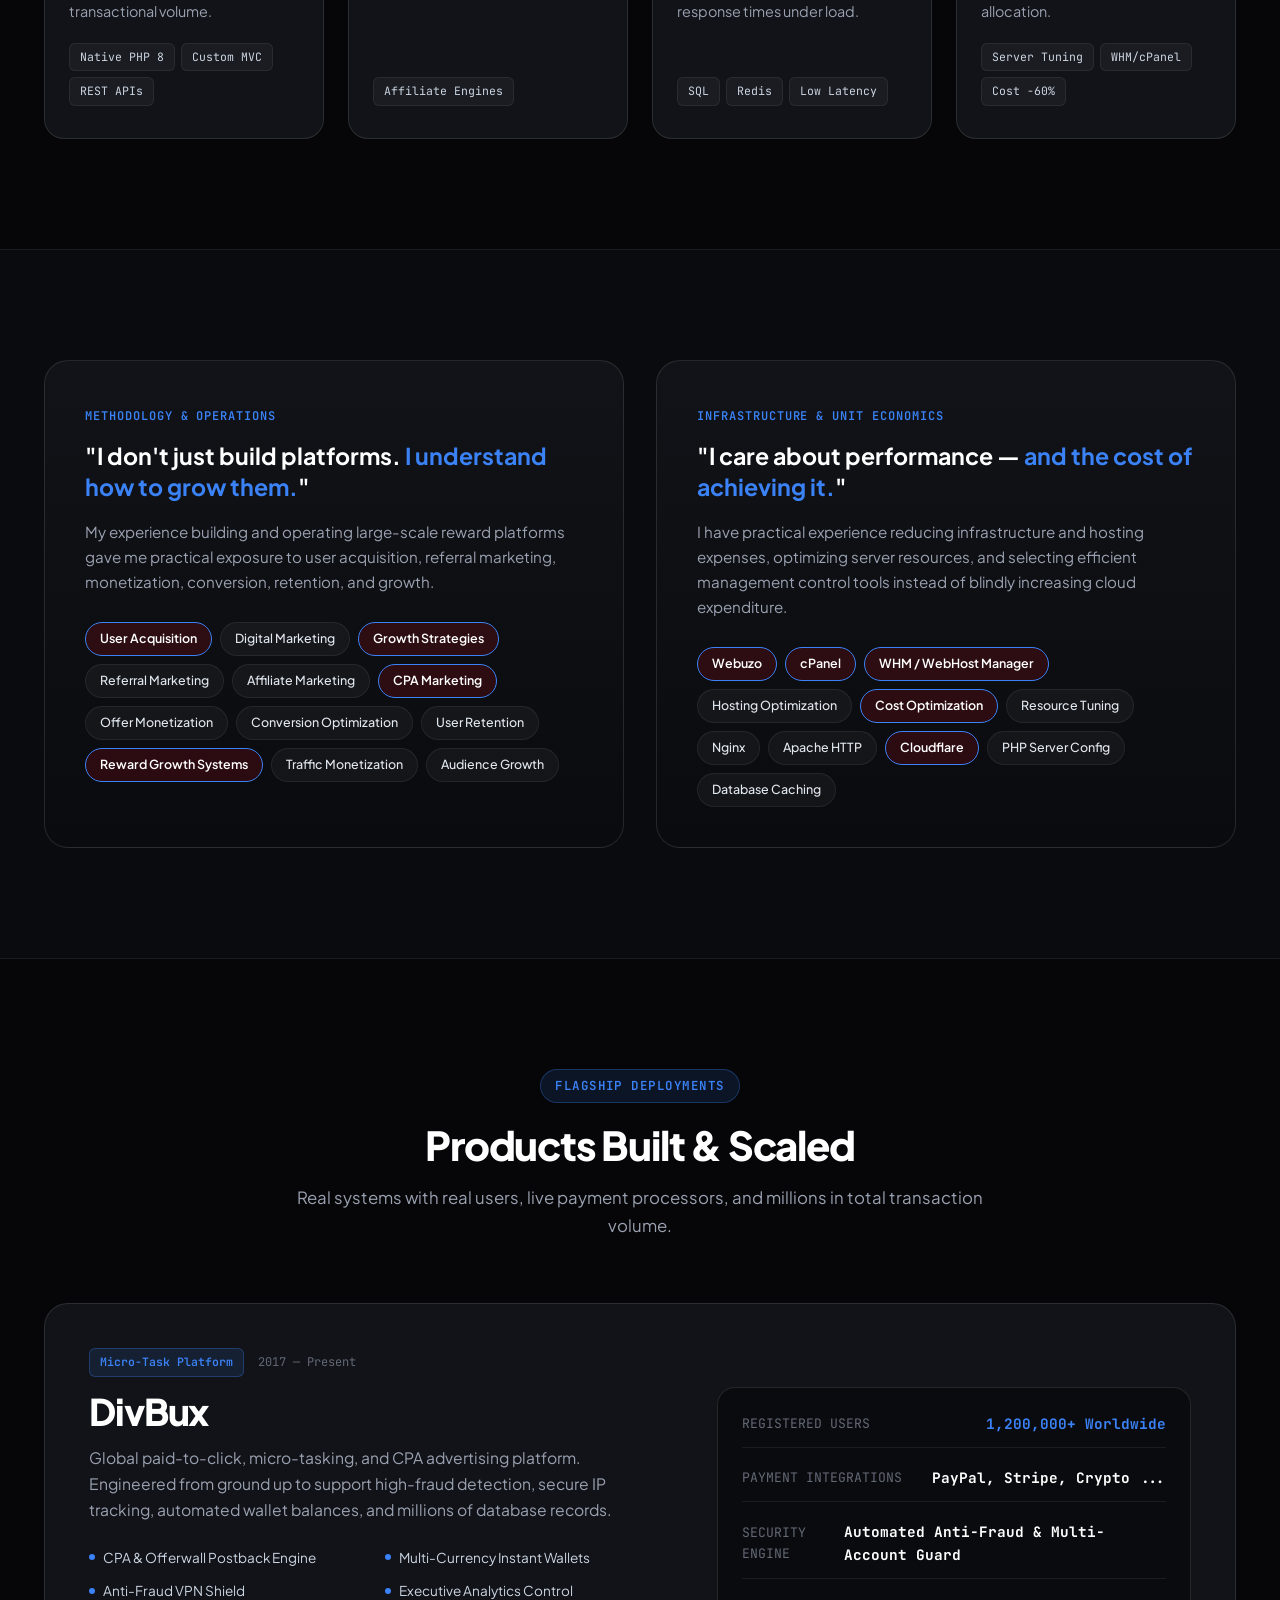
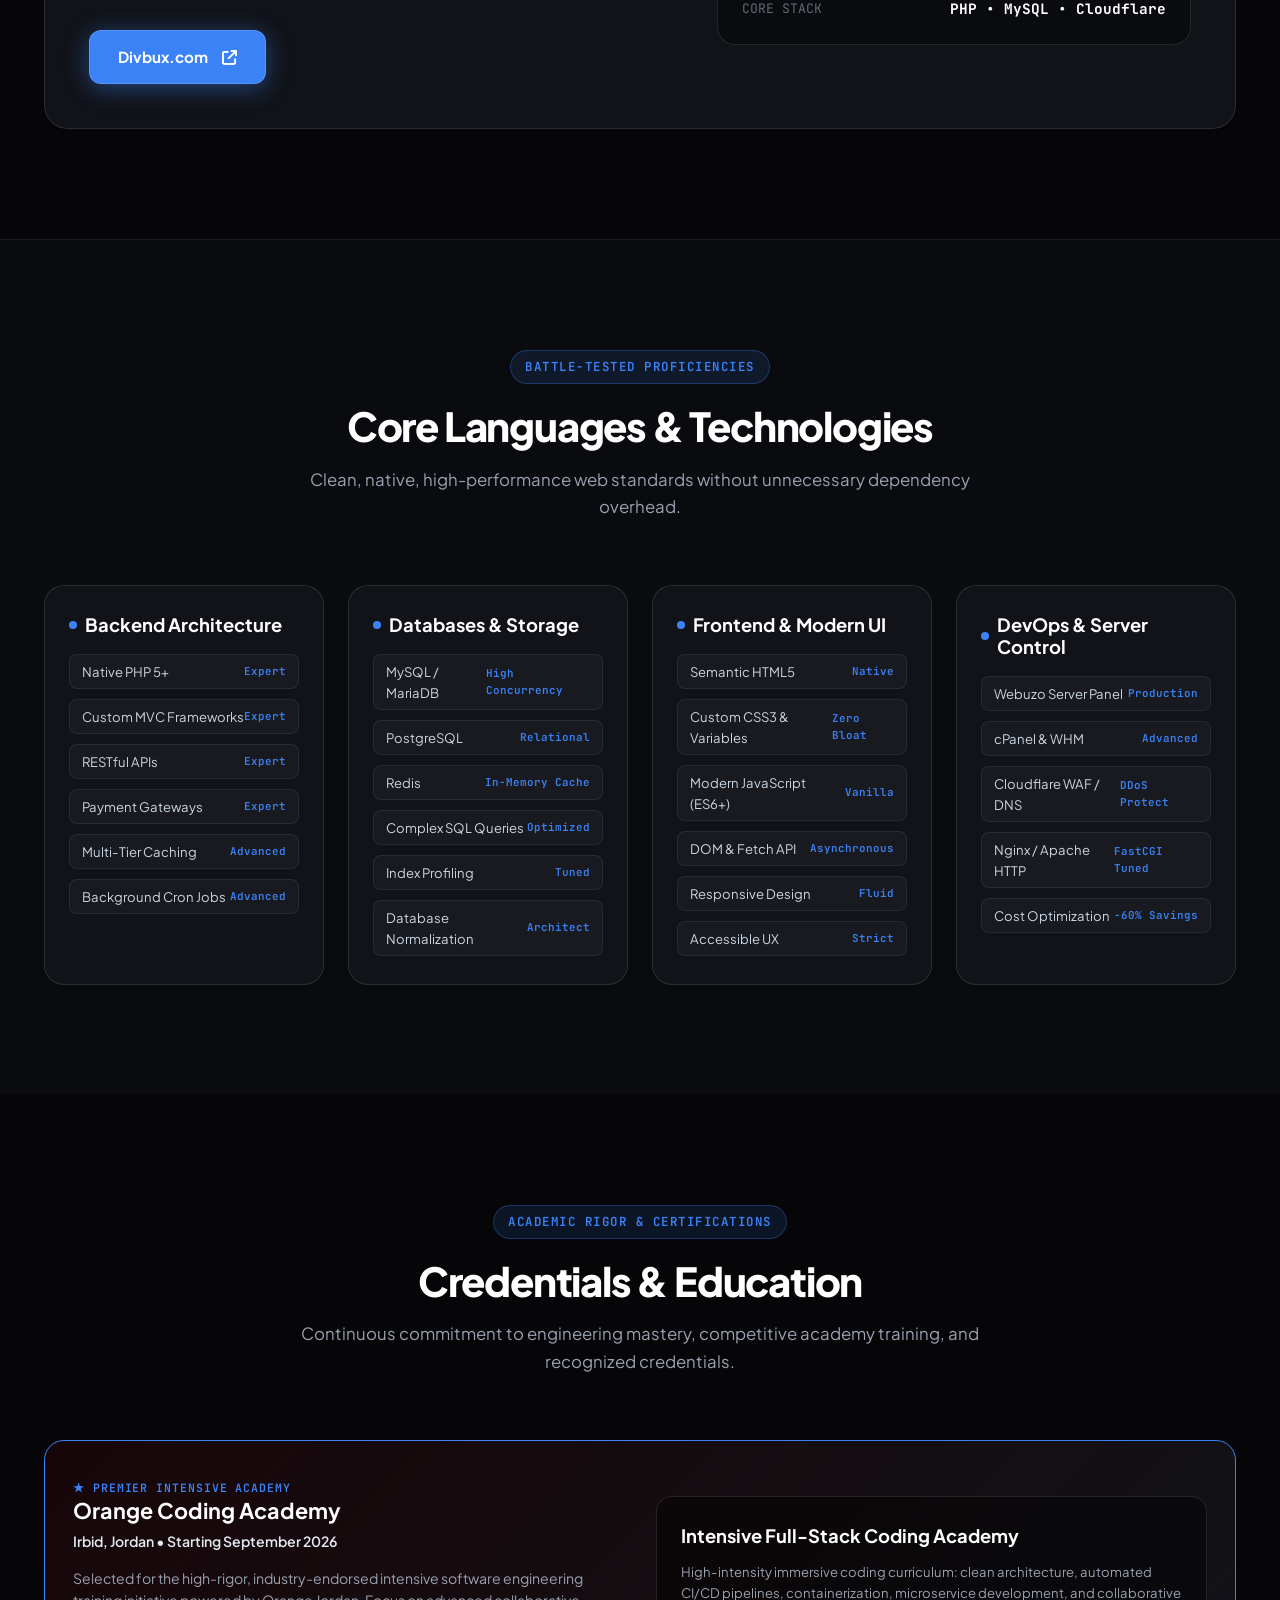
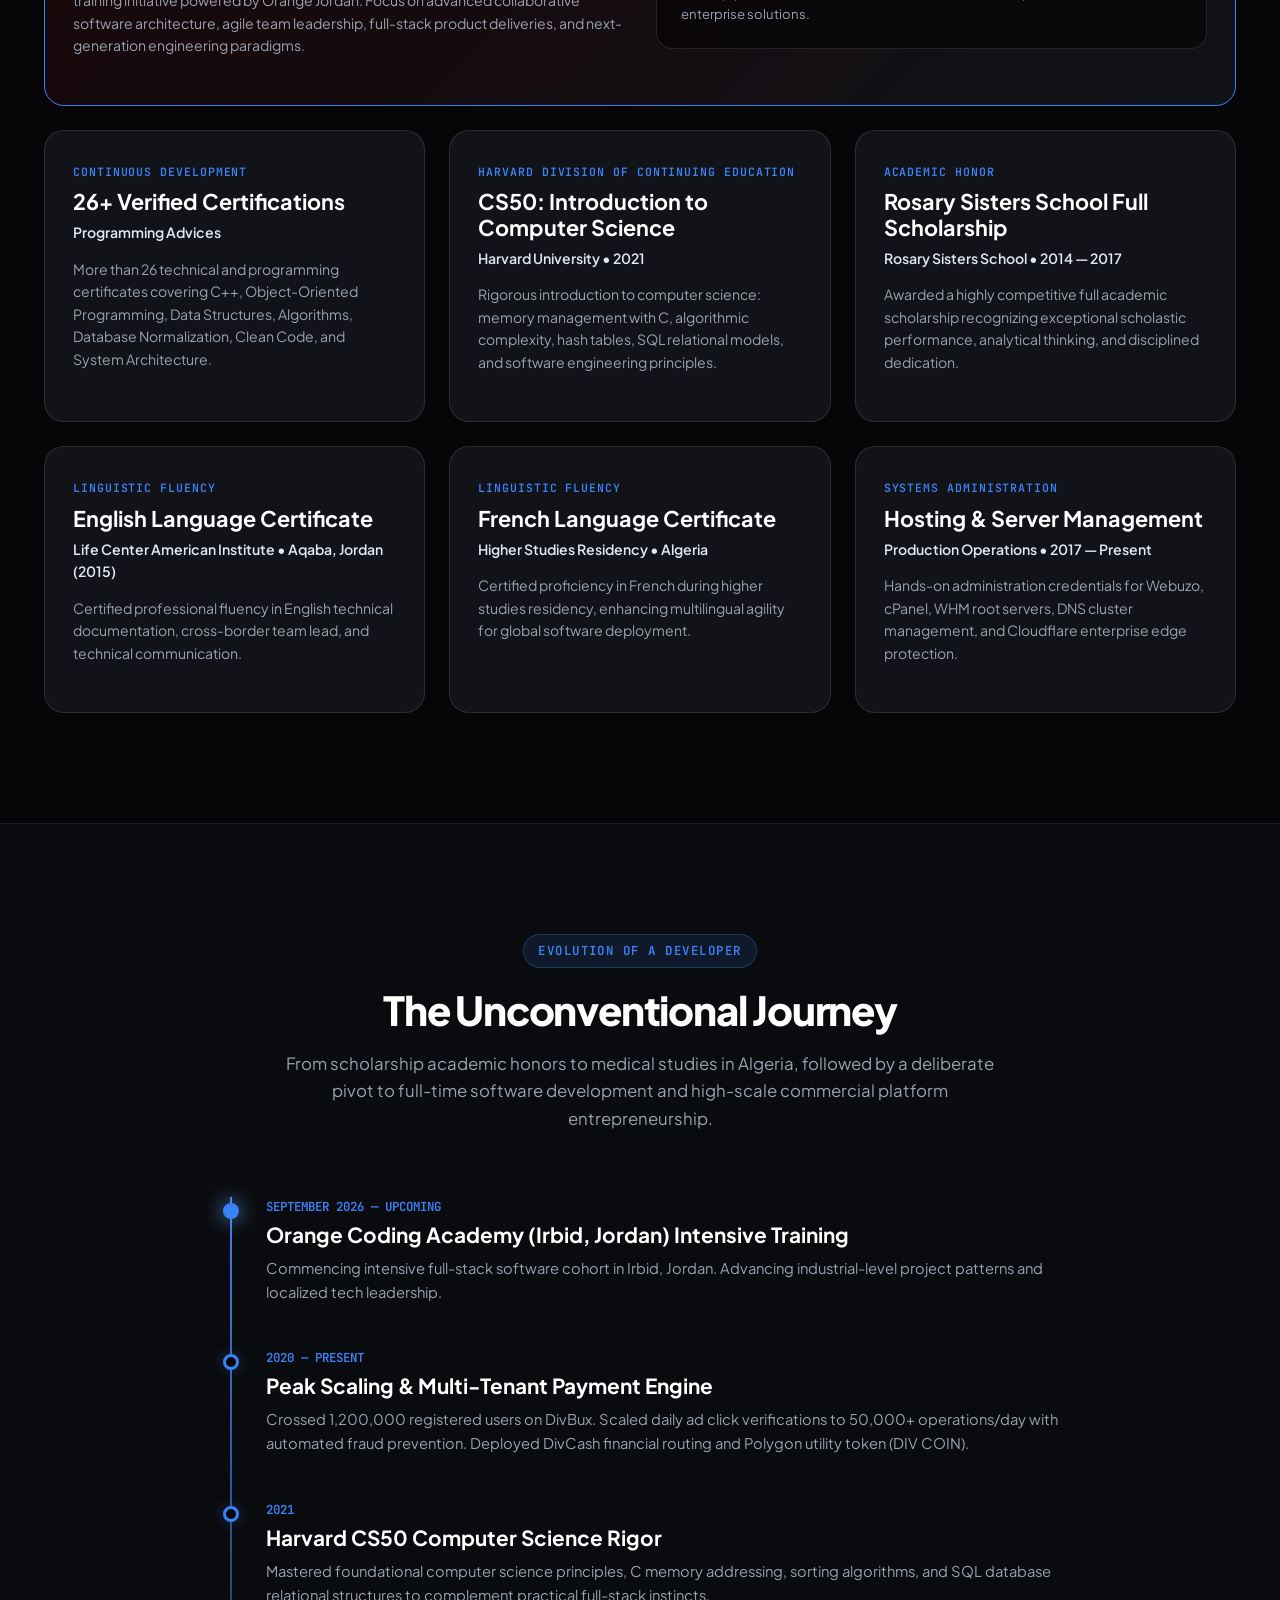
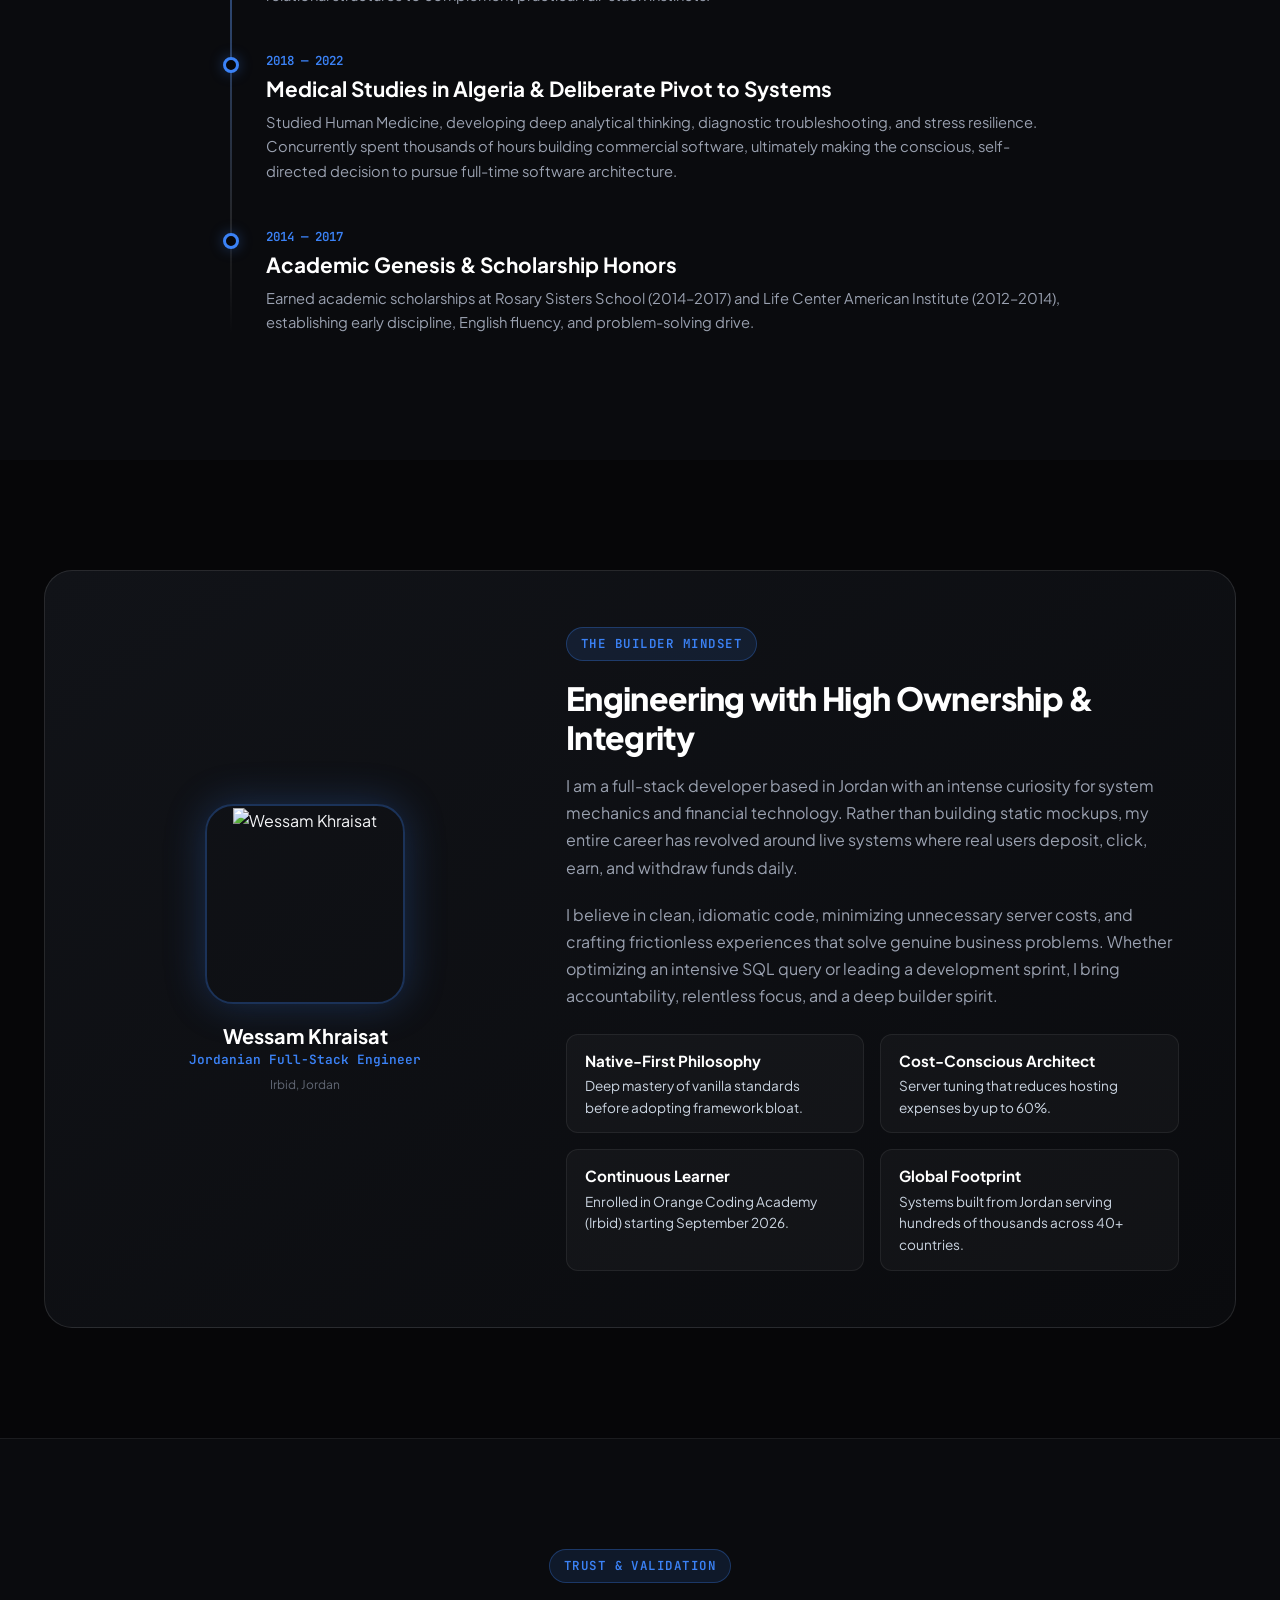
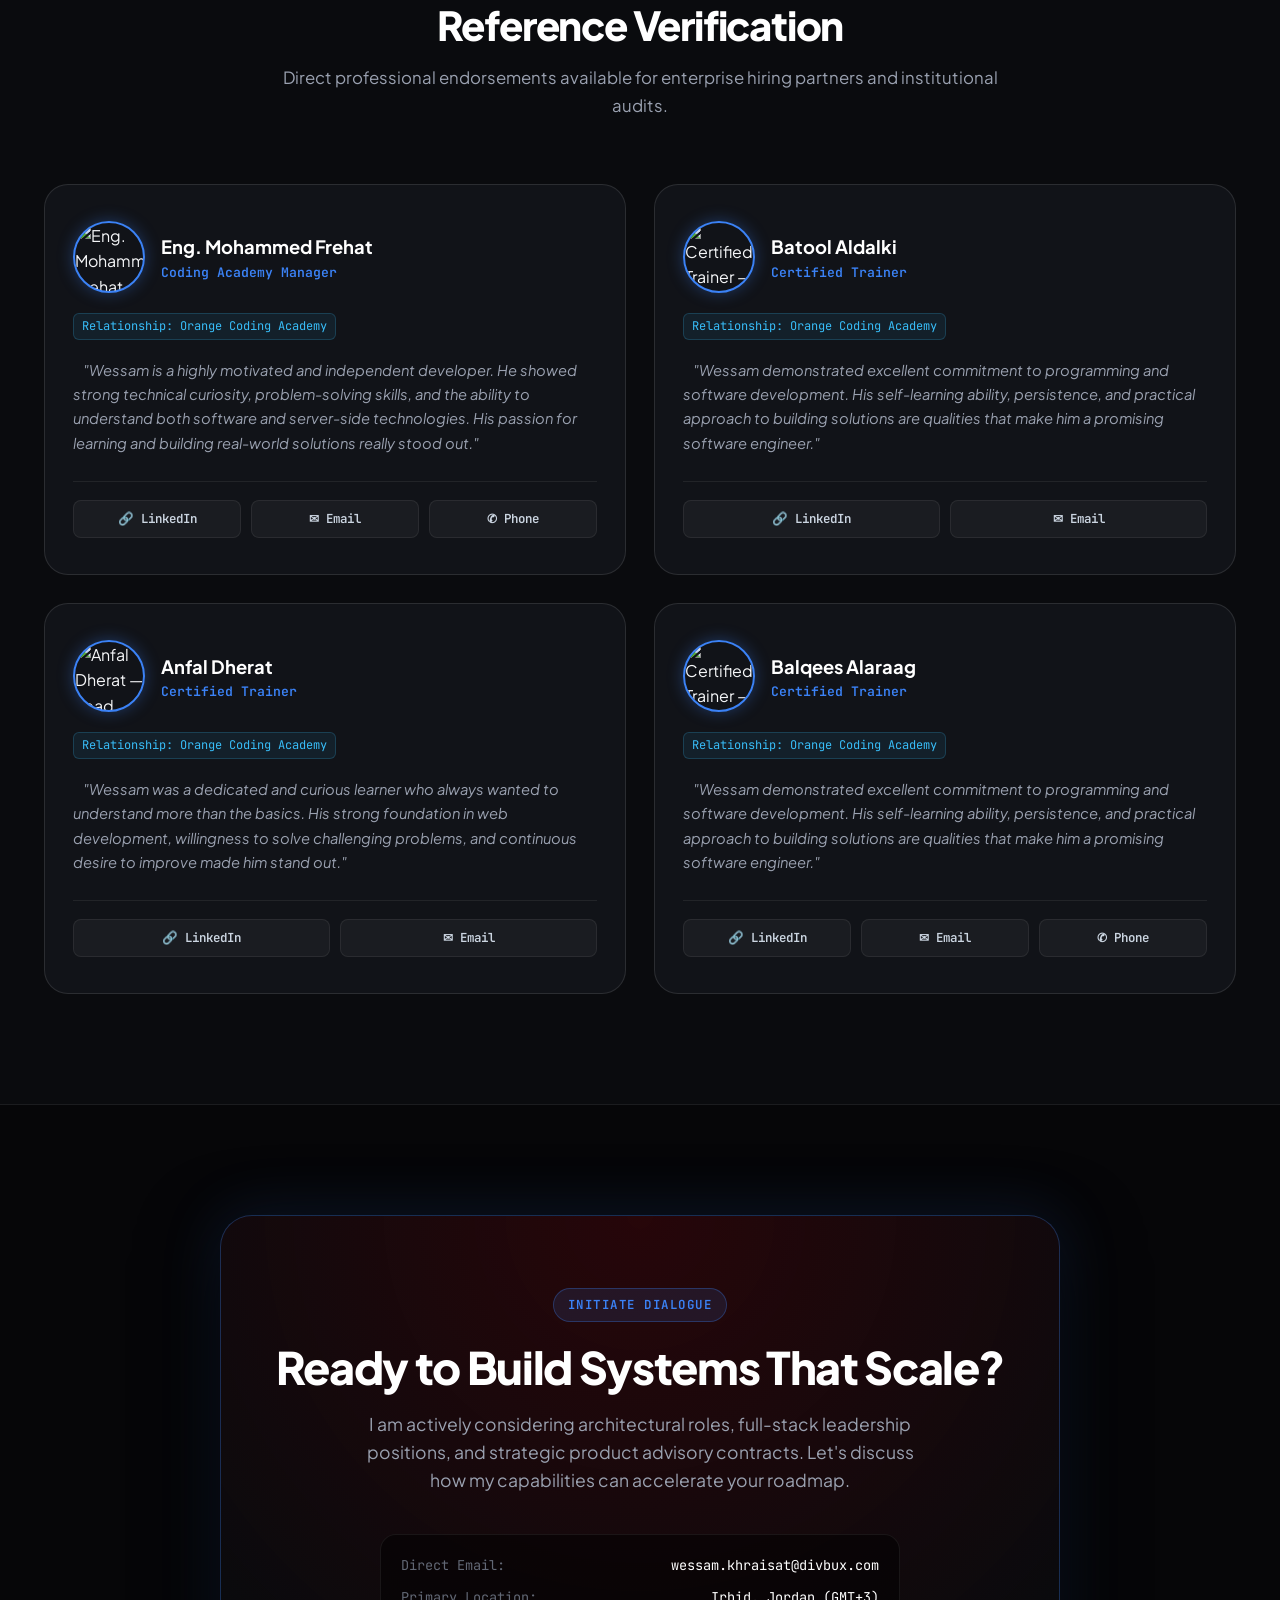
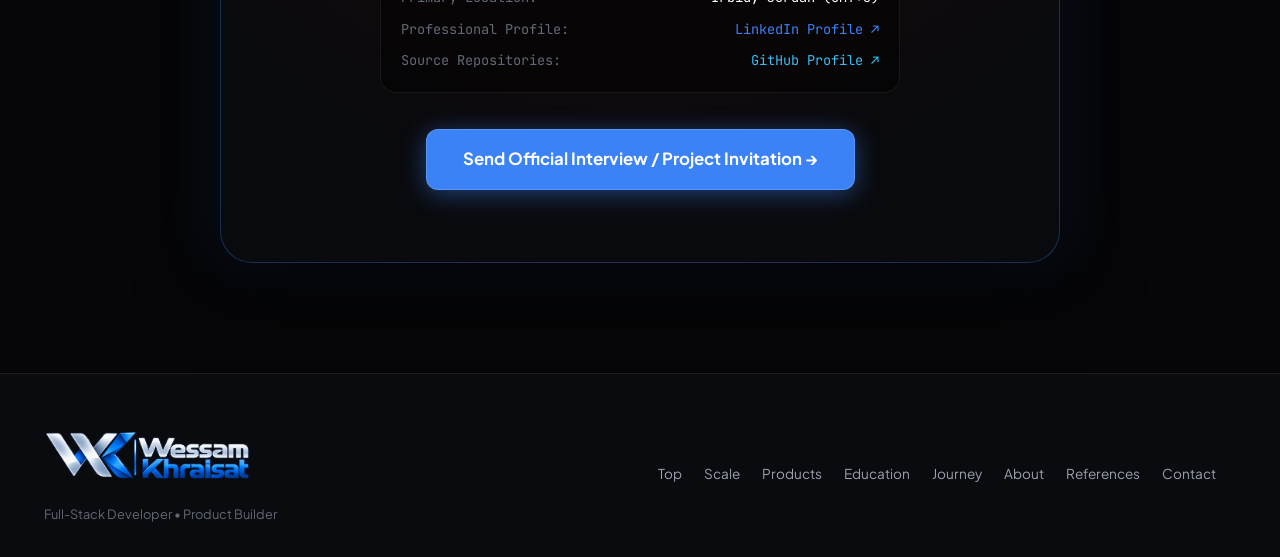
==== commit f68ecfa6: "add scroll-top btn" ====
--- a/blue/index.html
+++ b/blue/index.html
@@ -691,6 +691,10 @@
       </div>
       
     </div>
+
+    <a href="#hero" class="scroll-to-top" aria-label="Scroll to top">
+        <i class="fa-solid fa-arrow-up"></i>
+    </a>
   </footer>
   <script src="https://cdn.jsdelivr.net/npm/bootstrap@5.3.2/dist/js/bootstrap.bundle.min.js"></script>
 </body>
--- a/blue/assets/css/style.css
+++ b/blue/assets/css/style.css
@@ -1592,4 +1592,83 @@
 .footer-tagline {
   color: var(--text-dim);
   font-size: 0.8rem;
-}+}
+
+.scroll-to-top {
+    position: fixed;
+    right: 25px;
+    bottom: 25px;
+
+    width: 52px;
+    height: 52px;
+
+    display: flex;
+    align-items: center;
+    justify-content: center;
+
+    border: 1px solid rgba(255, 255, 255, 0.15);
+    border-radius: 16px;
+
+    background: rgba(15, 23, 42, 0.75);
+    backdrop-filter: blur(12px);
+    -webkit-backdrop-filter: blur(12px);
+
+    color: #ffffff;
+    font-size: 18px;
+
+    cursor: pointer;
+    z-index: 9999;
+
+    box-shadow:
+        0 8px 25px rgba(0, 0, 0, 0.25),
+        inset 0 1px 0 rgba(255, 255, 255, 0.08);
+
+    transition:
+        transform 0.35s cubic-bezier(0.16, 1, 0.3, 1),
+        background 0.3s ease,
+        box-shadow 0.3s ease,
+        border-color 0.3s ease;
+}
+
+/* Hover */
+.scroll-to-top:hover {
+    transform: translateY(-6px);
+
+    background: #3b82f6;
+
+    border-color: rgba(255, 255, 255, 0.3);
+
+    box-shadow:
+        0 15px 35px rgba(59, 130, 246, 0.35),
+        0 0 25px rgba(59, 130, 246, 0.2);
+}
+
+.scroll-to-top i {
+    transition:
+        transform 0.35s cubic-bezier(0.16, 1, 0.3, 1);
+}
+
+.scroll-to-top:hover i {
+    transform: translateY(-3px);
+}
+
+.scroll-to-top:active {
+    transform: translateY(-2px) scale(0.94);
+}
+
+.scroll-to-top:focus-visible {
+    outline: 2px solid #3b82f6;
+    outline-offset: 4px;
+}
+
+@media (max-width: 600px) {
+    .scroll-to-top {
+        right: 18px;
+        bottom: 18px;
+
+        width: 48px;
+        height: 48px;
+
+        border-radius: 14px;
+    }
+}
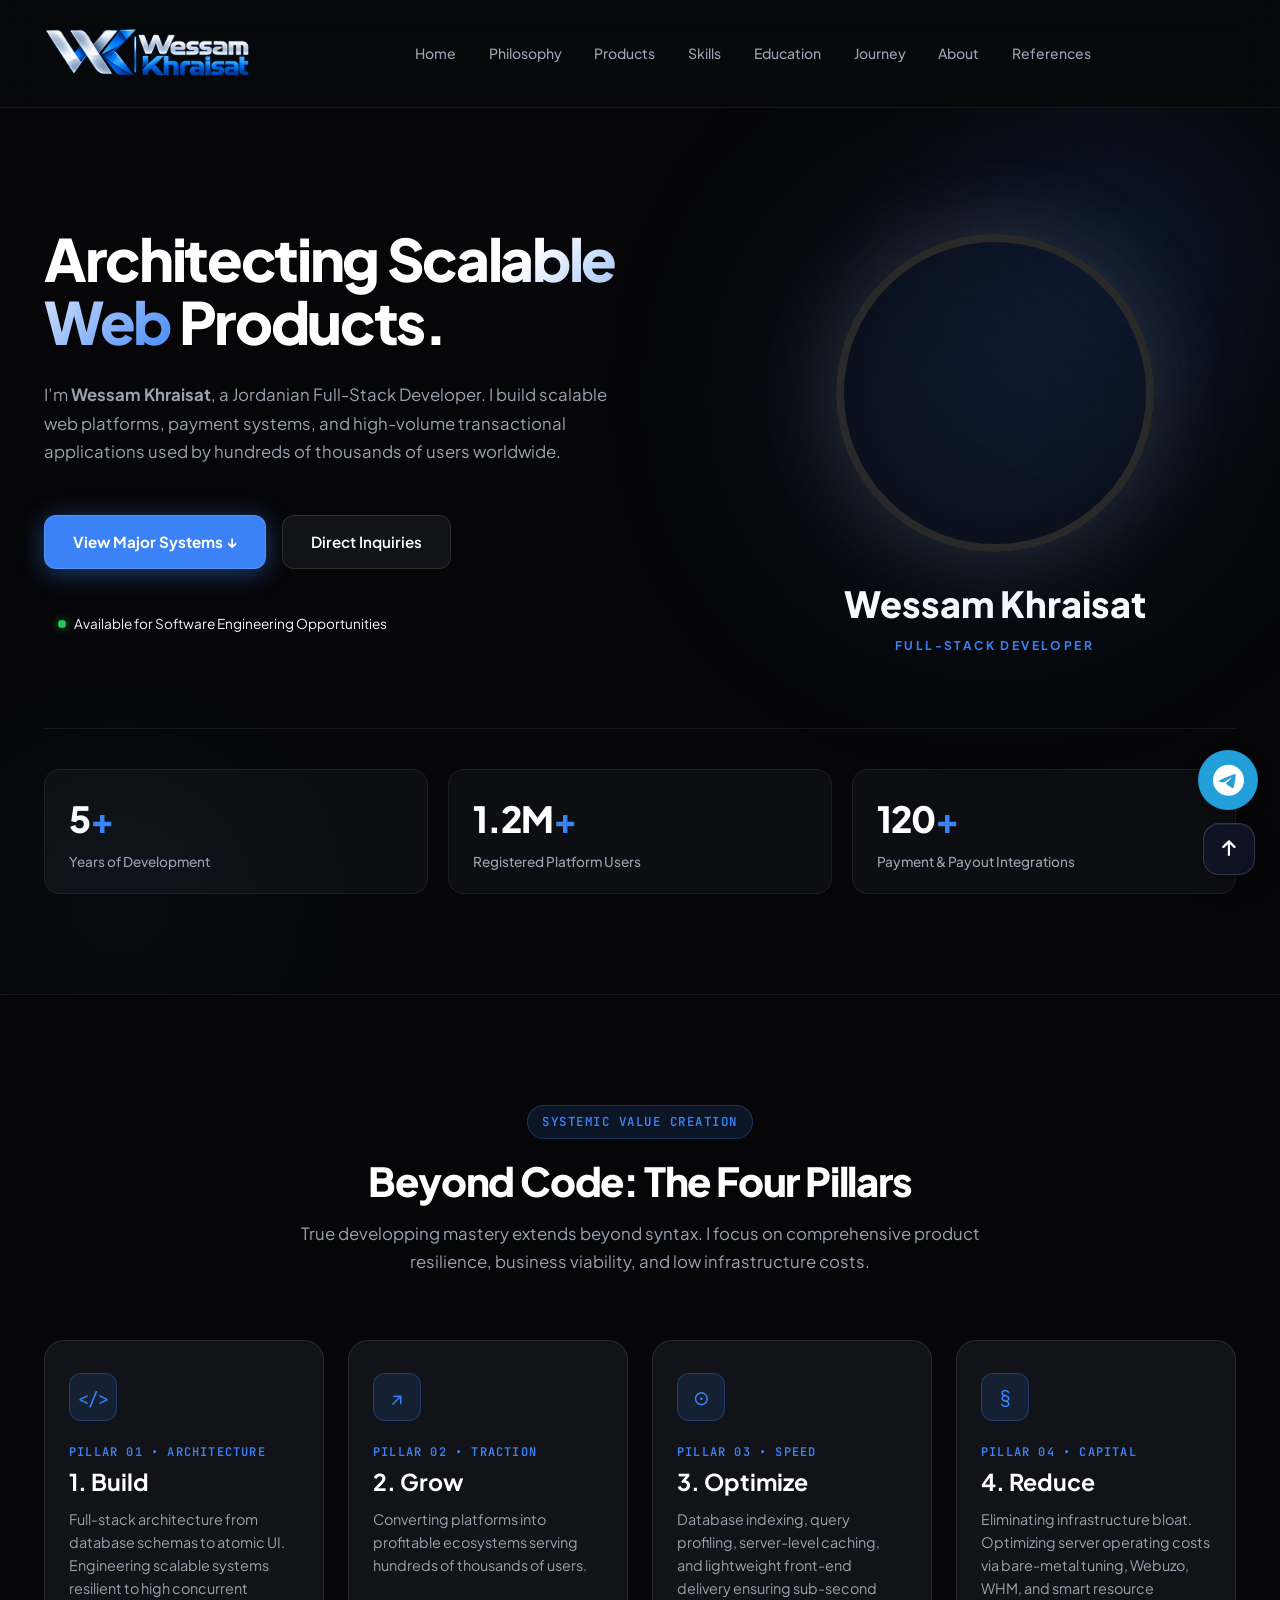
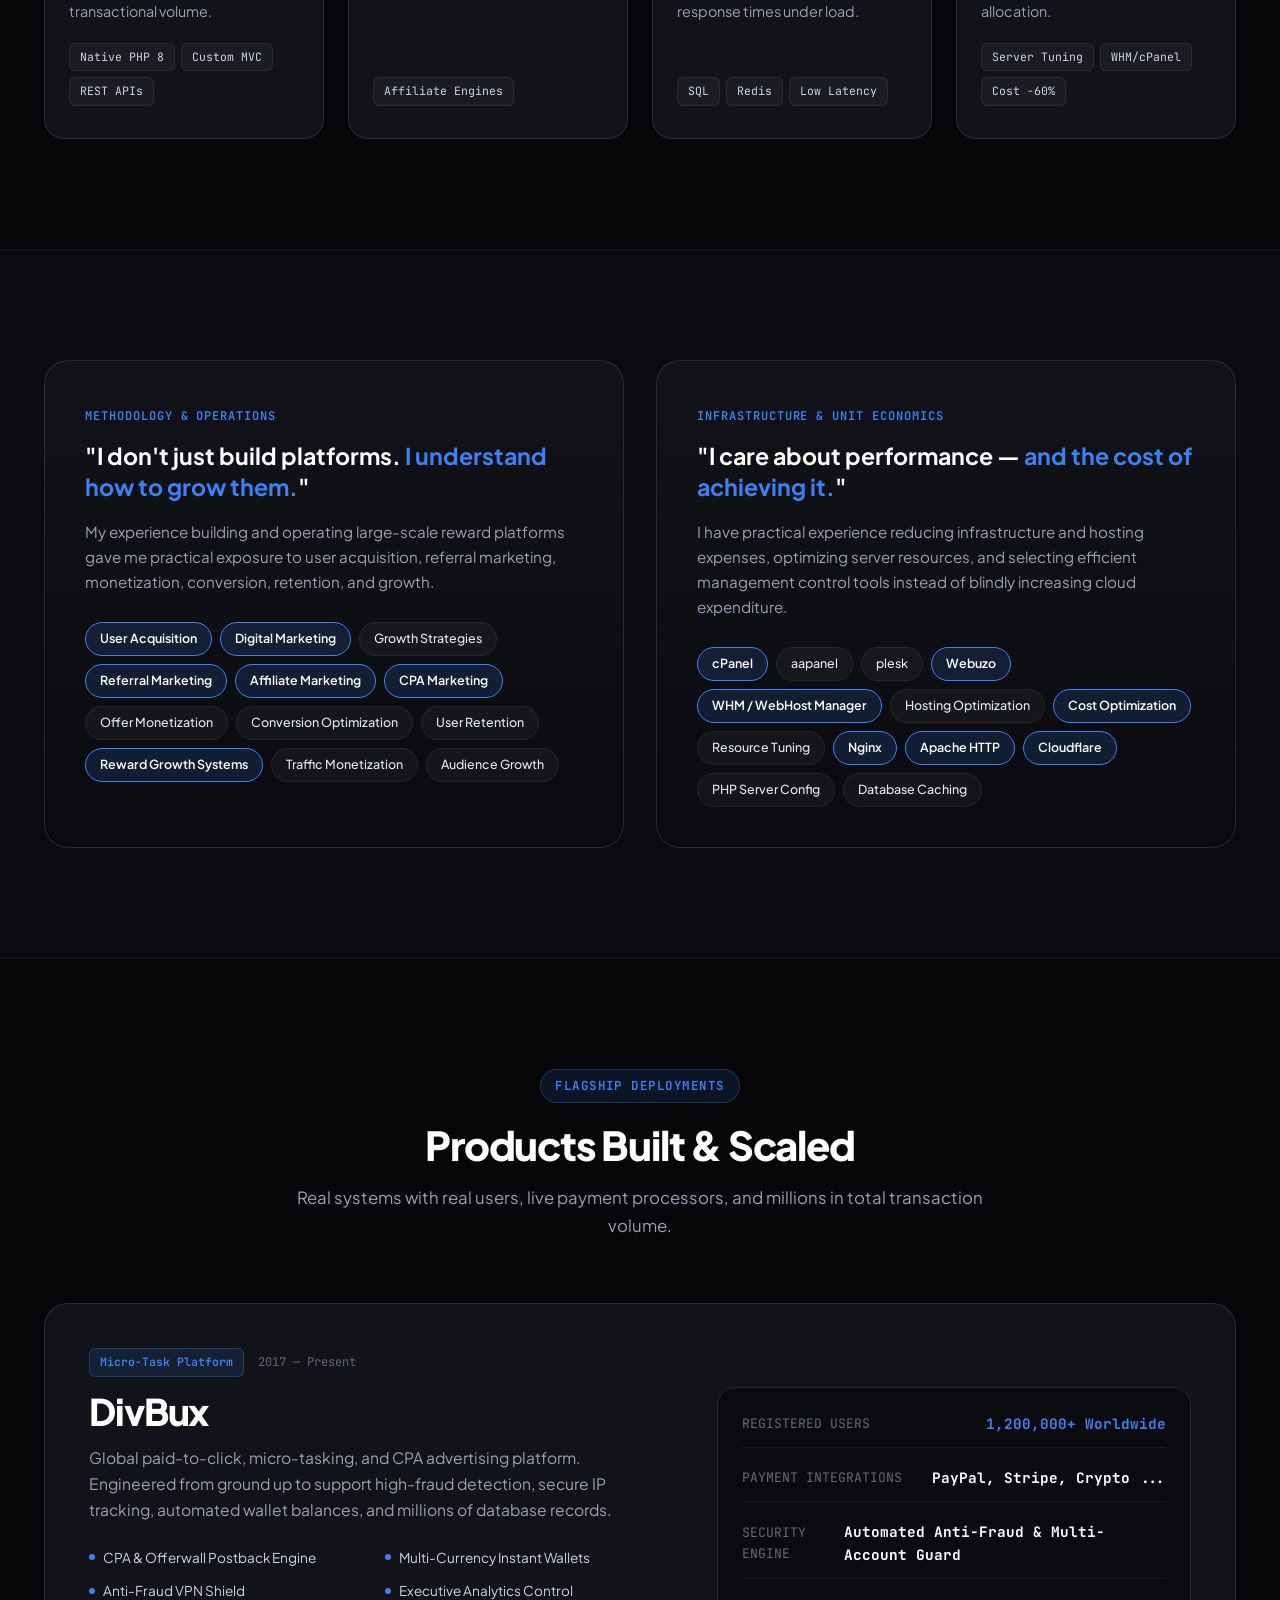
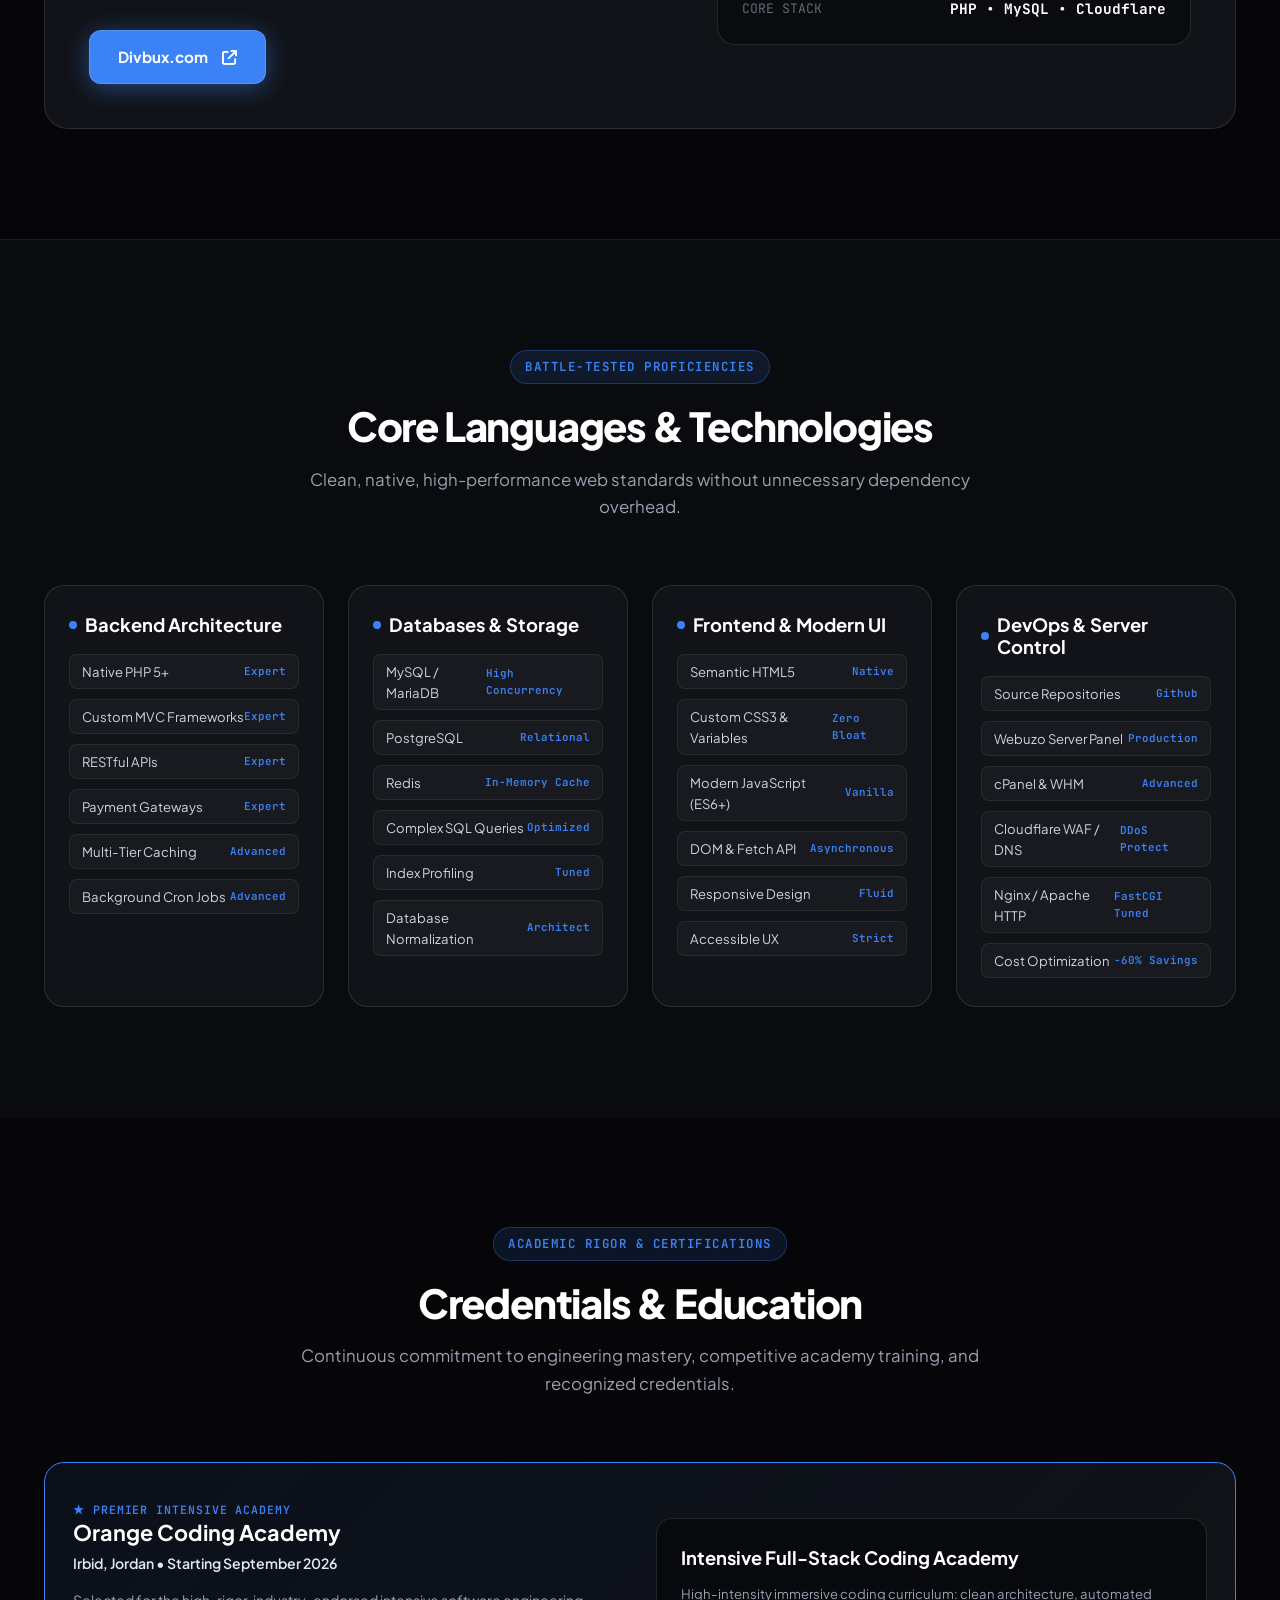
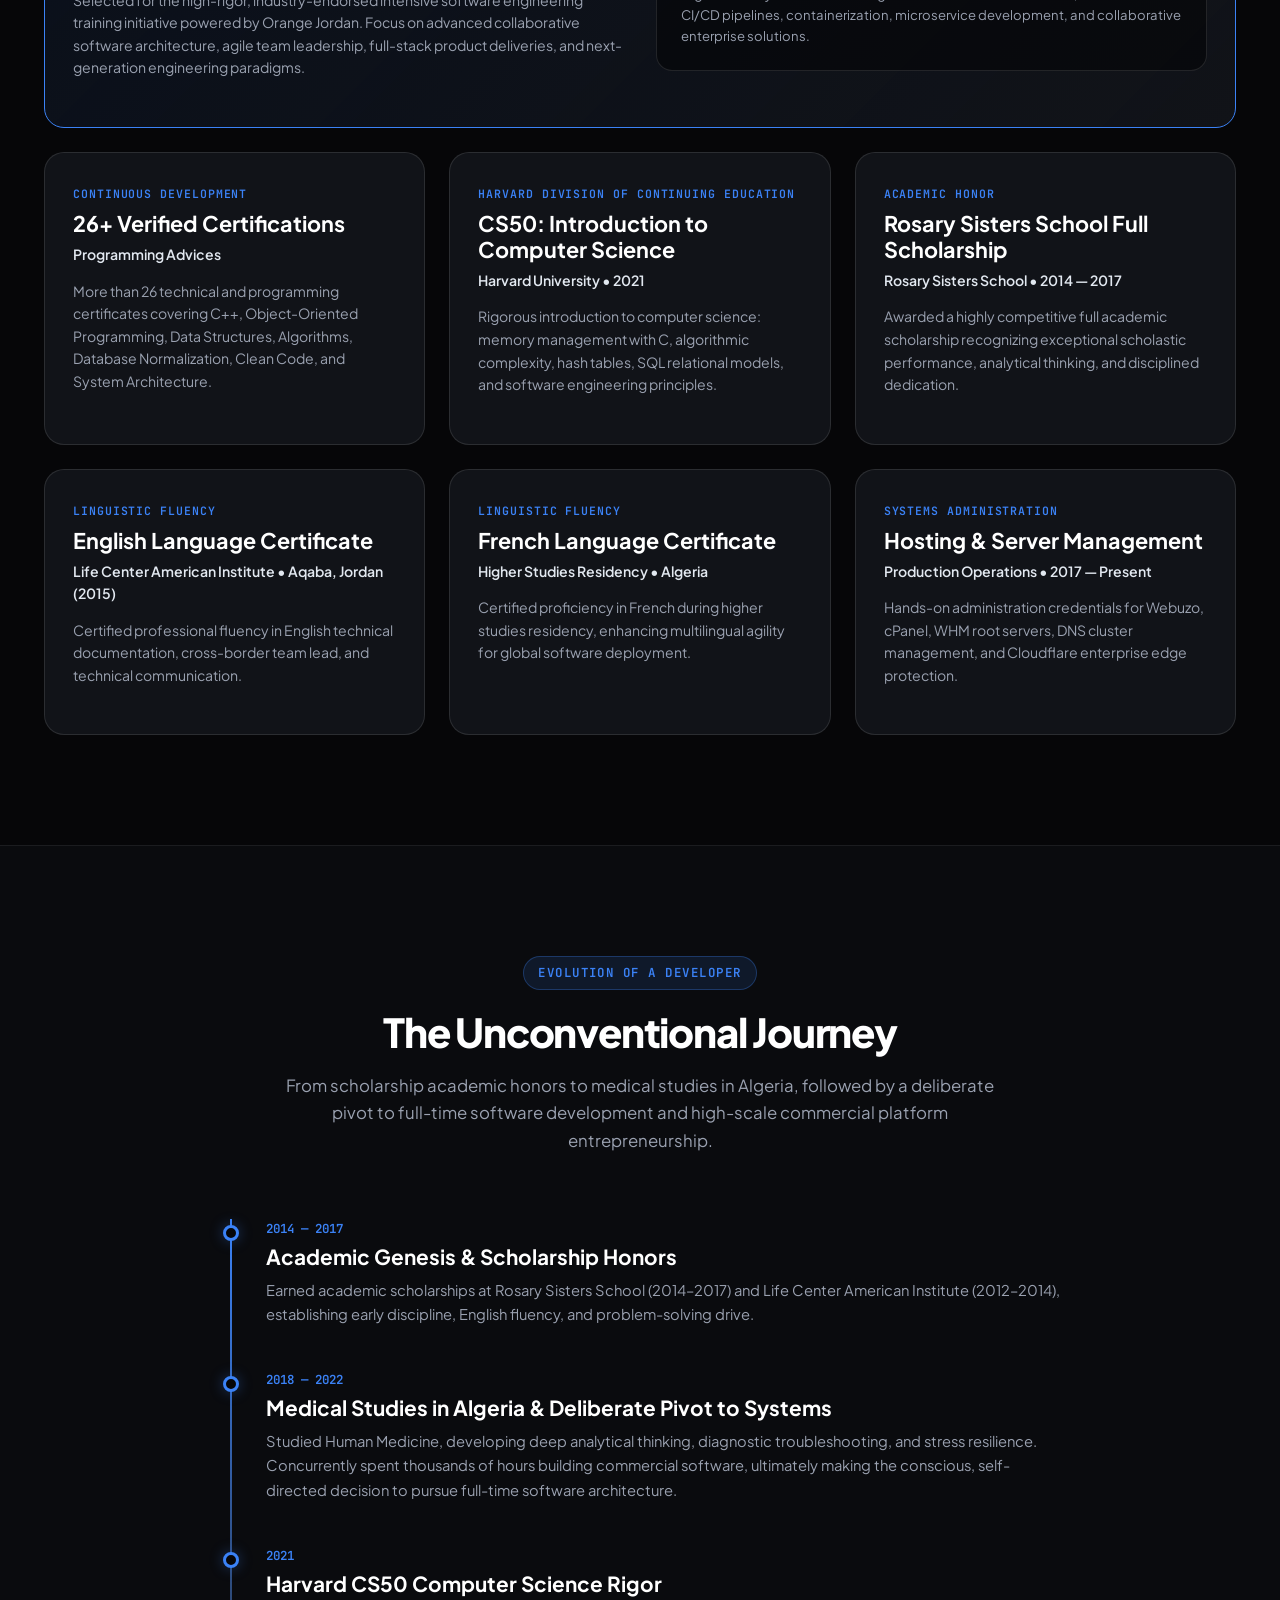
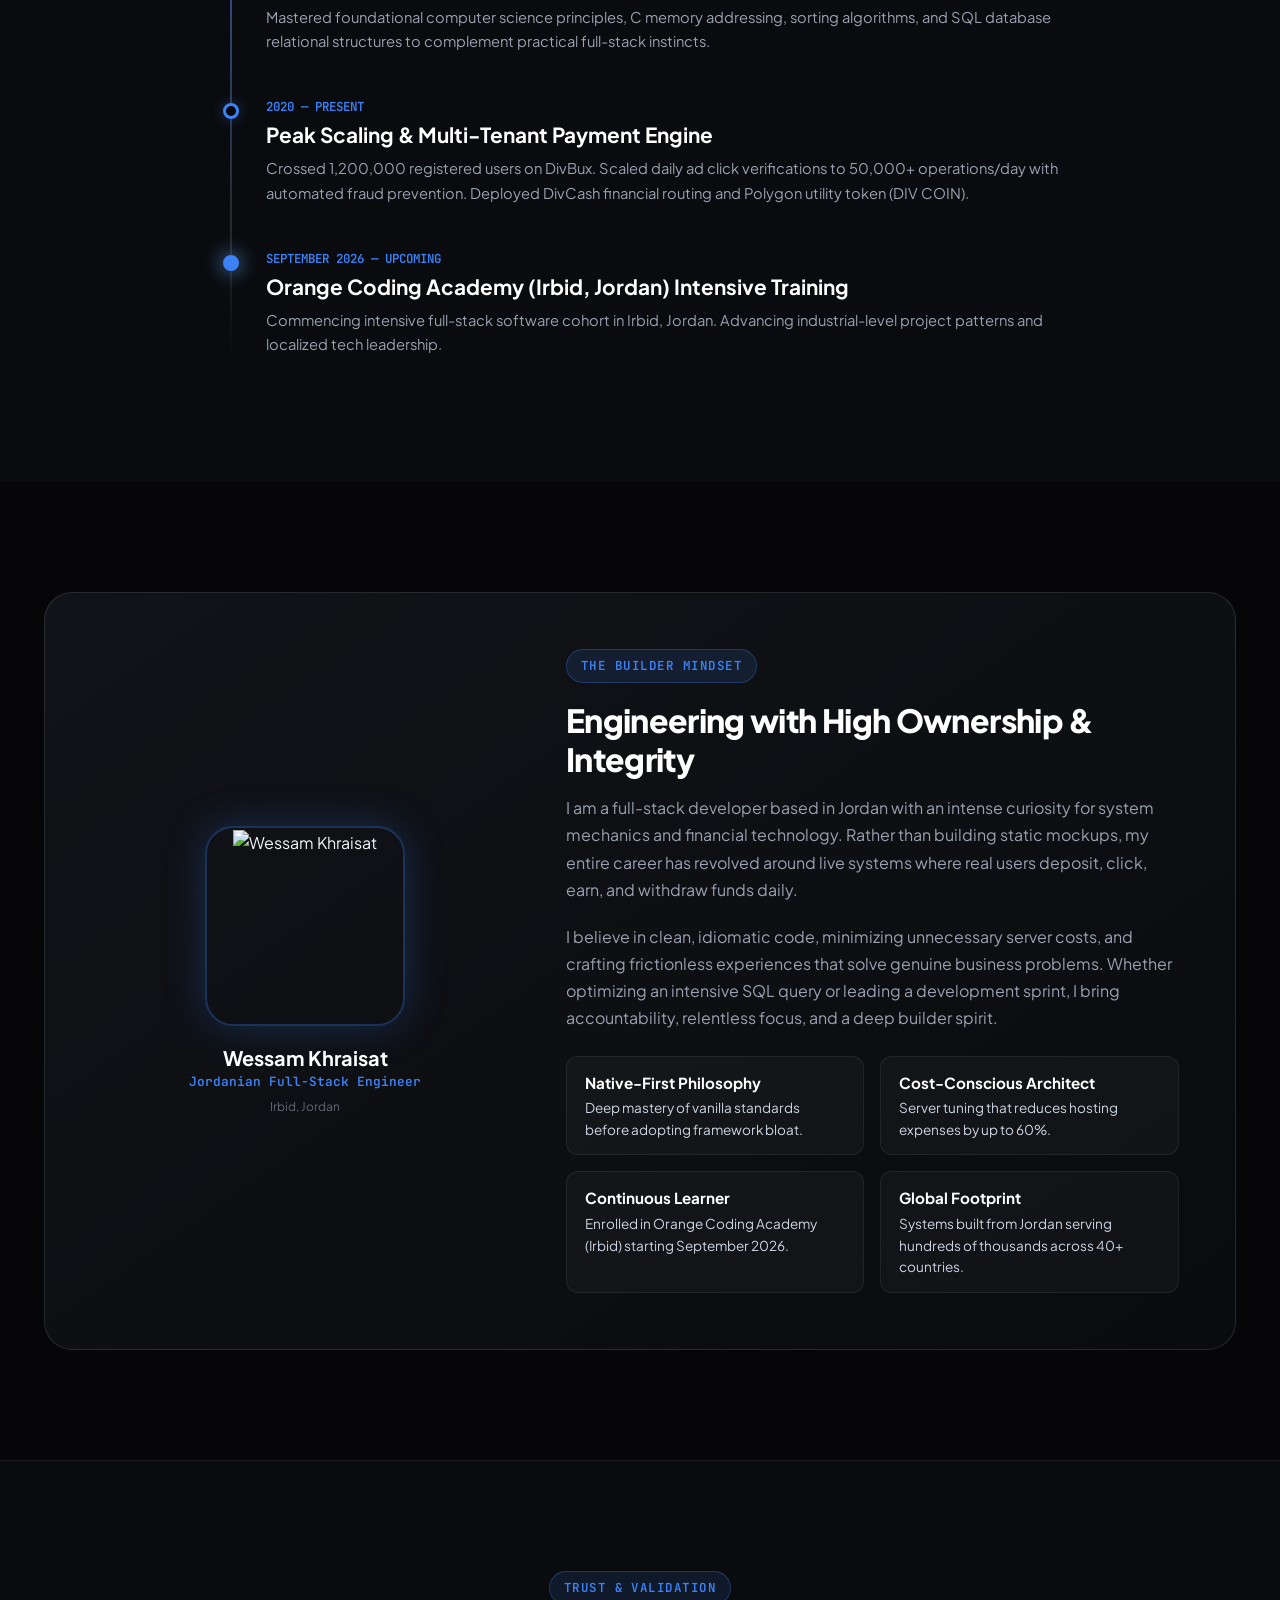
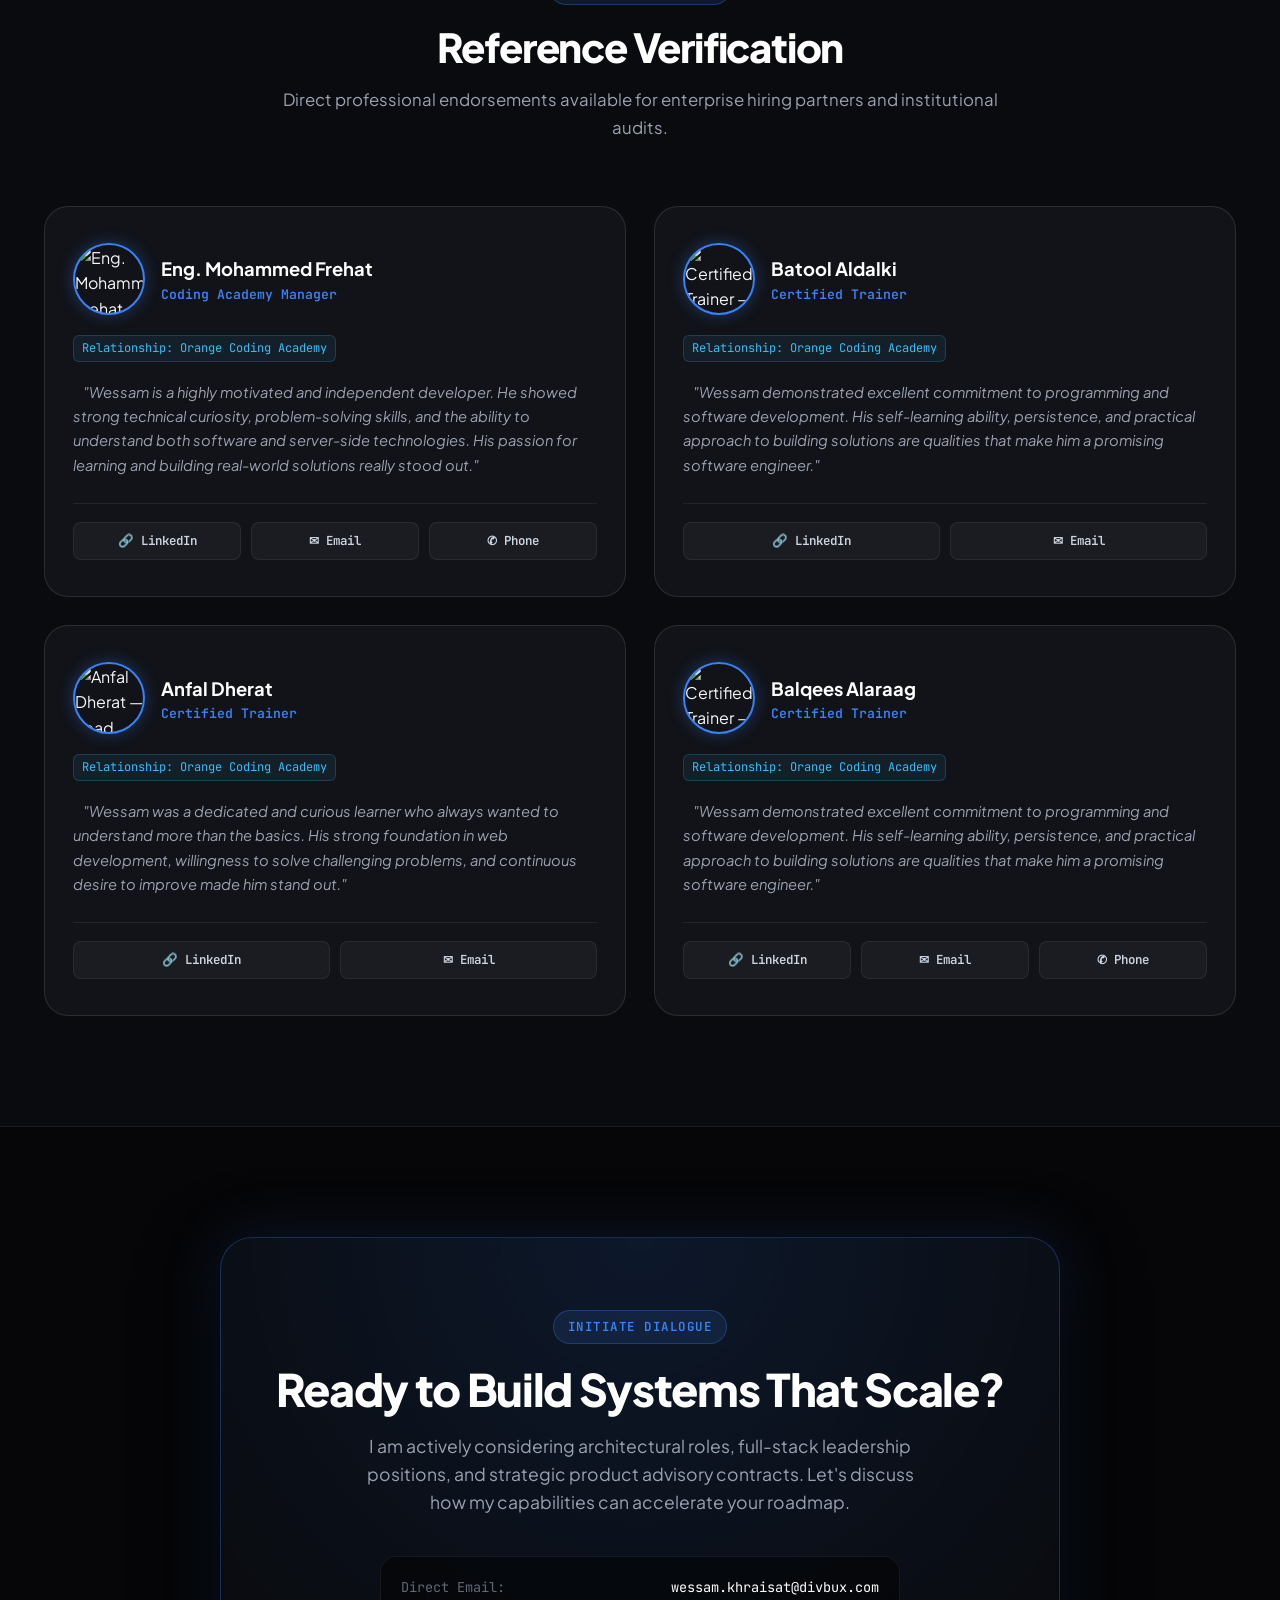
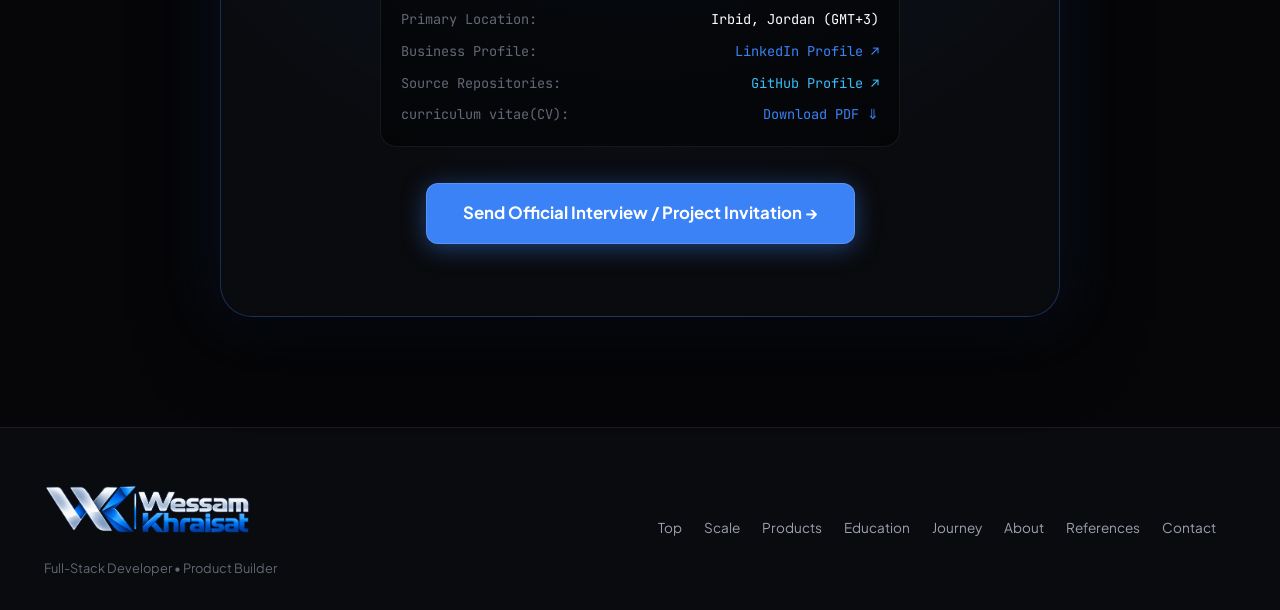
==== commit 1fb10917: "design edits" ====
--- a/blue/index.html
+++ b/blue/index.html
@@ -27,14 +27,14 @@
         <i class="text-white fs-1 fa-solid fa-bars"></i>
       </button>
       <div class="d-lg-flex justify-content-center align-items-center ms-auto gap-1 collapse navbar-collapse text-center" id="navbarSupportedContent">
-        <a class="nav-link" href="#hero">Home</a>
-        <a class="nav-link" href="#beyond-code">Philosophy</a>
-        <a class="nav-link" href="#products">Products</a>
-        <a class="nav-link" href="#skills">Skills</a>
-        <a class="nav-link" href="#education">Education</a>
-        <a class="nav-link" href="#journey">Journey</a>
-        <a class="nav-link" href="#about">About</a>
-        <a class="nav-link" href="#references">References</a>
+        <a class="nav-link" href="#hero" tabindex="0">Home</a>
+        <a class="nav-link" href="#beyond-code" tabindex="1">Philosophy</a>
+        <a class="nav-link" href="#products" tabindex="2">Products</a>
+        <a class="nav-link" href="#skills" tabindex="3">Skills</a>
+        <a class="nav-link" href="#education" tabindex="4">Education</a>
+        <a class="nav-link" href="#journey" tabindex="5">Journey</a>
+        <a class="nav-link" href="#about" tabindex="6">About</a>
+        <a class="nav-link" href="#references" tabindex="7">References</a>
       </div>
     </div>
   </nav>
@@ -179,10 +179,10 @@
           </p>
           <div class="pill-cloud">
             <span class="cloud-badge highlight">User Acquisition</span>
-            <span class="cloud-badge">Digital Marketing</span>
-            <span class="cloud-badge highlight">Growth Strategies</span>
-            <span class="cloud-badge">Referral Marketing</span>
-            <span class="cloud-badge">Affiliate Marketing</span>
+            <span class="cloud-badge highlight">Digital Marketing</span>
+            <span class="cloud-badge">Growth Strategies</span>
+            <span class="cloud-badge highlight">Referral Marketing</span>
+            <span class="cloud-badge highlight">Affiliate Marketing</span>
             <span class="cloud-badge highlight">CPA Marketing</span>
             <span class="cloud-badge">Offer Monetization</span>
             <span class="cloud-badge">Conversion Optimization</span>
@@ -202,14 +202,16 @@
             I have practical experience reducing infrastructure and hosting expenses, optimizing server resources, and selecting efficient management control tools instead of blindly increasing cloud expenditure.
           </p>
           <div class="pill-cloud">
+            <span class="cloud-badge highlight">cPanel</span>
+            <span class="cloud-badge">aapanel</span>
+            <span class="cloud-badge">plesk</span>
             <span class="cloud-badge highlight">Webuzo</span>
-            <span class="cloud-badge highlight">cPanel</span>
             <span class="cloud-badge highlight">WHM / WebHost Manager</span>
             <span class="cloud-badge">Hosting Optimization</span>
             <span class="cloud-badge highlight">Cost Optimization</span>
             <span class="cloud-badge">Resource Tuning</span>
-            <span class="cloud-badge">Nginx</span>
-            <span class="cloud-badge">Apache HTTP</span>
+            <span class="cloud-badge highlight">Nginx</span>
+            <span class="cloud-badge highlight">Apache HTTP</span>
             <span class="cloud-badge highlight">Cloudflare</span>
             <span class="cloud-badge">PHP Server Config</span>
             <span class="cloud-badge">Database Caching</span>
@@ -325,6 +327,7 @@
         <div class="skill-card">
           <h4 class="skill-card-title"><span class="skill-dot-indicator"></span> DevOps & Server Control</h4>
           <div class="skill-tags-flex">
+            <div class="skill-tag-item"><span>Source Repositories</span> <span class="skill-level-pill">Github</span></div>
             <div class="skill-tag-item"><span>Webuzo Server Panel</span> <span class="skill-level-pill">Production</span></div>
             <div class="skill-tag-item"><span>cPanel & WHM</span> <span class="skill-level-pill">Advanced</span></div>
             <div class="skill-tag-item"><span>Cloudflare WAF / DNS</span> <span class="skill-level-pill">DDoS Protect</span></div>
@@ -435,6 +438,42 @@
       </div>
 
       <div class="timeline-wrapper">
+
+        <div class="timeline-node">
+          <span class="timeline-dot"></span>
+          <div class="timeline-date">2014 &mdash; 2017</div>
+          <h3 class="timeline-title">Academic Genesis & Scholarship Honors</h3>
+          <p class="timeline-desc">
+            Earned academic scholarships at Rosary Sisters School (2014–2017) and Life Center American Institute (2012–2014), establishing early discipline, English fluency, and problem-solving drive.
+          </p>
+        </div>
+
+        <div class="timeline-node">
+          <span class="timeline-dot"></span>
+          <div class="timeline-date">2018 &mdash; 2022</div>
+          <h3 class="timeline-title">Medical Studies in Algeria & Deliberate Pivot to Systems</h3>
+          <p class="timeline-desc">
+            Studied Human Medicine, developing deep analytical thinking, diagnostic troubleshooting, and stress resilience. Concurrently spent thousands of hours building commercial software, ultimately making the conscious, self-directed decision to pursue full-time software architecture.
+          </p>
+        </div>
+
+        <div class="timeline-node">
+          <span class="timeline-dot"></span>
+          <div class="timeline-date">2021</div>
+          <h3 class="timeline-title">Harvard CS50 Computer Science Rigor</h3>
+          <p class="timeline-desc">
+            Mastered foundational computer science principles, C memory addressing, sorting algorithms, and SQL database relational structures to complement practical full-stack instincts.
+          </p>
+        </div>
+
+        <div class="timeline-node">
+          <span class="timeline-dot"></span>
+          <div class="timeline-date">2020 &mdash; PRESENT</div>
+          <h3 class="timeline-title">Peak Scaling & Multi-Tenant Payment Engine</h3>
+          <p class="timeline-desc">
+            Crossed 1,200,000 registered users on DivBux. Scaled daily ad click verifications to 50,000+ operations/day with automated fraud prevention. Deployed DivCash financial routing and Polygon utility token (DIV COIN).
+          </p>
+        </div>
         
         <div class="timeline-node upcoming">
           <span class="timeline-dot"></span>
@@ -445,42 +484,6 @@
           </p>
         </div>
 
-        <div class="timeline-node">
-          <span class="timeline-dot"></span>
-          <div class="timeline-date">2020 &mdash; PRESENT</div>
-          <h3 class="timeline-title">Peak Scaling & Multi-Tenant Payment Engine</h3>
-          <p class="timeline-desc">
-            Crossed 1,200,000 registered users on DivBux. Scaled daily ad click verifications to 50,000+ operations/day with automated fraud prevention. Deployed DivCash financial routing and Polygon utility token (DIV COIN).
-          </p>
-        </div>
-
-        <div class="timeline-node">
-          <span class="timeline-dot"></span>
-          <div class="timeline-date">2021</div>
-          <h3 class="timeline-title">Harvard CS50 Computer Science Rigor</h3>
-          <p class="timeline-desc">
-            Mastered foundational computer science principles, C memory addressing, sorting algorithms, and SQL database relational structures to complement practical full-stack instincts.
-          </p>
-        </div>
-
-        <div class="timeline-node">
-          <span class="timeline-dot"></span>
-          <div class="timeline-date">2018 &mdash; 2022</div>
-          <h3 class="timeline-title">Medical Studies in Algeria & Deliberate Pivot to Systems</h3>
-          <p class="timeline-desc">
-            Studied Human Medicine, developing deep analytical thinking, diagnostic troubleshooting, and stress resilience. Concurrently spent thousands of hours building commercial software, ultimately making the conscious, self-directed decision to pursue full-time software architecture.
-          </p>
-        </div>
-
-        <div class="timeline-node">
-          <span class="timeline-dot"></span>
-          <div class="timeline-date">2014 &mdash; 2017</div>
-          <h3 class="timeline-title">Academic Genesis & Scholarship Honors</h3>
-          <p class="timeline-desc">
-            Earned academic scholarships at Rosary Sisters School (2014–2017) and Life Center American Institute (2012–2014), establishing early discipline, English fluency, and problem-solving drive.
-          </p>
-        </div>
-
       </div>
     </div>
   </section>
@@ -649,12 +652,18 @@
             <span class="contact-detail-value">Irbid, Jordan (GMT+3)</span>
           </div>
           <div class="contact-detail-row">
-            <span class="contact-detail-label">Professional Profile:</span>
+            <span class="contact-detail-label">Business Profile:</span>
             <a href="https://www.linkedin.com/in/divbux/" target="_blank" class="contact-detail-link">LinkedIn Profile &nearr;</a>
           </div>
           <div class="contact-detail-row">
             <span class="contact-detail-label">Source Repositories:</span>
             <a href="https://github.com/wessamkhraisat98-creator" target="_blank" class="contact-detail-link github-link">GitHub Profile &nearr;</a>
+          </div>
+
+          
+          <div class="contact-detail-row">
+            <span class="contact-detail-label">curriculum vitae(CV):</span>
+            <a href="assets/Wessam_Khraisat_EN_CV.pdf" target="_blank" download class="contact-detail-link">Download PDF &#8659;</a>
           </div>
         </div>
 
@@ -695,6 +704,51 @@
     <a href="#hero" class="scroll-to-top" aria-label="Scroll to top">
         <i class="fa-solid fa-arrow-up"></i>
     </a>
+
+    <div class="contact-float">
+
+   
+
+      <a href="https://t.me/divbux"
+            class="contact-main whatsapp-float"
+            target="_blank"
+            rel="noopener noreferrer"
+            aria-label="Telegram">
+              <i class="fa-brands fa-telegram"></i>
+          </a>
+
+      <div class="contact-options">
+
+          <a href="https://wa.me/213540154968"
+            class="contact-option whatsapp"
+            target="_blank"
+            rel="noopener noreferrer"
+            aria-label="WhatsApp">
+              <i class="fa-brands fa-whatsapp"></i>
+              <span>WhatsApp</span>
+          </a>
+
+          <a href="https://m.me/divbux"
+            class="contact-option messenger"
+            target="_blank"
+            rel="noopener noreferrer"
+            aria-label="Messenger">
+              <i class="fa-brands fa-facebook-messenger"></i>
+              <span>Messenger</span>
+          </a>
+
+          <a href="https://t.me/divbux"
+            class="contact-option telegram"
+            target="_blank"
+            rel="noopener noreferrer"
+            aria-label="Telegram">
+              <i class="fa-brands fa-telegram"></i>
+              <span>Telegram</span>
+          </a>
+
+      </div>
+
+  </div>
   </footer>
   <script src="https://cdn.jsdelivr.net/npm/bootstrap@5.3.2/dist/js/bootstrap.bundle.min.js"></script>
 </body>
--- a/blue/assets/css/style.css
+++ b/blue/assets/css/style.css
@@ -59,11 +59,18 @@
   --bg-contact-details: rgba(0, 0, 0, 0.5);
   --bg-featured-aside: rgba(0, 0, 0, 0.45);
   --bg-portrait-ping: rgba(0, 0, 0, 0.6);
-  --bg-overlay-gradient: linear-gradient(to top, rgba(6, 6, 8, 0.95) 0%, rgba(6, 6, 8, 0.7) 65%, transparent 100%);
-  --bg-contact-gradient: radial-gradient(circle at top, rgba(229, 9, 20, 0.15) 0%, rgba(10, 11, 14, 0.95) 75%);
+  --bg-overlay-gradient: linear-gradient(to top, rgba(6, 6, 8, 0.95) 0%, rgba(6, 6, 8, 0.7) 65%, transparent 100%);--bg-contact-gradient: radial-gradient(
+    circle at top,
+    rgba(59, 130, 246, 0.15) 0%,
+    rgba(10, 11, 14, 0.95) 75%
+);
   --bg-expertise-gradient: linear-gradient(180deg, var(--bg-surface-1) 0%, var(--bg-surface-0) 100%);
   --bg-about-gradient: linear-gradient(145deg, var(--bg-surface-1), var(--bg-surface-0));
-  --bg-credential-featured: linear-gradient(135deg, rgba(229, 9, 20, 0.08) 0%, var(--bg-surface-1) 100%);
+ --bg-credential-featured: linear-gradient(
+    135deg,
+    rgba(59, 130, 246, 0.08) 0%,
+    var(--bg-surface-1) 100%
+);
   --bg-timeline-gradient: linear-gradient(180deg, var(--red) 0%, var(--border-card) 85%, transparent 100%);
   --bg-red-gradient: linear-gradient(135deg, var(--red), var(--red-gradient-end));
   --bg-hero-gradient: linear-gradient(135deg, #ffffff 40%, var(--red) 100%);
@@ -821,7 +828,7 @@
 }
 
 .cloud-badge.highlight {
-  background: rgba(229, 9, 20, 0.15);
+  background: rgba(59, 130, 246, 0.15);
   border-color: var(--border-red-strong);
   color: var(--text-white);
   font-weight: 600;
@@ -1672,3 +1679,162 @@
         border-radius: 14px;
     }
 }
+.contact-float {
+    position: fixed;
+    right: 22px;
+    bottom: 90px;
+    z-index: 9999;
+
+    width: 60px;
+    height: 60px;
+}
+
+.whatsapp-float {
+    position: absolute;
+    inset: 0;
+
+    width: 60px;
+    height: 60px;
+
+    background: #229ed9;
+    color: #fff;
+
+    border-radius: 50%;
+
+    display: flex;
+    align-items: center;
+    justify-content: center;
+
+    font-size: 32px;
+    text-decoration: none;
+
+    box-shadow: 0 4px 15px rgba(0, 0, 0, 0.25);
+
+    transition:
+        transform 0.35s cubic-bezier(0.16, 1, 0.3, 1),
+        box-shadow 0.35s ease,
+        background 0.35s ease;
+}
+
+.whatsapp-float:hover {
+    background: #20ba5a;
+    color: #fff;
+
+    transform: scale(1.08);
+
+    box-shadow:
+        0 8px 25px rgba(37, 211, 102, 0.35);
+}
+
+
+.contact-options {
+    position: absolute;
+
+    right: 5px;
+    bottom: 70px;
+
+    display: flex;
+    flex-direction: column;
+    align-items: flex-end;
+    gap: 10px;
+
+    pointer-events: none;
+}
+
+
+.contact-option {
+    display: flex;
+    align-items: center;
+    gap: 10px;
+
+    text-decoration: none;
+
+    opacity: 0;
+    transform: translateY(15px) scale(0.7);
+
+    pointer-events: none;
+
+    transition:
+        opacity 0.35s ease,
+        transform 0.45s cubic-bezier(0.16, 1, 0.3, 1);
+}
+
+
+.contact-option i {
+    width: 48px;
+    height: 48px;
+
+    display: flex;
+    align-items: center;
+    justify-content: center;
+
+    border-radius: 50%;
+
+    color: #fff;
+    font-size: 23px;
+
+    box-shadow:
+        0 5px 18px rgba(0, 0, 0, 0.25);
+
+    transition: transform 0.25s ease;
+}
+
+
+.contact-option span {
+    padding: 7px 12px;
+
+    border-radius: 8px;
+
+    background: rgba(20, 20, 20, 0.9);
+    color: #fff;
+
+    font-size: 13px;
+    font-weight: 600;
+
+    white-space: nowrap;
+
+    box-shadow:
+        0 4px 15px rgba(0, 0, 0, 0.15);
+}
+
+
+.contact-option.whatsapp i {
+    background: #25d366;
+}
+
+.contact-option.messenger i {
+    background: #0084ff;
+}
+
+.contact-option.telegram i {
+    background: #229ed9;
+}
+
+
+.contact-option:hover i {
+    transform: scale(1.12);
+}
+
+.contact-float:hover .contact-option {
+    opacity: 1;
+    transform: translateY(0) scale(1);
+    pointer-events: auto;
+}
+
+
+.contact-float:hover .contact-option:nth-child(1) {
+    transition-delay: 0.05s;
+}
+
+.contact-float:hover .contact-option:nth-child(2) {
+    transition-delay: 0.10s;
+}
+
+.contact-float:hover .contact-option:nth-child(3) {
+    transition-delay: 0.15s;
+}
+
+
+.contact-float:not(:hover) .contact-option {
+    transition-delay: 0s;
+}
